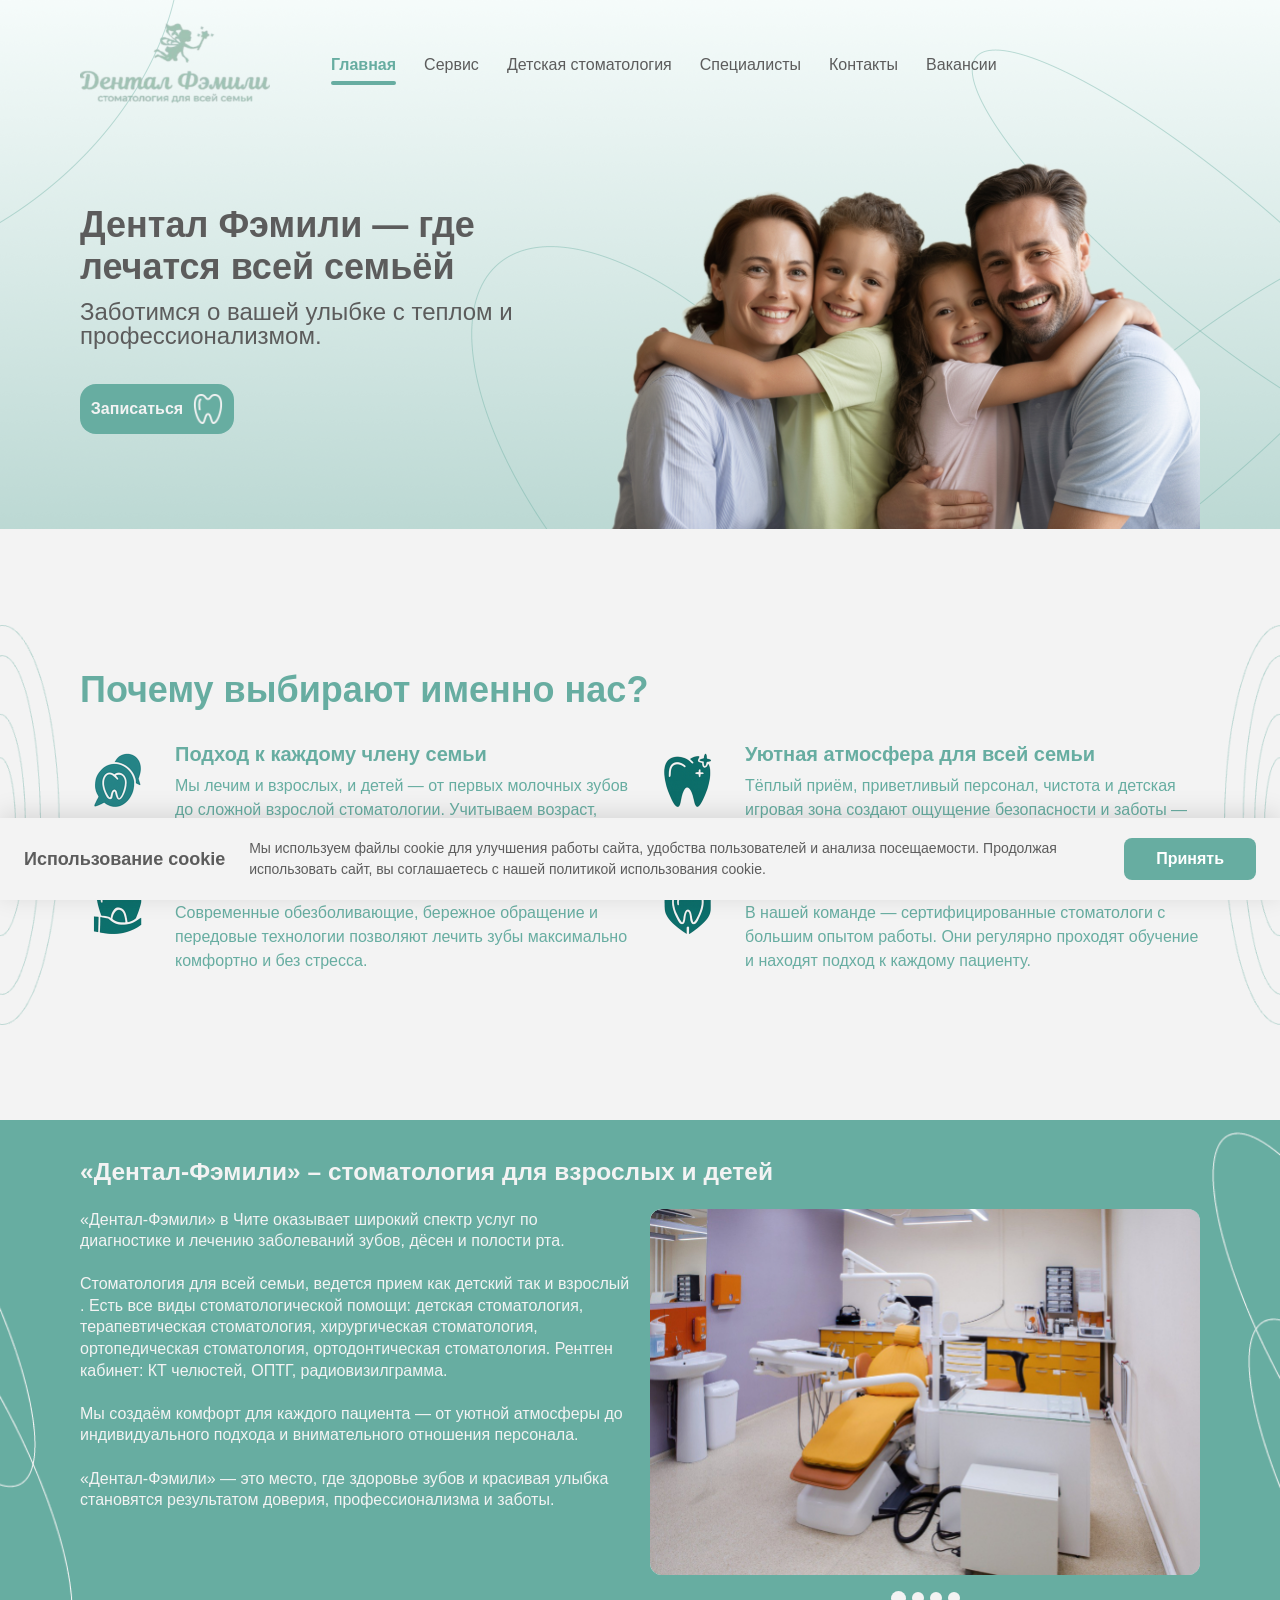
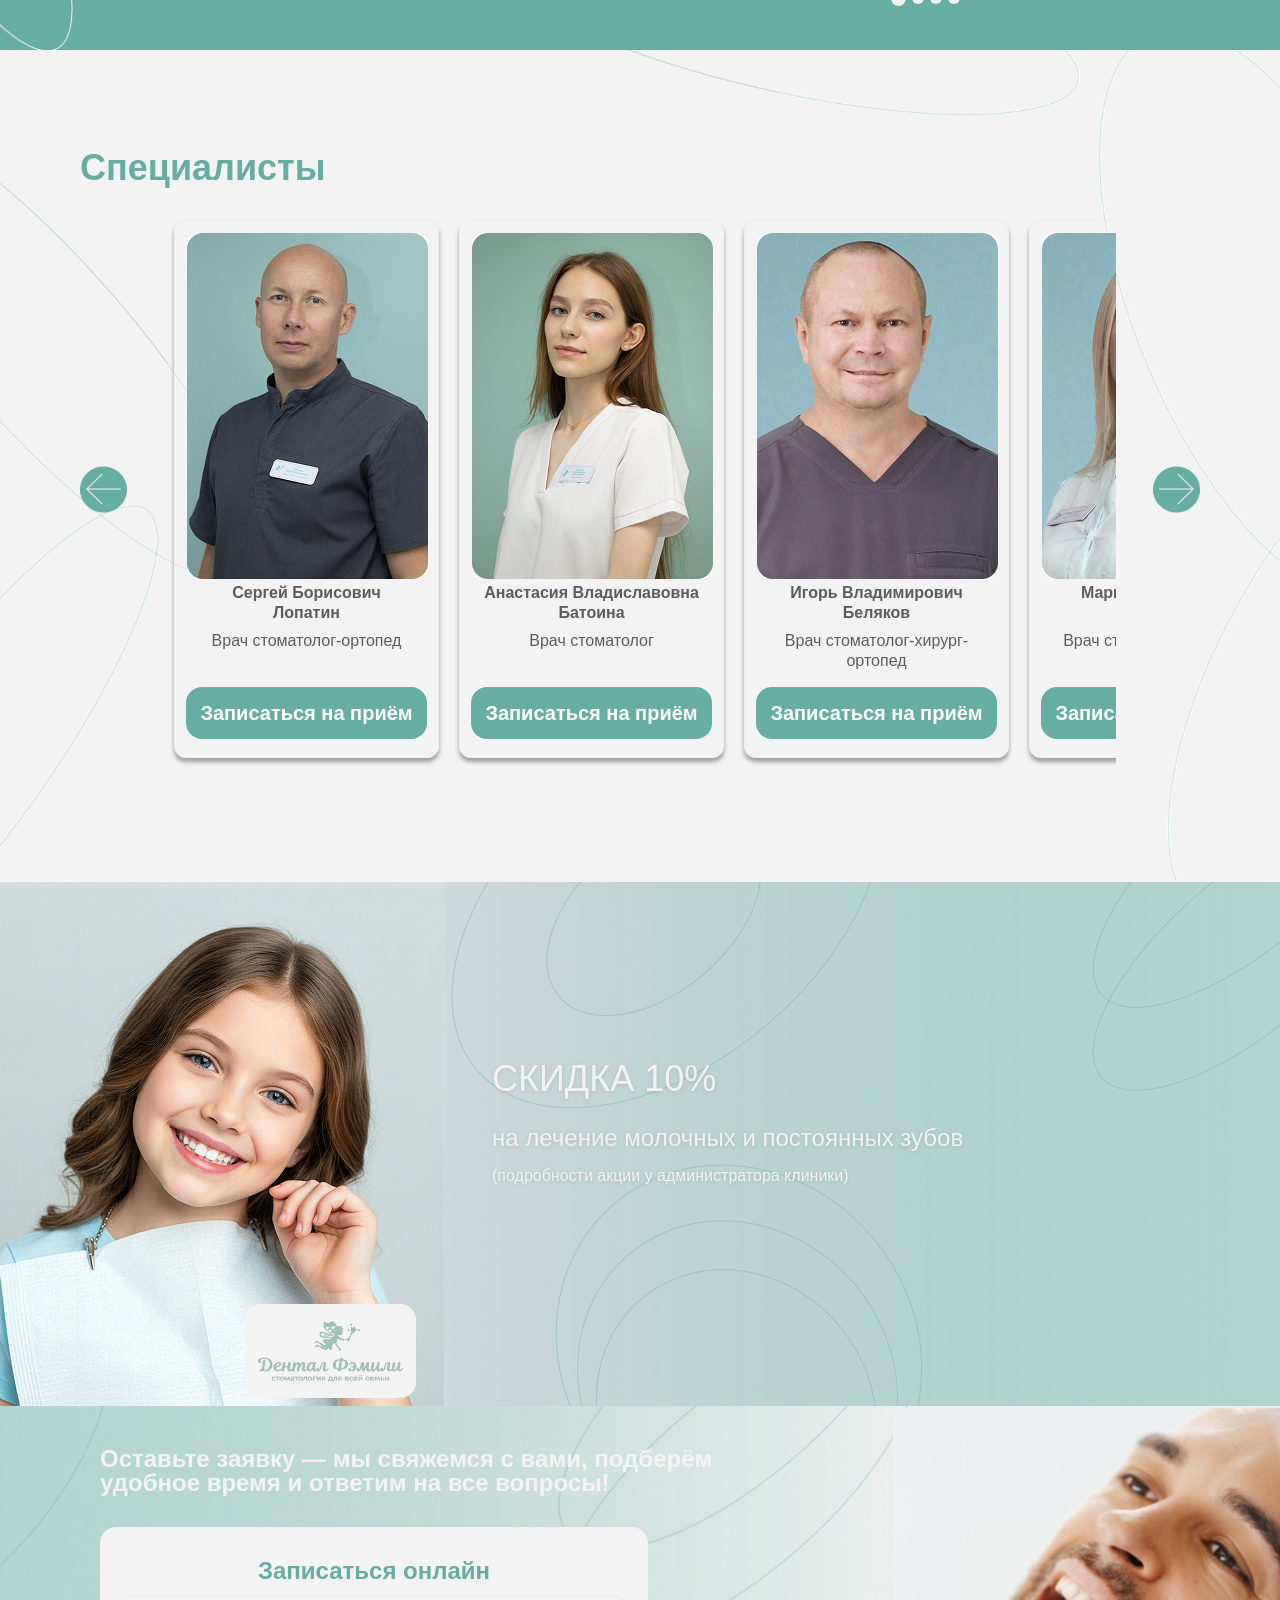
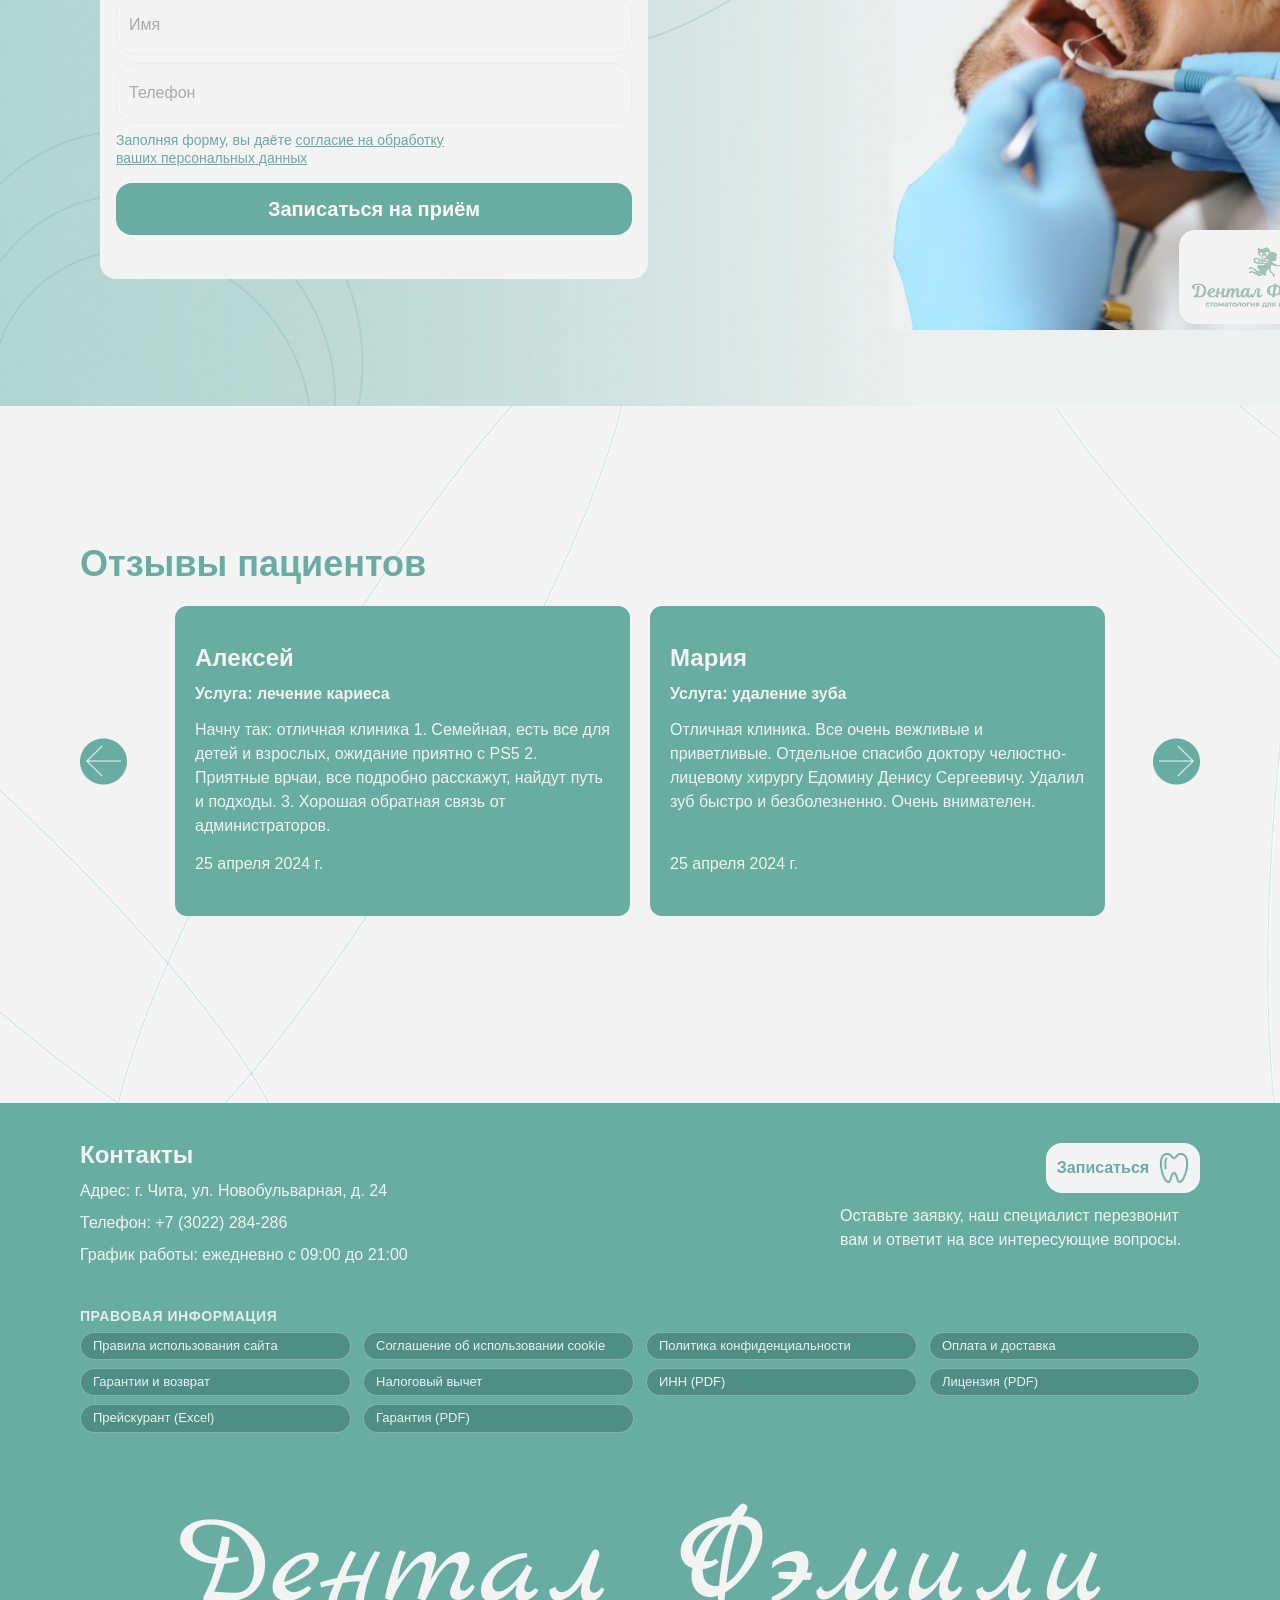
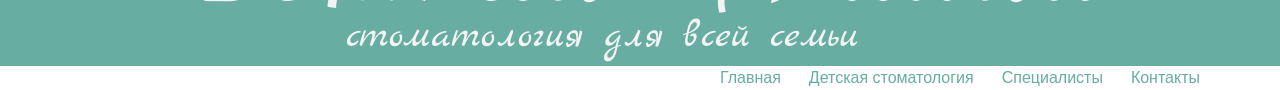
==== public_html/index.html @ aae2d372 "Перенес изначальный проект Dental Family в git - создал мастер ветку" ====
<!DOCTYPE html>
<html lang="en">

<head>
    <meta charset="UTF-8">
    <meta name="viewport" content="width=device-width, initial-scale=1.0">
    <title>Дентал Фэмили — стоматология для всей семьи</title>
    <meta name="description" content="Описание страницы">
    <link rel="preconnect" href="https://fonts.googleapis.com">
    <link rel="preconnect" href="https://fonts.gstatic.com" crossorigin>
    <link
        href="https://fonts.googleapis.com/css2?family=Marck+Script&family=Montserrat+Alternates:ital,wght@0,100;0,200;0,300;0,400;0,500;0,600;0,700;0,800;0,900;1,100;1,200;1,300;1,400;1,500;1,600;1,700;1,800;1,900&family=Montserrat:ital,wght@0,100..900;1,100..900&display=swap"
        rel="stylesheet">
    <link rel="stylesheet" href="style.css">
</head>

<body>
    <div class="top center">
        <header class="header header_main">
            <a class="logo" href="index.html"><img class="logo__img" src="img/logo.svg" alt="Логотип"></a>
            <nav class="menu">
                <a class="menu-link menu-link_now" href="index.html">Главная</a>
                <a class="menu-link" href="service.html">Сервис</a>
                <a class="menu-link" href="pediatric_dentistry.html">Детская стоматология</a>
                <a class="menu-link" href="doctors.html">Специалисты</a>
                <a class="menu-link" href="contacts.html">Контакты</a>
                <a class="menu-link" href="#">Вакансии</a>
            </nav>
        </header>
        <header class="header header_mob header_mob-main">
            <a class="logo" href="index.html"><img class="logo__img" src="img/logo.svg" alt="Логотип"></a>
            <img class="header__menu-mob" src="img/mobil/menu_mob.svg" alt="меню" onclick="menu()">
            <nav class="menu menu_mob">
                <a class="menu-link menu-link_now" href="index.html">Главная</a>
                <a class="menu-link" href="service.html">Сервис</a>
                <a class="menu-link" href="pediatric_dentistry.html">Детская стоматология</a>
                <a class="menu-link" href="doctors.html">Специалисты</a>
                <a class="menu-link" href="contacts.html">Контакты</a>
                <a class="menu-link" href="#">Вакансии</a>
            </nav>
        </header>
        <section class="top__content">
            <div class="top__content-box">
                <div class="top__left">
                    <h1 class="top__title">Дентал Фэмили — где лечатся всей семьёй</h1>
                    <p class="top__description">Заботимся о вашей улыбке с теплом и профессионализмом.</p>
                    <button class="top__button" onclick="document.location='#sign_up'">Записаться<img
                            class="top__button-img" src="img/button-top.svg" alt="Кнопка записаться"></button>
                </div>
                <div class="top__right">
                    <img class="top__img" src="img/top_img.svg" alt="счастливая семья">
                </div>
            </div>
        </section>
    </div>
    <div class="tags center">
        <h2 class="tags__title">Почему выбирают именно нас?</h2>
        <div class="tags__content-box">
            <div class="tags__content">
                <img class="tags__img" src="img/tags1.svg" alt="картинка зуба">
                <div class="tags__description">
                    <h3 class="tags__h3">Подход к каждому члену семьи</h3>
                    <p class="tags__text">Мы лечим и взрослых, и детей — от первых молочных зубов до сложной взрослой
                        стоматологии. Учитываем возраст, страхи и индивидуальные особенности каждого пациента.</p>
                </div>
            </div>
            <div class="tags__content">
                <img class="tags__img" src="img/tags2.svg" alt="картинка зуба">
                <div class="tags__description">
                    <h3 class="tags__h3">Уютная атмосфера для всей семьи</h3>
                    <p class="tags__text">Тёплый приём, приветливый персонал, чистота и детская игровая зона создают
                        ощущение безопасности и заботы — даже у самых маленьких.</p>
                </div>
            </div>
        </div>
        <div class="tags__content-box">
            <div class="tags__content">
                <img class="tags__img" src="img/tags3.svg" alt="картинка зуба">
                <div class="tags__description">
                    <h3 class="tags__h3">Безболезненное и щадящее лечение</h3>
                    <p class="tags__text">Современные обезболивающие, бережное обращение и передовые технологии
                        позволяют лечить зубы максимально комфортно и без стресса.</p>
                </div>
            </div>
            <div class="tags__content">
                <img class="tags__img" src="img/tags4.svg" alt="картинка зуба">
                <div class="tags__description">
                    <h3 class="tags__h3">Опытные и внимательные врачи</h3>
                    <p class="tags__text">В нашей команде — сертифицированные стоматологи с большим опытом работы. Они
                        регулярно проходят обучение и находят подход к каждому пациенту.</p>
                </div>
            </div>
        </div>
    </div>
    <div class="about-us center">
        <div class="about-us__img-mob about-us__carousel">
            <div class="about-us__carousel-img">
                <img class="about-us__img" src="img/about-us_img.jpg" alt="стоматологический кабинет">
                <img class="about-us__img" src="" alt="стоматологический кабинет">
                <img class="about-us__img" src="" alt="стоматологический кабинет">
                <img class="about-us__img" src="" alt="стоматологический кабинет">
            </div>
            <div class="about-us__carousel-dots">
                <span class="about-us__dot"></span>
                <span class="about-us__dot"></span>
                <span class="about-us__dot"></span>
                <span class="about-us__dot"></span>
            </div>
        </div>
        <h2 class="about-us__title">«Дентал-Фэмили» – стоматология для взрослых и детей</h2>
        <div class="about-us__content">
            <p class="about-us__text">«Дентал-Фэмили» в Чите оказывает широкий спектр услуг по диагностике и лечению
                заболеваний зубов, дёсен и полости рта. <br><br>Стоматология для всей семьи, ведется прием как детский
                так и взрослый . Есть все виды стоматологической помощи: детская стоматология, терапевтическая
                стоматология, хирургическая стоматология, ортопедическая стоматология, ортодонтическая стоматология.
                Рентген кабинет: КТ челюстей, ОПТГ, радиовизилграмма.<br><br>Мы создаём комфорт для каждого пациента —
                от уютной атмосферы до индивидуального подхода и внимательного отношения персонала. <br><br>
                «Дентал-Фэмили» — это место, где здоровье зубов и красивая улыбка становятся результатом доверия,
                профессионализма и заботы.</p>
            <p class="about-us__text about-us__text_mob">«Дентал-Фэмили» в Чите оказывает широкий спектр услуг по
                диагностике и лечению заболеваний зубов, дёсен и полости рта. <br><br> У нас вы можете получить
                консультацию специалистов по самым востребованным и редким направлениям, пройти лечение в один визит. Мы
                заботимся о квалификации врачей, предоставляя им возможность обучения у ведущих экспертов в России и за
                рубежом. <br><br> Мы создаём комфорт для каждого пациента — от уютной атмосферы до индивидуального
                подхода и внимательного отношения персонала. <br><br> «Дентал-Фэмили» — это место, где здоровье зубов и
                красивая улыбка становятся результатом доверия, профессионализма и заботы.</p>
            <div class="about-us__img-box about-us__carousel">
                <div class="about-us__carousel-img">
                    <img class="about-us__img" src="img/about-us_img.jpg" alt="стоматологический кабинет">
                    <img class="about-us__img" src="" alt="стоматологический кабинет">
                    <img class="about-us__img" src="" alt="стоматологический кабинет">
                    <img class="about-us__img" src="" alt="стоматологический кабинет">
                </div>
                <div class="about-us__carousel-dots">
                    <span class="about-us__dot"></span>
                    <span class="about-us__dot"></span>
                    <span class="about-us__dot"></span>
                    <span class="about-us__dot"></span>
                </div>
            </div>
        </div>
    </div>
    <div class="doctors center">
        <h2 class="doctors__title">Специалисты</h2>
        <div class="doctors__content">
            <img class="doctors__slider" src="img/doc_slider-back.png" alt="кнопка назад" id="doc-prev">
            <div class="doctors__people">
                <div class="doctors__case">
                    <img class="doctors__photo" src="img/doctors/lopatin.jpg" alt="Лопатин С.Б.">
                    <div class="doctors__case-down">
                        <div class="doctors__name-box">
                            <p class="doctors__name">Сергей Борисович <br> Лопатин </p>
                            <p class="doctors__speciality">Врач стоматолог-ортопед
                            <p>
                        </div>
                        <button class="doctors__button" onclick="document.location='#sign_up'">Записаться на
                            приём</button>
                    </div>
                </div>
                <div class="doctors__case">
                    <img class="doctors__photo" src="img/doctors/batoina.jpg" alt="Батоина А. В.">
                    <div class="doctors__case-down">
                        <div class="doctors__name-box">
                            <p class="doctors__name doctors__name_long">Анастасия Владиславовна Батоина</p>
                            <p class="doctors__speciality">Врач стоматолог
                            <p>
                        </div>
                        <button class="doctors__button" onclick="document.location='#sign_up'">Записаться на
                            приём</button>
                    </div>
                </div>
                <div class="doctors__case">
                    <img class="doctors__photo" src="img/doctors/belyakov.jpg" alt="Беляков И. В.">
                    <div class="doctors__case-down">
                        <div class="doctors__name-box">
                            <p class="doctors__name">Игорь Владимирович Беляков</p>
                            <p class="doctors__speciality">Врач стоматолог-хирург-ортопед
                            <p>
                        </div>
                        <button class="doctors__button" onclick="document.location='#sign_up'">Записаться на
                            приём</button>
                    </div>
                </div>
                <div class="doctors__case">
                    <img class="doctors__photo" src="img/doctors/osnickaya.jpg" alt="Лопатин С.Б.">
                    <div class="doctors__case-down">
                        <div class="doctors__name-box">
                            <p class="doctors__name">Марина Валерьевна Осницкая </p>
                            <p class="doctors__speciality">Врач стоматолог-терапевт
                            <p>
                        </div>
                        <button class="doctors__button" onclick="document.location='#sign_up'">Записаться на
                            приём</button>
                    </div>
                </div>
                <div class="doctors__case">
                    <img class="doctors__photo" src="img/doctors/asatryan.jpg" alt="Лопатин С.Б.">
                    <div class="doctors__case-down">
                        <div class="doctors__name-box">
                            <p class="doctors__name">Артем Арамович <br> Асатрян</p>
                            <p class="doctors__speciality">Врач стоматолог
                            <p>
                        </div>
                        <button class="doctors__button" onclick="document.location='#sign_up'">Записаться на
                            приём</button>
                    </div>
                </div>
                <div class="doctors__case">
                    <img class="doctors__photo" src="img/doctors/batoin.jpg" alt="Лопатин С.Б.">
                    <div class="doctors__case-down">
                        <div class="doctors__name-box">
                            <p class="doctors__name">Чингс Зоритгуевич <br> Батоин</p>
                            <p class="doctors__speciality">Врач детский стоматолог
                            <p>
                        </div>
                        <button class="doctors__button" onclick="document.location='#sign_up'">Записаться на
                            приём</button>
                    </div>
                </div>
                <div class="doctors__case">
                    <img class="doctors__photo" src="img/doctors/vaulin.jpg" alt="Лопатин С.Б.">
                    <div class="doctors__case-down">
                        <div class="doctors__name-box">
                            <p class="doctors__name">Вадим Владимирович <br> Ваулин </p>
                            <p class="doctors__speciality">Врач стоматолог-хирург
                            <p>
                        </div>
                        <button class="doctors__button" onclick="document.location='#sign_up'">Записаться на
                            приём</button>
                    </div>
                </div>
                <div class="doctors__case">
                    <img class="doctors__photo" src="img/doctors/krylova.jpg" alt="Крылова А.В.">
                    <div class="doctors__case-down">
                        <div class="doctors__name-box">
                            <p class="doctors__name">Анна Владимировна <br> Крылова</p>
                            <p class="doctors__speciality">Врач стоматолог
                            <p>
                        </div>
                        <button class="doctors__button" onclick="document.location='#sign_up'">Записаться на
                            приём</button>
                    </div>
                </div>
                <div class="doctors__case">
                    <img class="doctors__photo" src="img/doctors/mungalov.jpg" alt="Мунгалов Д.А.">
                    <div class="doctors__case-down">
                        <div class="doctors__name-box">
                            <p class="doctors__name">Даниил Александрович <br> Мунгалов</p>
                            <p class="doctors__speciality">Врач стоматолог-хирург
                            <p>
                        </div>
                        <button class="doctors__button" onclick="document.location='#sign_up'">Записаться на
                            приём</button>
                    </div>
                </div>
                <div class="doctors__case">
                    <img class="doctors__photo" src="img/doctors/kuznecova.jpg" alt="Кузнецова А.А.">
                    <div class="doctors__case-down">
                        <div class="doctors__name-box">
                            <p class="doctors__name doctors__name_long"> Александра Алексеевна <br> Кузнецова</p>
                            <p class="doctors__speciality">Врач стоматолог
                            <p>
                        </div>
                        <button class="doctors__button" onclick="document.location='#sign_up'">Записаться на
                            приём</button>
                    </div>
                </div>
                <div class="doctors__case">
                    <img class="doctors__photo" src="img/doctors/melnikov.jpg" alt="Мельников Е.О.">
                    <div class="doctors__case-down">
                        <div class="doctors__name-box">
                            <p class="doctors__name"> Егор Олегович <br> Мельников</p>
                            <p class="doctors__speciality">Врач стоматолог
                            <p>
                        </div>
                        <button class="doctors__button" onclick="document.location='#sign_up'">Записаться на
                            приём</button>
                    </div>
                </div>
            </div>
            <img class="doctors__slider doctors__slider_mob-main" src="img/doc_slider-forward.png" alt="кнопка вперед"
                id="doc-next">
        </div>
    </div>
    <div class="sale">
        <div class="sale__box">
            <div class="sale__img-box">
                <img class="sale__img" src="img/sale-img.png" alt="лечение молочных зубов">
            </div>
            <svg class="sale__svg" xmlns="http://www.w3.org/2000/svg" width="40" height="40" viewBox="0 0 40 40"
                fill="none">
                <g clip-path="url(#clip0_381_3129)">
                    <path opacity="0.996" fill-rule="evenodd" clip-rule="evenodd"
                        d="M39.9609 19.6484C39.9609 19.8567 39.9609 20.065 39.9609 20.2734C34.5621 25.7113 29.1455 31.141 23.7109 36.5624C22.7666 36.7899 22.4411 36.4383 22.7344 35.5078C27.6693 30.5728 32.6041 25.638 37.5391 20.7031C25.1432 20.6771 12.7474 20.651 0.351562 20.6249C0.180707 20.5449 0.0504985 20.4277 -0.0390625 20.2734C-0.0390625 20.065 -0.0390625 19.8567 -0.0390625 19.6484C0.0504985 19.4941 0.180707 19.3769 0.351562 19.2968C12.7474 19.2708 25.1432 19.2447 37.5391 19.2187C32.6041 14.2838 27.6693 9.34893 22.7344 4.41401C22.4673 3.50924 22.7929 3.15768 23.7109 3.35932C29.1455 8.78081 34.5621 14.2105 39.9609 19.6484Z"
                        fill="#F3F3F3" />
                </g>
                <defs>
                    <clipPath id="clip0_381_3129">
                        <rect width="40" height="40" fill="white" />
                    </clipPath>
                </defs>
            </svg>
            <div class="sale__content-box">
                <div class="sale__content">
                    <p class="sale__title">СКИДКА 10%</p>
                    <p class="sale__description">на лечение молочных и постоянных зубов </p>
                    <p class="sale__condition">(подробности акции у администратора клиники) </p>
                </div>
                <div class="sale__content">Новая акция</div>
            </div>
            <div class="sale__dots">
                <span class="sale__dot"></span>
                <span class="sale__dot"></span>
            </div>
        </div>
    </div>
    <div class="feedback">
        <div class="feedback__content">
            <div class="feedback__content-left">
                <h2 class="feedback__title">Оставьте заявку — мы свяжемся с вами, подберём удобное время и ответим на
                    все вопросы!</h2>
                <form class="feedback__form" action="send-feedback.php" id="sign_up" method="post">
                    <p class="feedback__text-top">Записаться онлайн</p>
                    <input class="feedback__input" type="text" name="name" id="name" placeholder="Имя" required>
                    <input class="feedback__input" type="tel" name="tel" id="phone" placeholder="Телефон" required>
                    <p class="feedback__text-down">Заполняя форму, вы даёте <a href="agreement.html" class="feedback__text-down-link">согласие на обработку ваших персональных данных</a></p>
                    <button type="submit" class="feedback__button">Записаться на приём</button>
                </form>
            </div>
            <div class="feedback__content-right">
                <img class="feedback__img" src="img/form_img.png" alt="стоматология">
            </div>
        </div>
    </div>
    <div class="reviews center">
        <h2 class="reviews__title">Отзывы пациентов</h2>
        <div class="reviews__content">
            <img class="reviews__slider" src="img/doc_slider-back.png" alt="кнопка назад" id="rev-prev">
            <div class="reviews__clients">
                <div class="reviews__case">
                    <p class="reviews__name">Алексей</p>
                    <p class="reviews__service">Услуга: лечение кариеса </p>
                    <p class="reviews__text">Начну так: отличная клиника 1. Семейная, есть все для детей и взрослых,
                        ожидание приятно с PS5 2. Приятные врчаи, все подробно расскажут, найдут путь и подходы. 3.
                        Хорошая обратная связь от администраторов.</p>
                    <p class="reviews__date">25 апреля 2024 г.</p>
                </div>
                <div class="reviews__case">
                    <p class="reviews__name">Мария</p>
                    <p class="reviews__service">Услуга: удаление зуба</p>
                    <p class="reviews__text">Отличная клиника. Все очень вежливые и приветливые. Отдельное спасибо
                        доктору челюстно-лицевому хирургу Едомину Денису Сергеевичу. Удалил зуб быстро и безболезненно.
                        Очень внимателен.</p>
                    <p class="reviews__date">25 апреля 2024 г.</p>
                </div>
                <div class="reviews__case">
                    <p class="reviews__name">Иван</p>
                    <p class="reviews__service">Услуга: профессиональная чистка</p>
                    <p class="reviews__text">Всё супер, отличный сервис по доступным ценам.</p>
                    <p class="reviews__date">05 июня 2024 г.</p>
                </div>
            </div>
            <img class="reviews__slider" src="img/doc_slider-forward.png" alt="кнопка вперед" id="rev-next">
        </div>
    </div>
    <footer class="footer">
        <div class="footer__content center">
            <div class="footer__contacts-box">
                <div class="footer__contacts">
                    <h2 class="footer__title">Контакты</h2>
                    <div class="footer__address">
                        <p class="footer__text">Адрес: г. Чита, ул. Новобульварная, д. 24</p>
                        <p class="footer__text">Телефон: +7 (3022) 284-286</p>
                        <p class="footer__text">График работы: ежедневно с 09:00 до 21:00</p>
                    </div>
                </div>
                <div class="footer__sign-up">
                    <button class="footer__button" onclick="document.location='#sign_up'">Записаться<img
                            src="img/button-footer.svg" alt="Кнопка записаться"></button>
                    <p class="footer__text">Оставьте заявку, наш специалист перезвонит вам и ответит на все интересующие
                        вопросы.</p>
                </div>
               
            </div>
            <div class="footer__rules-box">
                <p class="footer__rules-title">Правовая информация</p>
                <div class="footer__rules-list">
                    <div class="footer__rules-column">
                        <a class="footer__rules" href="rules.html">Правила использования сайта</a>
                        <a class="footer__rules" href="agreement.html">Соглашение об использовании cookie</a>
                        <a class="footer__rules" href="politic.html">Политика конфиденциальности</a>
                        <a class="footer__rules" href="payment.html">Оплата и доставка</a>
                        <a class="footer__rules" href="garancy.html">Гарантии и возврат</a>
                    </div>
                    <div class="footer__rules-column">
                        <a class="footer__rules" href="tax_deduction.html">Налоговый вычет</a>
                        <a class="footer__rules" href="ИНН.pdf" download>ИНН (PDF)</a>
                        <a class="footer__rules" href="Л041-01124-75_00362555.pdf" download>Лицензия (PDF)</a>
                        <a class="footer__rules" href="Прейскурант.xlsx" download>Прейскурант (Excel)</a>
                        <a class="footer__rules" href="гарантия.pdf" download>Гарантия (PDF)</a>
                    </div>
                </div>
            </div>
             <div class="footer__name-clinic">
                <p class="footer__name-big">Дентал Фэмили</p>
                <p class="footer__name-small">стоматология для всей семьи</p>
            </div>
        </div>
        <nav class="footer__nav center">
            <a class="footer__link" href="index.html">Главная</a>
            <a class="footer__link" href="pediatric_dentistry.html">Детская стоматология</a>
            <a class="footer__link" href="doctors.html">Специалисты</a>
            <a class="footer__link" href="contacts.html">Контакты</a>
        </nav>
    </footer>

















    
    <!-- Соглашение об использовании cookie -->
    <div class="cookie-popup" id="cookiePopup">
        <div class="cookie-popup__overlay"></div>
        <div class="cookie-popup__box">
            <h3 class="cookie-popup__title">Использование cookie</h3>
            <p class="cookie-popup__text">Мы используем файлы cookie для улучшения работы сайта, удобства пользователей и анализа посещаемости. Продолжая использовать сайт, вы соглашаетесь с нашей политикой использования cookie.</p>
            <button type="button" class="cookie-popup__btn" id="cookieAcceptBtn">Принять</button>
        </div>
    </div>
    <!-- Success/Error Popup Overlay -->
    <div class="form-popup" id="formPopup" style="display: none;">
        <div class="form-popup__overlay"></div>
        <div class="form-popup__box">
            <button type="button" class="form-popup__close" id="formPopupClose">×</button>
            <div class="form-popup__content" id="formPopupContent"></div>
        </div>
    </div>
    <script src="script.js"></script>
</body>

</html>
---- public_html/style.css ----
* {
  margin: 0;
  padding: 0;
}

a {
  text-decoration: none;
}

html {
  scroll-behavior: smooth;
}

body {
  font-family: "Helvetica", sans-serif;
}

.center {
  padding-left: calc(50% - 560px);
  padding-right: calc(50% - 560px);
}

.top {
  height: 529px;
  background-image: url(img/top-background.png);
  background-position: center;
  background-repeat: no-repeat;
  background-size: cover;
}
.top__content-box {
  width: 1120px;
  height: 400px;
  display: flex;
  justify-content: space-between;
}
.top__left {
  margin-top: 75px;
}
.top__title {
  width: 433px;
  color: rgb(92, 92, 92);
  font-size: 36px;
  font-weight: 700;
  text-align: left;
  margin-bottom: 12px;
}
.top__description {
  width: 433px;
  color: rgb(92, 92, 92);
  font-size: 24px;
  font-weight: 400;
  line-height: 24px;
  text-align: left;
  margin-bottom: 36px;
}

.header {
  height: 129px;
  display: flex;
  align-items: center;
  background: rgb(243, 243, 243);
}
.header_main {
  background: none;
}
.header_mob {
  display: none;
}
.header__menu-mob {
  display: none;
}

.menu {
  display: flex;
  gap: 28px;
  align-items: flex-start;
  padding-left: 61px;
}
.menu-link {
  color: rgb(92, 92, 92);
  font-size: 16px;
  font-weight: 400;
  line-height: 150%;
  text-align: left;
}
.menu-link:hover, .menu-link_now {
  color: rgb(103, 173, 161);
  font-weight: 700;
}
.menu-link_now {
  position: relative;
}
.menu-link_now::after {
  content: "";
  position: absolute;
  bottom: -8px;
  left: 0;
  width: 100%;
  height: 4px;
  background-color: rgb(103, 173, 161);
  border-radius: 16px;
}

.top__button, .service__button,
.footer__button,
.contacts__button {
  display: flex;
  align-items: center;
  justify-content: center;
  gap: 10px;
  width: 154px;
  height: 50px;
  border-radius: 16px;
  background: rgb(103, 173, 161);
  color: rgb(243, 243, 243);
  font-family: Arial;
  font-size: 16px;
  font-weight: 700;
  text-align: left;
  border: none;
  cursor: pointer;
}

.tags {
  height: 591px;
  display: flex;
  flex-direction: column;
  gap: 24px;
  background: rgb(243, 243, 243);
  background-image: url(img/tags-background.png);
  background-position: center;
  background-repeat: no-repeat;
  background-size: 100vw;
}
.tags__title {
  height: 50px;
  margin-top: 140px;
  color: rgb(103, 173, 161);
  font-size: 36px;
  font-weight: 700;
  text-align: left;
}
.tags__content {
  display: flex;
  flex-direction: row;
  gap: 20px;
}
.tags__content-box {
  display: flex;
  gap: 20px;
}
.tags__img {
  height: 75px;
  width: 75px;
}
.tags__description {
  display: flex;
  flex-direction: column;
  gap: 8px;
}
.tags__h3 {
  color: rgb(103, 173, 161);
  font-family: Arial;
  font-size: 20px;
  font-weight: 700;
  text-align: left;
}
.tags__text {
  color: rgb(103, 173, 161);
  font-size: 16px;
  font-weight: 400;
  text-align: left;
  width: 455px;
  line-height: 24px;
}

.about-us {
  height: 530px;
  background: var(--Brand, rgb(103, 173, 161));
  background-image: url(img/about-us-background.png);
  background-position: center;
  background-repeat: no-repeat;
  background-size: cover;
}
.about-us__title {
  color: rgb(243, 243, 243);
  font-family: Arial;
  font-size: 24.5px;
  font-weight: 700;
  line-height: 100%;
  text-align: left;
  padding-top: 40px;
  padding-bottom: 24px;
}
.about-us__content {
  display: flex;
  gap: 20px;
  width: 1120px;
}
.about-us__text {
  width: 550px;
  color: rgb(243, 243, 243);
  font-size: 16px;
  font-weight: 400;
  line-height: 135%;
  text-align: left;
}
.about-us__text_mob {
  display: none;
}
.about-us__img-box {
  width: 550px;
  height: 397px;
  display: flex;
  flex-direction: column;
  align-items: center;
  gap: 16px;
}
.about-us__img-mob {
  display: none;
}
.about-us__img {
  border-radius: 12px;
  width: 100%;
}
.about-us__carousel {
  position: relative;
  overflow: hidden;
}
.about-us__carousel-img {
  display: flex;
}
.about-us__carousel-dots {
  text-align: center;
  position: absolute;
  bottom: 0;
  display: flex;
  gap: 6px;
  height: 15px;
  align-items: center;
}
.about-us__dot {
  display: inline-block;
  height: 12px;
  width: 12px;
  background-color: #F3F3F3;
  border-radius: 50%;
  cursor: pointer;
}

.doctors {
  height: 832px;
  background: rgb(243, 243, 243);
  background-image: url(img/doctors-background.png);
  background-position: center;
  background-repeat: no-repeat;
  background-size: cover;
}
.doctors_kids-page {
  background-image: none;
  background: none;
}
.doctors_doc-page {
  height: auto;
  background-image: url(img/doctors-background-doc-page.png);
  background-size: cover;
}
.doctors__title {
  color: rgb(103, 173, 161);
  font-size: 36px;
  font-weight: 700;
  line-height: 100%;
  text-align: left;
  padding-bottom: 24px;
  padding-top: 100px;
}
.doctors__title_doc-page {
  padding-top: 0;
}
.doctors__content {
  display: flex;
  width: 1120px;
  justify-content: space-between;
  align-items: center;
  gap: 37px;
  padding-bottom: 164px;
}
.doctors__slider {
  height: 47px;
  width: 47px;
}
.doctors__slider_doc-page {
  display: none;
}
.doctors__people {
  width: 932px;
  overflow: hidden;
  display: flex;
  gap: 20px;
  padding: 10px;
}
.doctors__people_doc-page {
  width: 1118px;
  overflow: inherit;
  display: grid;
  grid-template-columns: repeat(4, 1fr);
  grid-template-rows: repeat(2, 1fr);
  -moz-column-gap: 20px;
       column-gap: 20px;
  row-gap: 44px;
}
.doctors__case {
  width: 265px;
  height: 538px;
  box-sizing: border-box;
  border: 1px solid #EEE;
  border-radius: 12px;
  box-shadow: 0px 4px 4px 0px rgba(56, 56, 56, 0.45);
  display: flex;
  flex-direction: column;
  gap: 12px;
  align-items: center;
  justify-content: center;
  padding: 12px;
}
.doctors__case-down {
  height: 156px;
  display: flex;
  flex-direction: column;
  justify-content: space-between;
  align-items: center;
}
.doctors__photo {
  border-radius: 12px;
  width: 241px;
  height: 346px;
}
.doctors__name-box {
  display: flex;
  flex-direction: column;
  gap: 4px;
  align-items: center;
}
.doctors__name {
  color: rgb(92, 92, 92);
  font-size: 16px;
  font-weight: 700;
  line-height: 125%;
  text-align: center;
  height: 44px;
}
.doctors__speciality {
  color: rgb(92, 92, 92);
  font-size: 16px;
  font-weight: 400;
  line-height: 125%;
  text-align: center;
}
.doctors__button {
  color: rgb(255, 255, 255);
  font-size: 20px;
  font-weight: 700;
  line-height: 100%;
  text-align: center;
  border-radius: 16px;
  background: rgb(103, 173, 161);
  display: flex;
  width: 241px;
  height: 52px;
  justify-content: center;
  align-items: center;
  font-family: inherit;
  border: none;
  cursor: pointer;
}

.sale {
  background-image: url(img/sale-background.png);
  background-position: center;
  background-repeat: no-repeat;
  background-size: cover;
  display: flex;
  justify-content: center;
  overflow: hidden;
}
.sale__box {
  height: 524px;
  width: 1440px;
  display: flex;
  position: relative;
}
.sale__img-box {
  height: 524px;
  width: 524px;
}
.sale__img {
  height: 524px;
}
.sale__content {
  flex-shrink: 0;
  width: 100%;
}
.sale__content-box {
  width: 916px;
  padding: 0px 24px 0px 48px;
  display: flex;
  overflow-x: hidden;
  gap: 100px;
}
.sale__title, .sale__description, .sale__condition {
  color: #F3F3F3;
  text-shadow: 0 1px 4px rgba(0, 0, 0, 0.1);
  font-size: 36px;
  font-weight: 400;
  line-height: normal;
  margin-top: 175.5px;
}
.sale__description {
  font-size: 24px;
  margin-top: 24px;
}
.sale__condition {
  font-size: 16px;
  margin-top: 12px;
  line-height: 150%;
}
.sale__svg {
  position: absolute;
  right: 24px;
  top: 50%;
}
.sale__dots {
  display: none;
}

.feedback {
  height: 600px;
  background-image: url(img/form-background2.png);
  background-position: center;
  background-repeat: no-repeat;
  background-size: cover;
  overflow: hidden;
  display: flex;
  justify-content: center;
}
.feedback__content {
  display: flex;
  width: 1440px;
}
.feedback__content-left {
  width: 973px;
  height: 524px;
  padding-left: calc(50% - 540px);
}
.feedback__content-right {
  height: 524px;
}
.feedback__img {
  height: 524px;
}
.feedback__title {
  color: #f3f3f3;
  font-size: 24px;
  font-weight: 700;
  line-height: 100%;
  text-align: left;
  padding-top: 41px;
  padding-bottom: 32px;
  width: 633px;
}
.feedback__form {
  width: 548px;
  min-height: 344px;
  border-radius: 16px;
  background: rgb(243, 243, 243);
  padding-bottom: 8px;
}
.feedback__text-top {
  color: rgb(103, 173, 161);
  font-size: 24px;
  font-weight: 700;
  line-height: 100%;
  text-align: center;
  padding-top: 32px;
  margin-bottom: 12px;
}
.feedback__input {
  width: 516px;
  height: 60px;
  box-sizing: border-box;
  border: 1px solid rgb(235, 235, 235);
  border-radius: 20px;
  background: none;
  color: rgb(170, 170, 170);
  font-size: 16px;
  font-weight: 400;
  line-height: 16px;
  text-align: left;
  padding-left: 12px;
  font-family: inherit;
  margin-bottom: 8px;
  outline: none;
  margin-left: 16px;
}
.feedback__input::-moz-placeholder {
  color: rgb(170, 170, 170);
}
.feedback__input::placeholder {
  color: rgb(170, 170, 170);
}
.feedback__text-down {
  color: rgb(103, 173, 161);
  font-size: 14px;
  font-weight: 400;
  line-height: 18px;
  text-align: left;
  width: 358px;
  height: 36px;
  margin-bottom: 16px;
  margin-left: 16px;
}
.feedback__text-down-link {
  color: rgb(103, 173, 161);
  text-decoration: underline;
  cursor: pointer;
}
.feedback__text-down-link:hover {
  color: rgb(84, 140, 131);
}
.feedback__button {
  width: 516px;
  height: 52px;
  border-radius: 16px;
  border: none;
  background: rgb(103, 173, 161);
  color: rgb(255, 255, 255);
  font-family: inherit;
  font-size: 20px;
  font-weight: 700;
  line-height: 100%;
  text-align: center;
  margin-left: 16px;
  cursor: pointer;
}
.feedback__button:hover {
  background: rgb(104, 108, 107);
}
.feedback__button:disabled {
  background: rgb(170, 170, 170);
  cursor: not-allowed;
  opacity: 0.7;
}
/* Form Popup Overlay */
.form-popup {
  position: fixed;
  top: 0;
  left: 0;
  width: 100%;
  height: 100%;
  z-index: 10000;
  display: flex;
  align-items: center;
  justify-content: center;
  animation: fadeIn 0.3s ease-in;
}
.form-popup__overlay {
  position: absolute;
  top: 0;
  left: 0;
  width: 100%;
  height: 100%;
  background: rgba(0, 0, 0, 0.5);
  backdrop-filter: blur(4px);
}
.form-popup__box {
  position: relative;
  background: rgb(255, 255, 255);
  border-radius: 20px;
  padding: 40px 50px;
  max-width: 500px;
  width: 90%;
  box-shadow: 0 10px 40px rgba(0, 0, 0, 0.2);
  z-index: 10001;
  animation: popupSlideIn 0.4s cubic-bezier(0.16, 1, 0.3, 1);
}
@keyframes popupSlideIn {
  from {
    opacity: 0;
    transform: translateY(-30px) scale(0.9);
  }
  to {
    opacity: 1;
    transform: translateY(0) scale(1);
  }
}
.form-popup__close {
  position: absolute;
  top: 15px;
  right: 20px;
  background: none;
  border: none;
  font-size: 32px;
  color: rgb(150, 150, 150);
  cursor: pointer;
  width: 32px;
  height: 32px;
  display: flex;
  align-items: center;
  justify-content: center;
  line-height: 1;
  padding: 0;
  transition: color 0.2s ease, transform 0.2s ease;
}
.form-popup__close:hover {
  color: rgb(103, 173, 161);
  transform: rotate(90deg);
}
.form-popup__content {
  display: flex;
  align-items: center;
  justify-content: center;
  gap: 15px;
  font-size: 18px;
  font-weight: 600;
  line-height: 1.6;
  text-align: center;
  color: rgb(67, 67, 67);
}
.form-popup__content_success {
  color: rgb(103, 173, 161);
}
.form-popup__content_success::before {
  content: "✓";
  width: 40px;
  height: 40px;
  background: rgb(103, 173, 161);
  color: rgb(255, 255, 255);
  border-radius: 50%;
  display: inline-flex;
  align-items: center;
  justify-content: center;
  flex-shrink: 0;
  font-weight: 700;
  font-size: 24px;
}
.form-popup__content_error {
  color: rgb(255, 87, 87);
}
.form-popup__content_error::before {
  content: "✗";
  width: 40px;
  height: 40px;
  background: rgb(255, 87, 87);
  color: rgb(255, 255, 255);
  border-radius: 50%;
  display: inline-flex;
  align-items: center;
  justify-content: center;
  flex-shrink: 0;
  font-weight: 700;
  font-size: 24px;
}

.reviews {
  height: 697px;
  background-image: url(img/reviews-background.png);
  background-position: center;
  background-repeat: no-repeat;
  background-size: cover;
}
.reviews__title {
  color: rgb(103, 173, 161);
  font-size: 36px;
  font-weight: 700;
  line-height: 100%;
  text-align: left;
  padding-bottom: 24px;
  padding-top: 140px;
}
.reviews__content {
  display: flex;
  height: 310px;
  width: 1120px;
  justify-content: space-between;
  align-items: center;
  gap: 48px;
}
.reviews__slider {
  height: 47px;
  width: 47px;
}
.reviews__clients {
  display: flex;
  gap: 20px;
  width: 930px;
  height: 310px;
}
.reviews__case {
  width: 455px;
  height: 310px;
  background: #67ADA1;
  border-radius: 12px;
  padding-left: 20px;
  padding-right: 20px;
  position: relative;
}
.reviews__name {
  font-weight: 700;
  font-size: 24px;
  line-height: 100%;
  color: #F3F3F3;
  margin-top: 40px;
}
.reviews__service, .reviews__text, .reviews__date {
  color: #F3F3F3;
  font-weight: bold;
  font-size: 16px;
  line-height: 150%;
}
.reviews__text, .reviews__date {
  font-weight: 400;
}
.reviews__name, .reviews__service {
  margin-bottom: 12px;
}
.reviews__date {
  position: absolute;
  bottom: 40px;
}

.footer {
  min-height: 425px;
}
.footer__content {
  min-height: 401px;
  background-image: url(img/footer-background2.png);
  background-position: top;
  background-repeat: no-repeat;
  background-size: cover;
  display: flex;
  flex-direction: column;
  gap: 41px;
}
.footer__contacts-box {
  display: flex;
  padding-top: 40px;
  justify-content: space-between;
  flex-wrap: wrap;
  gap: 24px;
}
.footer__contacts {
  display: flex;
  flex-direction: column;
  gap: 12px;
  flex: 1 1 260px;
}
.footer__title {
  font-weight: 700;
  font-size: 24px;
  line-height: 100%;
  color: #F3F3F3;
}
.footer__address {
  display: flex;
  flex-direction: column;
  gap: 8px;
}
.footer__text {
  font-weight: 400;
  font-size: 16px;
  line-height: 150%;
  color: #F3F3F3;
  width: 360px;
}
.footer__sign-up {
  width: 100%;
  max-width: 360px;
  display: flex;
  flex-direction: column;
  align-items: flex-end;
  gap: 11px;
}
.footer__button, .contacts__button {
  color: #67ADA1;
  background-color: #F3F3F3;
}
.footer__name-clinic {
  height: 192px;
  display: flex;
  flex-direction: column;
  align-items: center;
  position: relative;
}
.footer__name-big {
  color: #F3F3F3;
  font-family: "Marck Script";
  font-size: 128px;
  font-weight: 400;
  line-height: 150%;
  display: block;
}
.footer__name-small {
  color: #F3F3F3;
  font-family: "Marck Script";
  display: block;
  font-size: 40px;
  font-weight: 400;
  line-height: 150%;
  position: absolute;
  bottom: 0;
  left: 266px;
}
.footer__nav {
  height: 24px;
  display: flex;
  gap: 28px;
  justify-content: flex-end;
}
.footer__link {
  color: #67ADA1;
  font-size: 16px;
  font-weight: 400;
  line-height: 150%;
}

.footer__rules-box {
  display: flex;
  flex-direction: column;
  gap: 8px;
  flex: 0 0 100%;
  max-width: 100%;
}
.footer__rules-title {
  color: #F3F3F3;
  font-size: 14px;
  font-weight: 600;
  letter-spacing: 0.04em;
  text-transform: uppercase;
  opacity: 0.9;
}
.footer__rules-list {
  display: grid;
  grid-template-columns: repeat(4, minmax(0, 1fr));
  gap: 8px 12px;
}
.footer__rules-column {
  display: contents;
}
.footer__rules {
  display: inline-flex;
  align-items: center;
  padding: 4px 12px;
  border-radius: 999px;
  border: 1px solid rgba(243, 243, 243, 0.35);
  background: rgba(7, 53, 48, 0.25);
  backdrop-filter: blur(4px);
  color: #E9F4F2;
  font-size: 13px;
  font-weight: 400;
  line-height: 140%;
  transition: background 0.2s ease, color 0.2s ease, border-color 0.2s ease;
  white-space: nowrap;
}
.footer__rules:hover {
  background: #F3F3F3;
  color: #67ADA1;
  border-color: transparent;
}

.padding {
  height: 100px;
  background: #F3F3F3;
}
.padding_back-none {
  background: none;
}
.padding-only-mob {
  display: none;
}

.contacts {
  height: 550px;
  background: url("img/contacts-background.png") no-repeat center/cover, linear-gradient(262deg, #7BC2B6 0%, #67ADA1 99.4%);
}
.contacts__header-box {
  display: none;
}
.contacts__title {
  width: 710px;
  color: #F3F3F3;
  font-size: 36px;
  font-weight: bold;
  line-height: normal;
}
.contacts__title-box {
  display: flex;
  justify-content: space-between;
  align-items: center;
  padding-top: 16px;
}
.contacts__button_mob {
  display: none;
}
.contacts__content {
  width: 1120px;
  margin-top: 40px;
  display: flex;
  gap: 20px;
}
.contacts__map {
  border-radius: 16px;
  height: 378.283px;
}
.contacts__info {
  width: 536px;
  height: 374px;
  display: flex;
  flex-direction: column;
  gap: 16px;
}
.contacts__info-case {
  display: flex;
  gap: 20px;
  height: 179px;
}
.contacts__address {
  width: 249px;
  display: flex;
  padding: 8px;
  flex-direction: column;
  justify-content: center;
  gap: 12px;
  border-radius: 16px;
  background: #F3F3F3;
}
.contacts__address_big {
  width: 266px;
}
.contacts__block-name {
  display: flex;
  align-items: center;
  gap: 4px;
}
.contacts__name-title {
  color: #67ADA1;
  font-size: 24px;
  font-weight: 700;
  line-height: normal;
}
.contacts__name-text {
  color: #67ADA1;
  font-size: 16px;
  font-weight: 400;
  line-height: 150%;
}
.contacts__svg {
  height: 40px;
  width: 40px;
}
.contacts__svg-box {
  display: flex;
  gap: 4px;
}

.service {
  height: 3519px;
  background-color: #F3F3F3;
  background-image: url(img/service-background.png);
  background-position: top;
  background-repeat: no-repeat;
  background-size: 100vw;
}
.service__title {
  color: #67ADA1;
  font-size: 36px;
  font-weight: bold;
  line-height: normal;
  padding-bottom: 24px;
}
.service__content {
  width: 1122px;
  height: 307px;
  border-top: #67ADA1 1px solid;
  padding-top: 24px;
  display: flex;
  gap: 23px;
}
.service__content-box {
  display: flex;
  flex-direction: column;
  gap: 20px;
}
.service__content-left {
  width: 380px;
  display: flex;
  flex-direction: column;
  justify-content: space-between;
}
.service__content-center {
  width: 340px;
}
.service__name {
  color: #67ADA1;
  font-size: 16px;
  font-weight: 700;
  line-height: normal;
}
.service__button_mob {
  display: none;
}
.service__list {
  color: #67ADA1;
  font-size: 16px;
  font-weight: 400;
  line-height: 150%;
}
.service__img {
  border-radius: 16px;
}

.kids-top {
  height: 542px;
  background-color: #F3F3F3;
  display: flex;
  gap: 25px;
}
.kids-top__left {
  width: 738px;
}
.kids-top__right {
  width: 360px;
  position: relative;
}
.kids-top__title, .advantages__title, .stages__title, .kids-service__title, .question__title {
  height: 50px;
  color: var(--Brand, #67ADA1);
  font-size: 36px;
  font-weight: bold;
  line-height: normal;
  padding-bottom: 24px;
}
.kids-top__description {
  width: 359px;
  height: 230px;
  display: flex;
  align-items: center;
  flex-direction: column;
  gap: 12px;
  border-radius: 16px;
  background: #F3F3F3;
  box-shadow: 0 4px 4px 0 rgba(56, 56, 56, 0.25);
}
.kids-top__description_green {
  background: linear-gradient(262deg, #7BC2B6 0%, #67ADA1 99.4%);
}
.kids-top__description-up {
  width: 343px;
  height: 74px;
  display: flex;
  gap: 20px;
  align-items: center;
  margin-top: 12px;
}
.kids-top__description-title {
  color: #67ADA1;
  font-size: 24px;
  font-weight: 700;
  line-height: normal;
}
.kids-top__description-title_green {
  color: #F3F3F3;
}
.kids-top__description-text {
  width: 343px;
  color: #67ADA1;
  font-size: 16px;
  font-weight: 400;
  line-height: 150%;
}
.kids-top__description-text_green {
  color: #F3F3F3;
}
.kids-top__description-box {
  display: grid;
  grid-template-columns: repeat(2, 1fr);
  grid-template-rows: repeat(2, 1fr);
  -moz-column-gap: 20px;
       column-gap: 20px;
  row-gap: 8px;
}
.kids-top__img {
  border-radius: 16px;
  z-index: 2;
  position: absolute;
}
.kids-top__img_mob {
  display: none;
}
.kids-top__img-shadow {
  width: 340px;
  height: 517px;
  border-radius: 16px;
  background: linear-gradient(262deg, #7BC2B6 0%, #67ADA1 99.4%);
  position: absolute;
  bottom: 0;
  right: 0;
  z-index: 1;
}
.kids-service {
  height: 872px;
  display: flex;
  flex-direction: column;
  gap: 36px;
}
.kids-service__title, .question__title {
  padding-bottom: 0;
}
.kids-service__content {
  height: 262px;
  display: flex;
  flex-direction: column;
  justify-content: space-between;
}
.kids-service__content_green {
  background: linear-gradient(259deg, rgba(200, 227, 223, 0.5) 0.07%, rgba(189, 206, 203, 0.5) 100.63%);
}
.kids-service__content-box {
  overflow: clip;
  width: 1122px;
  height: 786px;
  display: grid;
  grid-template-columns: repeat(3, 1fr);
  grid-template-rows: repeat(3, 1fr);
  border-radius: 16px;
  border: 1px solid #A8BAB7;
}
.kids-service__content-title {
  color: #67ADA1;
  font-size: 24px;
  font-weight: 700;
  line-height: normal;
  padding-top: 22px;
  padding-left: 16px;
  padding-right: 16px;
}
.kids-service__content-down {
  display: flex;
  align-items: center;
  justify-content: space-between;
  padding-left: 16px;
  padding-bottom: 16px;
  padding-right: 16px;
}
.kids-service__content-text {
  color: #67ADA1;
  font-size: 16px;
  font-weight: 400;
  line-height: 150%;
}
.kids-service__img_mob {
  display: none;
}

.for-whom {
  height: 540px;
  background: url("img/fw-background.png") no-repeat bottom center/cover, linear-gradient(262deg, #7BC2B6 0%, #67ADA1 99.4%);
}
.for-whom__title, .differences__title {
  color: var(--Background, #F3F3F3);
  font-size: 36px;
  font-weight: bold;
  line-height: normal;
  padding-top: 40px;
  padding-bottom: 27px;
}
.for-whom__content {
  width: 360px;
  height: 178px;
  border-radius: 16px;
  background: #F3F3F3;
  position: relative;
}
.for-whom__content_big {
  width: 550px;
}
.for-whom__content-box {
  height: 383px;
  display: flex;
  flex-direction: column;
  gap: 27px;
}
.for-whom__content-up, .for-whom__content-down {
  display: flex;
  gap: 20px;
}
.for-whom__content-title {
  width: 259px;
  color: #67ADA1;
  font-size: 24px;
  font-weight: 700;
  line-height: normal;
  padding-top: 20px;
  padding-left: 8px;
}
.for-whom__content-title_big {
  width: 448px;
}
.for-whom__content-text {
  width: 259px;
  color: #5C5C5C;
  font-size: 16px;
  font-weight: 400;
  line-height: 150%;
  padding-top: 8px;
  padding-left: 8px;
  position: absolute;
  z-index: 1;
}
.for-whom__content-text_big {
  width: 448px;
}
.for-whom__content__dots {
  display: none;
}
.for-whom__img {
  position: absolute;
  bottom: 8px;
  right: 0px;
}

.advantages {
  height: 1084px;
  display: flex;
  flex-direction: column;
  gap: 13px;
  background: url("img/adv-background.png") no-repeat top center/cover, #F3F3F3;
}
.advantages__title, .stages__title {
  padding-top: 100px;
  padding-bottom: 0;
}
.advantages__content-box {
  height: 821px;
  display: flex;
  flex-direction: column;
  gap: 41px;
}
.advantages__content-up {
  height: 474px;
  display: flex;
  gap: 21px;
}
.advantages__content-down {
  height: 306px;
  display: flex;
  gap: 21px;
}
.advantages__content-left {
  display: flex;
  flex-direction: column;
  gap: 21px;
}
.advantages__content-right {
  width: 454px;
  height: 455px;
  display: flex;
  gap: 8px;
  align-items: flex-end;
}
.advantages__peculiarities {
  display: flex;
  gap: 12px;
}
.advantages__peculiarities-text {
  width: 579px;
  display: flex;
  flex-direction: column;
  gap: 12px;
  justify-content: center;
}
.advantages__number {
  color: #67ADA1;
  font-size: 96px;
  font-weight: bold;
  line-height: normal;
}
.advantages__number-box {
  width: 54px;
  height: 144px;
  display: flex;
  align-items: center;
}
.advantages__tags {
  color: #67ADA1;
  font-size: 24px;
  font-weight: 700;
  line-height: normal;
}
.advantages__tags_mob {
  display: none;
}
.advantages__tags-desc {
  color: #67ADA1;
  font-size: 16px;
  font-weight: 400;
  line-height: 150%;
}
.advantages__tags-desc-pc {
  display: block;
}
.advantages__tags-desc-mob {
  display: none;
}
.advantages__img {
  border-radius: 16px;
}
.advantages__img-mob {
  display: none;
}
.advantages__img_small {
  width: 230px;
  height: 154px;
}

.differences {
  height: 962px;
  background: url("img/dif-background.png") no-repeat top center/cover, linear-gradient(262deg, #7BC2B6 0%, #67ADA1 99.4%);
  display: flex;
  flex-direction: column;
  gap: 32px;
  align-items: center;
}
.differences__title {
  padding-bottom: 0;
  text-align: center;
}
.differences__title-mobbox {
  display: none;
}
.differences__content {
  display: flex;
  width: 360px;
  flex-direction: column;
  align-items: center;
  gap: 7px;
}
.differences__content-box {
  width: 930px;
  height: 800px;
  display: flex;
  flex-direction: column;
  gap: 28px;
}
.differences__content-up, .differences__content-down {
  height: 570px;
  display: flex;
  gap: 210px;
}
.differences__content-down {
  height: 202px;
}
.differences__content-text {
  color: #F3F3F3;
  text-align: center;
  font-size: 16px;
  font-weight: 400;
  line-height: 150%;
}
.differences__img {
  border-radius: 16px;
}

.stages {
  height: 1062px;
  display: flex;
  flex-direction: column;
  gap: 28px;
}
.stages__content {
  display: flex;
  gap: 115px;
  height: 240px;
}
.stages__content-box {
  height: 784px;
  display: flex;
  flex-direction: column;
  gap: 32px;
}
.stages__content-text {
  width: 645px;
  display: flex;
  flex-direction: column;
  gap: 12px;
  justify-content: center;
}
.stages__tags {
  color: #67ADA1;
  font-size: 24px;
  font-weight: 700;
  line-height: normal;
}
.stages__tags-desc {
  color: #67ADA1;
  font-size: 16px;
  font-weight: 400;
  line-height: 150%;
}
.stages__tags-desc_mob {
  display: none;
}
.stages__img {
  border-radius: 16px;
}

.question {
  display: flex;
  flex-direction: column;
  gap: 32px;
}
.question__content {
  width: 920px;
  height: 28px;
  display: flex;
  gap: 28px;
  align-items: center;
  margin-bottom: 11px;
}
.question__content-box {
  display: flex;
  flex-direction: column;
  gap: 28px;
}
.question__content-case {
  border-bottom: 1px solid #67ADA1;
  padding-bottom: 16px;
  position: relative;
}
.question__number {
  color: #67ADA1;
  font-size: 24px;
  font-weight: 700;
  line-height: normal;
}
.question__faq, .question__text {
  color: #67ADA1;
  font-size: 16px;
  font-weight: bold;
  line-height: normal;
}
.question__text {
  min-height: 38px;
  width: 920px;
  line-height: 150%;
  font-weight: 400;
}
.question__img {
  position: absolute;
  right: 0;
  top: 0;
}

.background-group {
  background: url("img/stage-background.png") no-repeat top center/cover, #F3F3F3;
}

.activedot {
  height: 15px;
  width: 15px;
}

.cookie-popup {
  position: fixed;
  left: 0;
  right: 0;
  bottom: 0;
  z-index: 9999;
  pointer-events: none;
  opacity: 0;
  visibility: hidden;
  transform: translateY(100%);
  transition: opacity 0.3s ease, visibility 0.3s ease, transform 0.3s ease;
}
.cookie-popup.cookie-popup_visible {
  opacity: 1;
  visibility: visible;
  pointer-events: auto;
  transform: translateY(0);
}
.cookie-popup__overlay {
  display: none;
}
.cookie-popup__box {
  display: flex;
  align-items: center;
  justify-content: space-between;
  gap: 24px;
  width: 100%;
  padding: 20px 24px;
  background: #F3F3F3;
  box-shadow: 0 -4px 24px rgba(0, 0, 0, 0.12);
  box-sizing: border-box;
}
.cookie-popup__title {
  color: rgba(92, 92, 92, 1);
  font-size: 18px;
  font-weight: 700;
  margin: 0;
  flex-shrink: 0;
}
.cookie-popup__text {
  color: rgba(92, 92, 92, 1);
  font-size: 14px;
  line-height: 1.5;
  margin: 0;
  flex: 1;
}
.cookie-popup__btn {
  display: inline-flex;
  align-items: center;
  justify-content: center;
  padding: 12px 32px;
  background: #67ADA1;
  color: #fff;
  font-size: 16px;
  font-weight: 600;
  border: none;
  border-radius: 8px;
  cursor: pointer;
  flex-shrink: 0;
  transition: background 0.2s ease;
}
.cookie-popup__btn:hover {
  background: #5a9a8f;
}

.tax-deduction {
  padding-top: 40px;
  padding-bottom: 100px;
  background: #F3F3F3;
  min-height: calc(100vh - 129px);
}
.tax-deduction__title {
  color: #67ADA1;
  font-size: 36px;
  font-weight: 700;
  line-height: normal;
  margin-bottom: 40px;
  text-align: left;
}
.tax-deduction__section {
  background: #FFFFFF;
  border-radius: 16px;
  padding: 32px;
  margin-bottom: 24px;
  box-shadow: 0px 4px 4px 0px rgba(56, 56, 56, 0.1);
}
.tax-deduction__section-title {
  color: #67ADA1;
  font-size: 24px;
  font-weight: 700;
  line-height: normal;
  margin-bottom: 20px;
}
.tax-deduction__text {
  color: #5C5C5C;
  font-size: 16px;
  font-weight: 400;
  line-height: 150%;
  margin-bottom: 16px;
}
.tax-deduction__list {
  list-style: none;
  padding-left: 0;
  margin-bottom: 20px;
}
.tax-deduction__list-item {
  color: #5C5C5C;
  font-size: 16px;
  font-weight: 400;
  line-height: 150%;
  margin-bottom: 12px;
  padding-left: 24px;
  position: relative;
}
.tax-deduction__list-item::before {
  content: "•";
  color: #67ADA1;
  font-weight: bold;
  position: absolute;
  left: 8px;
}
.tax-deduction__documents {
  display: flex;
  flex-direction: column;
  gap: 24px;
  margin-top: 24px;
}
.tax-deduction__documents-box {
  background: rgba(103, 173, 161, 0.1);
  border-radius: 12px;
  padding: 20px;
  border-left: 4px solid #67ADA1;
}
.tax-deduction__documents-title {
  color: #67ADA1;
  font-size: 18px;
  font-weight: 700;
  line-height: 150%;
  margin-bottom: 12px;
}
.tax-deduction__notice {
  background: rgba(103, 173, 161, 0.1);
  border-radius: 12px;
  padding: 20px;
  margin-top: 20px;
  border-left: 4px solid #67ADA1;
}
.tax-deduction__notice-text {
  color: #5C5C5C;
  font-size: 16px;
  font-weight: 400;
  line-height: 150%;
  margin-bottom: 12px;
}
.tax-deduction__link {
  color: #67ADA1;
  text-decoration: underline;
  transition: color 0.2s ease;
}
.tax-deduction__link:hover {
  color: #5a9a8f;
}
.tax-deduction__form-section {
  background: #FFFFFF;
  border-radius: 16px;
  padding: 32px;
  margin-bottom: 24px;
  box-shadow: 0px 4px 4px 0px rgba(56, 56, 56, 0.1);
}
.tax-deduction__form {
  display: flex;
  flex-direction: column;
  gap: 20px;
  margin-top: 24px;
}
.tax-deduction__form-group {
  display: flex;
  flex-direction: column;
  gap: 8px;
}
.tax-deduction__label {
  color: #67ADA1;
  font-size: 16px;
  font-weight: 700;
  line-height: normal;
}
.tax-deduction__input {
  width: 100%;
  height: 60px;
  box-sizing: border-box;
  border: 1px solid rgba(235, 235, 235, 1);
  border-radius: 20px;
  background: #F3F3F3;
  color: #5C5C5C;
  font-size: 16px;
  font-weight: 400;
  line-height: 16px;
  text-align: left;
  padding-left: 16px;
  padding-right: 16px;
  font-family: inherit;
  outline: none;
  transition: border-color 0.2s ease;
}
.tax-deduction__input:focus {
  border-color: #67ADA1;
}
.tax-deduction__input::placeholder {
  color: rgba(170, 170, 170, 1);
}
.tax-deduction__select {
  appearance: none;
  background-image: url("data:image/svg+xml,%3Csvg width='12' height='8' viewBox='0 0 12 8' fill='none' xmlns='http://www.w3.org/2000/svg'%3E%3Cpath d='M1 1L6 6L11 1' stroke='%2367ADA1' stroke-width='2' stroke-linecap='round' stroke-linejoin='round'/%3E%3C/svg%3E");
  background-repeat: no-repeat;
  background-position: right 16px center;
  padding-right: 40px;
  cursor: pointer;
}
.tax-deduction__textarea {
  height: auto;
  min-height: 120px;
  padding-top: 16px;
  padding-bottom: 16px;
  resize: vertical;
}
.tax-deduction__form-text {
  color: #67ADA1;
  font-size: 14px;
  font-weight: 400;
  line-height: 18px;
  margin-top: 8px;
}
.tax-deduction__button {
  width: 100%;
  height: 52px;
  border-radius: 16px;
  border: none;
  background: rgba(103, 173, 161, 1);
  color: rgba(255, 255, 255, 1);
  font-family: inherit;
  font-size: 20px;
  font-weight: 700;
  line-height: 100%;
  text-align: center;
  cursor: pointer;
  transition: background 0.2s ease;
  margin-top: 8px;
}
.tax-deduction__button:hover {
  background: rgba(104, 108, 107, 1);
}

.payment-application {
  padding-top: 40px;
  padding-bottom: 100px;
  background: #F3F3F3;
  min-height: calc(100vh - 129px);
}
.payment-application__document {
  background: #FFFFFF;
  border-radius: 16px;
  padding: 48px;
  box-shadow: 0px 4px 4px 0px rgba(56, 56, 56, 0.1);
  max-width: 900px;
  margin: 0 auto;
}
.payment-application__personal-info {
  font-size: 13px;
  margin-bottom: 24px;
  text-align: right;
  float: right;
  width: 100%;
  max-width: 480px;
  line-height: 1.1;
  margin-top: 0;
}
.payment-application__personal-info .payment-application__field-group {
  margin-bottom: 1px;
}
.payment-application__personal-info .payment-application__label {
  font-size: 13px;
  display: inline-block;
  text-align: left;
  min-width: 180px;
  margin-right: 8px;
  vertical-align: baseline;
}
.payment-application__personal-info .payment-application__field {
  margin-bottom: 0;
  display: flex;
  align-items: baseline;
  justify-content: flex-end;
  text-align: right;
  line-height: 1.1;
}
.payment-application__personal-info .payment-application__note {
  font-size: 11px;
  margin-top: -1px;
  margin-bottom: 3px;
  text-align: left;
  padding-left: 0;
  line-height: 1.1;
  color: #666666;
}
.payment-application__personal-info .payment-application__underline {
  min-width: 220px;
  font-size: 11px;
  display: inline-block;
  border-bottom: 1px solid #5C5C5C;
  height: 14px;
  letter-spacing: 1px;
}
.payment-application__personal-info p.payment-application__label {
  text-align: left;
  margin-bottom: 1px;
  margin-top: 3px;
  font-size: 13px;
}
.payment-application__title {
  color: #67ADA1;
  font-size: 24px;
  font-weight: 700;
  line-height: 150%;
  margin-top: 32px;
  margin-bottom: 24px;
  text-align: center;
}
.payment-application__field {
  display: flex;
  align-items: baseline;
  gap: 12px;
  margin-bottom: 8px;
  flex-wrap: wrap;
}
.payment-application__label {
  color: #5C5C5C;
  font-size: 16px;
  font-weight: 400;
  line-height: 150%;
  white-space: nowrap;
}
.payment-application__underline {
  color: #5C5C5C;
  border-bottom: 1px solid #5C5C5C;
  min-width: 200px;
  display: inline-block;
  height: 20px;
  flex: 1;
}
.payment-application__note {
  color: #999999;
  font-size: 14px;
  font-weight: 400;
  line-height: 150%;
  margin-top: -4px;
  margin-bottom: 16px;
  font-style: italic;
}
.payment-application__note-right {
  text-align: right;
  margin-top: -8px;
  margin-bottom: 16px;
}
.payment-application__text {
  color: #5C5C5C;
  font-size: 16px;
  font-weight: 400;
  line-height: 150%;
  margin-bottom: 16px;
}
.payment-application__options {
  margin: 20px 0;
  padding-left: 0;
}
.payment-application__option {
  margin-bottom: 20px;
  display: flex;
  flex-direction: column;
  gap: 4px;
}
.payment-application__checkbox {
  color: #67ADA1;
  font-size: 18px;
  margin-right: 8px;
  display: inline-block;
}
.payment-application__option-text {
  color: #5C5C5C;
  font-size: 16px;
  font-weight: 400;
  line-height: 150%;
  display: inline-block;
}
.payment-application__signature {
  margin-top: 48px;
  text-align: right;
}
.payment-application__date {
  color: #5C5C5C;
  font-size: 16px;
  font-weight: 400;
  line-height: 150%;
  margin-bottom: 8px;
}
.payment-application__signature-line {
  color: #5C5C5C;
  font-size: 16px;
  font-weight: 400;
  line-height: 150%;
  margin-bottom: 4px;
}

@media (max-width: 700px) {
  html, body {
    overflow-x: hidden;
  }
  .center {
    padding-right: 16px;
    padding-left: 16px;
  }
  .top {
    height: 482px;
    background-image: none;
    background: url("img/mobil/top-background-mob.png") no-repeat top center/cover, linear-gradient(180deg, rgba(236, 248, 246, 0.5) 0%, rgba(122, 179, 169, 0.5) 100%);
    position: relative;
  }
  .top__content-box {
    width: 100%;
    height: 425px;
    flex-direction: column;
  }
  .top__left {
    margin-top: 17px;
  }
  .top__right {
    position: relative;
  }
  .top__title {
    font-size: 28px;
    width: 100%;
    height: 78px;
    line-height: 150%;
  }
  .top__description {
    width: 100%;
    font-size: 17px;
    line-height: 130%;
    margin-bottom: 20px;
  }
  .top__button, .service__button {
    width: 150px;
    height: 41px;
    font-size: 17px;
  }
  .top__button-img {
    height: 25px;
  }
  .top__img {
    height: 250px;
    position: absolute;
    bottom: -17px;
    right: -16px;
  }
  .header {
    display: none;
  }
  .header_main {
    background: none;
  }
  .header_mob {
    display: flex;
    height: 40px;
    justify-content: space-between;
    background: #FFF;
  }
  .header_mob-back {
    background: none;
  }
  .header_mob-back-contacts {
    padding-left: 16px;
    padding-right: 16px;
  }
  .header_mob-main {
    background: none;
  }
  .header__menu-mob {
    display: block;
    z-index: 2;
  }
  .logo__img {
    height: 33px;
    width: 71px;
  }
  .menu {
    display: none;
    flex-direction: column;
    position: absolute;
    top: 0;
    left: 0;
    background: #fff;
    padding-left: 0;
    width: 100%;
    z-index: 1;
    gap: 10px;
    align-items: center;
  }
  .tags {
    height: 1034px;
    background: #FFF;
    background-image: url(img/mobil/tags-background-mob.png);
    background-repeat: no-repeat;
    background-position: center;
    background-size: 100vw;
  }
  .tags__title {
    margin-top: 40px;
    height: 78px;
    font-size: 28px;
    line-height: normal;
  }
  .tags__content-box {
    flex-direction: column;
  }
  .tags__img {
    height: 71px;
  }
  .tags__h3 {
    width: 243px;
    height: 46px;
  }
  .tags__text {
    width: 252px;
    font-size: 17px;
    line-height: 130%;
  }
  .about-us {
    height: 889px;
    background: url("img/mobil/about-us-background-mob.png") no-repeat top center/cover, linear-gradient(262deg, #7BC2B6 0%, #67ADA1 99.4%);
  }
  .about-us__img-mob {
    display: flex;
    flex-direction: column;
    gap: 4px;
    padding-top: 40px;
    padding-bottom: 19px;
  }
  .about-us__img-box {
    display: none;
  }
  .about-us__points {
    height: 15px;
  }
  .about-us__title {
    padding-top: 24px;
    padding-bottom: 20px;
    font-size: 20px;
    width: 338px;
    height: 69px;
    line-height: 110%;
  }
  .about-us__content {
    width: 100%;
    display: block;
  }
  .about-us__text {
    display: none;
  }
  .about-us__text_mob {
    display: block;
    font-size: 17px;
    line-height: 120%;
    width: 343px;
    height: 448px;
  }
  .about-us__carousel-dots {
    left: 40%;
  }
  .doctors {
    height: 627px;
    background: url("img/mobil/doc-background-mob2.png") no-repeat top center/cover, #FFF;
  }
  .doctors_doc-page {
    height: 607px;
  }
  .doctors_kids-page {
    background-image: none;
    background: none;
  }
  .doctors__title {
    padding-top: 40px;
    padding-bottom: 40px;
    font-size: 28px;
  }
  .doctors__title_doc-page {
    padding-top: 20px;
  }
  .doctors__content {
    height: 467px;
    gap: 2px;
    justify-content: flex-start;
    width: -moz-max-content;
    width: max-content;
  }
  .doctors__slider {
    height: 40px;
    width: 40px;
  }
  .doctors__slider_mob {
    display: block;
  }
  .doctors__slider_mob-main {
    display: none;
  }
  .doctors__people {
    height: 467px;
    width: calc(100vw - 78px);
    gap: 12px;
    padding: 10px;
  }
  .doctors__people_doc-page {
    display: flex;
    align-items: center;
    overflow: hidden;
    padding-bottom: 10px;
  }
  .doctors__case {
    height: 467px;
    width: 219px;
    padding: 8px 6px;
  }
  .doctors__case-down {
    height: 151px;
  }
  .doctors__photo {
    width: 200px;
    height: 288px;
  }
  .doctors__name {
    font-size: 17px;
  }
  .doctors__name_long {
    font-size: 15px;
  }
  .doctors__name-box {
    gap: 2px;
  }
  .doctors__speciality {
    font-size: 17px;
    line-height: 130%;
    width: 207px;
  }
  .doctors__button {
    width: 207px;
    height: 47px;
    font-size: 17px;
  }
  .sale {
    background: url("img/mobil/sale-background-mob.png") no-repeat top center/cover, linear-gradient(0deg, rgba(103, 173, 161, 0.5) 0.36%, #CFDADC 99.64%);
  }
  .sale__box {
    width: 99%;
    position: relative;
  }
  .sale__img-box {
    display: none;
  }
  .sale__svg {
    display: none;
  }
  .sale__content-box {
    padding: 0px 16px 0px 16px;
    width: 100vw;
  }
  .sale__title {
    margin-top: 172px;
    font-size: 28px;
    font-weight: 700;
  }
  .sale__description {
    font-size: 20px;
    font-weight: 700;
  }
  .sale__condition {
    font-size: 17px;
    line-height: 130%;
  }
  .sale__dots {
    text-align: center;
    position: absolute;
    bottom: 58px;
    left: 48%;
    display: flex;
    gap: 6px;
    height: 15px;
    align-items: center;
  }
  .sale__dot {
    display: inline-block;
    height: 12px;
    width: 12px;
    background-color: #F3F3F3;
    border-radius: 50%;
    cursor: pointer;
  }
  .sale__dot.activedot {
    height: 15px;
    width: 15px;
  }
  .feedback {
    height: 1050px;
    padding-left: 16px;
    padding-right: 16px;
    position: relative;
    background: url("img/mobil/feedback-background-mob.png") no-repeat top/contain, linear-gradient(180deg, rgba(103, 173, 161, 0.5) 0.95%, #EFF1F0 98.85%);
  }
  .feedback__content {
    width: 100%;
    flex-direction: column;
    gap: 28px;
  }
  .feedback__content-left {
    width: 100%;
  }
  .feedback__content-right {
    height: 417px;
    position: absolute;
    left: 0;
    bottom: 0;
  }
  .feedback__title {
    width: 100%;
    height: 84px;
    font-size: 20px;
    font-weight: bold;
    text-shadow: 0 1px 4px rgba(0, 0, 0, 0.1);
    padding-top: 28px;
    padding-bottom: 24px;
  }
  .feedback__form {
    width: 100%;
    min-height: 331px;
    padding-bottom: 8px;
  }
  .feedback__text-top {
    font-size: 20px;
    line-height: normal;
  }
  .feedback__text-down {
    margin-right: 16px;
    width: auto;
    line-height: 130%;
    height: auto;
  }
  .feedback__input {
    width: -webkit-fill-available;
    margin-right: 16px;
  }
  .feedback__button {
    margin-right: 16px;
    width: -webkit-fill-available;
    height: 44px;
    font-size: 17px;
  }
  .form-popup__box {
    padding: 30px 25px;
    max-width: 90%;
    width: calc(100% - 32px);
  }
  .form-popup__close {
    top: 10px;
    right: 15px;
    font-size: 28px;
    width: 28px;
    height: 28px;
  }
  .form-popup__content {
    font-size: 16px;
    gap: 12px;
  }
  .form-popup__content_success::before,
  .form-popup__content_error::before {
    width: 32px;
    height: 32px;
    font-size: 20px;
  }
  .feedback__img {
    width: 100vw;
    height: 100%;
    border-radius: 16px;
  }
  .reviews {
    height: 445px;
    background: #FFF;
  }
  .reviews__title {
    padding-top: 40px;
    font-size: 28px;
  }
  .reviews__content {
    width: calc(100vw - 16px);
    overflow: hidden;
    gap: 12px;
  }
  .reviews__slider {
    height: 40px;
    width: 40px;
  }
  .reviews__clients {
    gap: 80px;
  }
  .reviews__case {
    width: 274px;
    height: 302px;
    padding-left: 8px;
    padding-right: 8px;
  }
  .reviews__name {
    margin-top: 12px;
    margin-bottom: 6px;
    font-size: 20px;
  }
  .reviews__service {
    font-size: 17px;
    line-height: normal;
  }
  .reviews__text {
    font-size: 17px;
    line-height: 130%;
  }
  .reviews__date {
    bottom: 12px;
  }
  .footer {
    height: 100%;
  }
  .footer__content {
    height: 100%;
    position: relative;
    gap: 96px;
    background: url("img/mobil/footer-background-mob.png") no-repeat center/cover, #67ADA1;
    align-items: center;
  }
  .footer__contacts-box {
    flex-direction: column;
  }
  .footer__contacts {
    border-bottom: 2px solid #FFF;
    padding-bottom: 12px;
  }
  .footer__sign-up {
    height: 138px;
    width: 343px;
    flex-direction: column-reverse;
    padding-top: 12px;
    gap: 16px;
  }
  .footer__button, .contacts__button {
    width: 153px;
  }
  .footer__text {
    width: 343px;
  }
  .footer__rules-box {
  
 
    gap: 12px;
  }
  .footer__rules-list {
    display: flex;
    flex-direction: column;
    flex-wrap: nowrap;
    gap: 6px;
  }
  .footer__rules-column {
    width: 100%;
  }
  .footer__rules-title {
    font-size: 12px;
    text-transform: uppercase;
  }
  .footer__rules-list {
    flex-direction: column;
    gap: 6px;
  }
  .footer__rules {
    width: 100%;
    justify-content: center;
    text-align: center;
    white-space: normal;
  }
  .footer__name-clinic {
    position: unset;
  }
  .footer__name-big {
    font-size: 40px;
  }
  .footer__name-small {
    font-size: 24px;
    left: unset;
    bottom: 33px;
  }
  .footer__nav {
    display: none;
  }
  .contacts {
    height: 1036px;
    background: url("img/mobil/contacts-background-mob.png") no-repeat top center/cover, linear-gradient(262deg, #7BC2B6 0%, #67ADA1 99.4%);
    background: #67ADA1;
    background-image: url(img/mobil/contacts-background-mob.png);
    position: relative;
  }
  .contacts__header-box {
    display: block;
    position: absolute;
    left: 0;
    width: 100vw;
    background: #FFF;
    background-image: url(img/mobil/contacts-background-mob.png);
  }
  .contacts__title {
    width: 99%;
    font-size: 28px;
  }
  .contacts__title-box {
    display: flex;
    flex-direction: column;
    padding-top: 60px;
  }
  .contacts__content {
    flex-direction: column;
    margin-top: 20px;
    width: auto;
    height: auto;
  }
  .contacts__map {
    width: 343px;
    height: 236px;
  }
  .contacts__info {
    width: auto;
  }
  .contacts__info-case {
    flex-direction: column;
    height: auto;
    width: 343px;
  }
  .contacts__address {
    width: auto;
  }
  .contacts__img {
    width: 30px;
    height: 30px;
  }
  .contacts__name-title {
    font-size: 20px;
  }
  .contacts__name-text {
    font-size: 17px;
    line-height: 130%;
  }
  .contacts__svg-box {
    gap: 12px;
  }
  .contacts__button {
    display: none;
  }
  .contacts__button_mob {
    display: flex;
    position: absolute;
    bottom: 16px;
  }
  .padding, .padding-only-mob {
    height: 40px;
    background: #FFF;
    display: block;
  }
  .padding_back-none, .padding-only-mob_back-none {
    background: none;
  }
  .service {
    background: #FFF;
    background-image: url(img/mobil/service-background-mob.png);
    background-repeat: no-repeat;
    height: auto;
    padding-bottom: 20px;
  }
  .service__title {
    padding-top: 20px;
    padding-bottom: 12px;
    font-size: 28px;
  }
  .service__content {
    width: auto;
    height: auto;
    flex-direction: column;
    gap: 0;
  }
  .service__content-left {
    width: auto;
    padding-bottom: 12px;
  }
  .service__content-center {
    width: auto;
    padding-left: 26px;
    padding-bottom: 20px;
  }
  .service__content-right {
    display: flex;
    flex-direction: column;
    gap: 16px;
  }
  .service__name {
    font-size: 17px;
  }
  .service__button {
    display: none;
  }
  .service__button_mob {
    display: flex;
    width: 155px;
    height: 50px;
  }
  .service__list {
    font-size: 17px;
    line-height: 130%;
  }
  .service__img {
    width: -webkit-fill-available;
  }
  .kids-top {
    gap: 20px;
    flex-direction: column;
    height: 1489px;
    align-items: center;
    background: #FFF;
  }
  .kids-top__left {
    height: auto;
    width: auto;
  }
  .kids-top__right {
    width: 343px;
    height: 435px;
    display: flex;
  }
  .kids-top__title, .kids-service__title, .advantages__title, .stages__title, .question__title {
    font-size: 28px;
    padding-bottom: 20px;
    padding-top: 20px;
    height: 78px;
  }
  .kids-top__description {
    width: auto;
    height: 223px;
  }
  .kids-top__description-box {
    display: flex;
    flex-direction: column;
    gap: 8px;
  }
  .kids-top__description-up {
    width: 327px;
    height: 55px;
  }
  .kids-top__description-down {
    width: 327px;
  }
  .kids-top__description-title {
    font-size: 20px;
    width: auto;
  }
  .kids-top__description-title_green {
    width: 212px;
  }
  .kids-top__description-text {
    font-size: 17px;
    line-height: 130%;
    width: auto;
  }
  .kids-top__description-img {
    width: 55px;
    height: 55px;
  }
  .kids-top__img, .kids-top__img-shadow {
    width: 320px;
    height: 411px;
  }
  .kids-top__img {
    display: none;
  }
  .kids-top__img_mob {
    display: block;
  }
  .kids-top__img-shadow {
    position: absolute;
  }
  .for-whom {
    height: 257px;
    position: relative;
    background: url("img/mobil/fw-background-mob.png") no-repeat center/cover, linear-gradient(262deg, #7BC2B6 0%, #67ADA1 99.4%);
  }
  .for-whom__title, .differences__title {
    display: none;
  }
  .for-whom__content {
    width: 91vw;
    height: 178px;
  }
  .for-whom__content-box {
    flex-direction: row;
    overflow: hidden;
    padding-top: 20px;
    height: 178px;
    gap: 0;
  }
  .for-whom__content-up {
    gap: 60px;
  }
  .for-whom__content-title {
    font-size: 20px;
  }
  .for-whom__content-text {
    font-size: 17px;
    line-height: 130%;
  }
  .for-whom__content-text_big {
    width: 250px;
  }
  .for-whom__img {
    width: 111px;
    height: 107px;
    bottom: 14px;
  }
  .for-whom__dots {
    text-align: center;
    position: absolute;
    bottom: 20px;
    left: calc(50vw - 43px);
    display: flex;
    gap: 6px;
    height: 15px;
    align-items: center;
  }
  .for-whom__dot {
    display: inline-block;
    height: 12px;
    width: 12px;
    background-color: #F3F3F3;
    border-radius: 50%;
    cursor: pointer;
  }
  .for-whom__dot.activedot {
    height: 15px;
    width: 15px;
  }
  .advantages {
    background: #FFF;
    height: 1732px;
    position: relative;
    background-image: url(img/mobil/adv-background-mob.png);
    background-repeat: no-repeat;
    background-position: center;
    background-size: cover;
  }
  .advantages__title, .stages__title {
    padding-top: 40px;
    height: 64px;
  }
  .advantages__content-up {
    height: auto;
  }
  .advantages__content-box {
    gap: 24px;
  }
  .advantages__content-left {
    gap: 28px;
  }
  .advantages__content-down {
    width: auto;
    height: auto;
    padding: 16px;
    position: absolute;
    left: 0;
    bottom: 59px;
    background: url("img/mobil/adv-back2.png") no-repeat center/cover, linear-gradient(262deg, #7BC2B6 0%, #67ADA1 99.4%);
  }
  .advantages__number {
    font-size: 64px;
  }
  .advantages__number-box {
    height: 74px;
    width: 343px;
    gap: 4px;
  }
  .advantages__peculiarities {
    gap: 8px;
    flex-direction: column;
    height: auto;
  }
  .advantages__peculiarities-text {
    width: auto;
    gap: 20px;
  }
  .advantages__tags {
    display: none;
  }
  .advantages__tags-desc {
    font-size: 17px;
    line-height: 130%;
  }
  .advantages__tags-desc-pc {
    display: none;
  }
  .advantages__tags-desc-mob {
    display: block;
    color: #F3F3F3;
    font-size: 16px;
    font-weight: 400;
    line-height: 150%;
  }
  .advantages__tags_mob {
    display: block;
    font-size: 20px;
  }
  .advantages__img {
    display: none;
  }
  .advantages__img-mob {
    display: block;
  }
  .differences {
    gap: 20px;
    height: 633px;
  }
  .differences__title {
    display: none;
  }
  .differences__title-mobbox {
    display: flex;
    width: 343px;
    border: 1px solid #F3F3F3;
    height: 52px;
    margin-top: 16px;
    border-radius: 16px;
  }
  .differences__azot-off, .differences__azot-on, .differences__son-off, .differences__son-on {
    width: 172px;
    display: flex;
    justify-content: center;
    padding-top: 4px;
    text-align: center;
    font-size: 16px;
    line-height: 130%;
  }
  .differences__azot-off, .differences__son-off {
    background: none;
    color: #F3F3F3;
    font-weight: 400;
  }
  .differences__azot-on, .differences__son-on {
    background: #F3F3F3;
    color: #67ADA1;
    font-weight: 700;
  }
  .differences__azot-off, .differences__azot-on {
    border-radius: 16px 0 0 16px;
  }
  .differences__son-on, .differences__son-off {
    border-left: 1px solid #F3F3F3;
    border-radius: 0 16px 16px 0;
  }
  .differences__azot-off, .differences__son-on {
    display: flex;
  }
  .differences__azot-on, .differences__son-off {
    display: none;
  }
  .differences__content {
    width: auto;
    gap: 4px;
  }
  .differences__content-box {
    width: auto;
  }
  .differences__content-text {
    font-size: 17px;
    line-height: 130%;
  }
  .differences__content_left {
    display: none;
  }
  .differences__content-down {
    display: none;
  }
  .differences__img {
    display: none;
  }
  .stages {
    height: auto;
    gap: 0;
    background: none;
  }
  .stages__title {
    height: 39px;
  }
  .stages__content {
    gap: 20px;
    flex-direction: column;
    height: auto;
  }
  .stages__content_mob {
    flex-direction: column-reverse;
  }
  .stages__content-box {
    gap: 28px;
    height: auto;
  }
  .stages__content-text {
    width: auto;
  }
  .stages__tags {
    font-size: 20px;
  }
  .stages__tags-desc {
    display: none;
  }
  .stages__tags-desc_mob {
    display: block;
    font-size: 17px;
    line-height: 130%;
  }
  .kids-service {
    height: auto;
    gap: 0;
    background: none;
    padding-bottom: 84px;
  }
  .kids-service__title, .question__title {
    height: 39px;
    padding-top: 40px;
  }
  .kids-service__content {
    height: 177px;
  }
  .kids-service__content-box {
    display: flex;
    flex-direction: column;
    height: auto;
    width: auto;
  }
  .kids-service__content-title {
    padding-top: 8px;
    padding-left: 8px;
    padding-right: 8px;
    font-size: 20px;
  }
  .kids-service__content-down {
    padding-left: 8px;
    padding-right: 8px;
    padding-bottom: 8px;
  }
  .kids-service__img {
    display: none;
  }
  .kids-service__img_mob {
    display: block;
  }
  .question {
    gap: 0;
    background: none;
  }
  .question__title {
    display: none;
  }
  .question__content {
    width: auto;
    height: auto;
    gap: 8px;
    margin-bottom: 0;
  }
  .question__content-box {
    gap: 20px;
  }
  .question__number {
    font-size: 20px;
  }
  .question__faq, .question__text {
    font-size: 17px;
  }
  .question__text {
    width: auto;
    line-height: 130%;
    min-height: 0;
  }
  .question__text_have {
    margin-top: 12px;
  }
  .question__img {
    display: none;
  }
  .background-group {
    background: url("img/mobil/stage-background-mob.png") no-repeat center/cover, #FFF;
  }
}
@media (max-width: 341px) {
  .top__title {
    line-height: 100%;
  }
  .top__img {
    height: 218px;
  }
  .tags {
    height: 1110px;
  }
  .tags__content {
    gap: 10px;
  }
  .tags__img {
    height: 68px;
  }
  .tags__h3 {
    width: 220px;
  }
  .tags__text {
    width: 220px;
  }
  .about-us {
    height: 930px;
  }
  .about-us__title {
    width: 290px;
  }
  .about-us__text_mob {
    width: 290px;
  }
  .reviews__case {
    height: auto;
    width: 220px;
  }
  .footer__text {
    width: 284px;
    line-height: 130%;
  }
  .footer__contacts {
    width: 280px;
    height: 160px;
  }
  .footer__sign-up {
    width: 284px;
  }
  .footer__content {
    gap: 64px;
  }
  .contacts {
    height: 980px;
  }
  .contacts__title {
    width: 100%;
    font-size: 27px;
  }
  .contacts__map {
    width: auto;
    height: auto;
  }
  .contacts__info-case {
    width: auto;
  }
  .kids-top {
    height: 1398px;
  }
  .kids-top__left, .kids-top__right {
    width: -webkit-fill-available;
  }
  .kids-top__right {
    height: 394px;
  }
  .kids-top__title, .kids-service__title, .advantages__title, .stages__title, .question__title {
    font-size: 27px;
  }
  .kids-top__description {
    height: auto;
    padding-bottom: 10px;
  }
  .kids-top__description-up, .kids-top__description-down {
    width: 262px;
  }
  .kids-top__img_mob, .kids-top__img-shadow {
    width: 270px;
    height: 374px;
  }
  .for-whom__content-text {
    width: 197px;
  }
  .advantages {
    height: 1756px;
  }
  .advantages__peculiarities-text {
    width: 291px;
  }
  .advantages__number-box {
    width: 316px;
  }
  .advantages__content-down {
    bottom: 40px;
  }
  .differences {
    height: 665px;
  }
  .differences__title-mobbox {
    width: -webkit-fill-available;
  }
  .activedot {
    height: 15px;
    width: 15px;
  }
}
@media (min-width: 700px) and (max-width: 1170px) {
  .center {
    padding-left: calc(50% - 360px);
    padding-right: calc(50% - 360px);
  }
  .header {
    height: 90px;
  }
  .logo__img {
    width: 140px;
    height: auto;
  }
  .menu {
    padding-left: 34px;
    gap: 14px;
  }
  .menu-link {
    font-size: 13.5px;
  }
  .top__content-box {
    width: auto;
    height: 439px;
    position: relative;
  }
  .top__left {
    margin-top: 15px;
  }
  .top__title {
    font-size: 32px;
  }
  .top__description {
    font-size: 21px;
    margin-bottom: 20px;
  }
  .top__img {
    position: absolute;
    bottom: 0;
    right: 0;
    height: 370px;
  }
  .tags__title {
    margin-top: 50px;
    font-size: 32px;
  }
  .tags__content-box {
    flex-direction: column;
  }
  .tags__text {
    width: auto;
  }
  .about-us {
    height: auto;
    padding-bottom: 50px;
  }
  .about-us__content {
    flex-direction: column;
    width: auto;
    align-items: center;
  }
  .about-us__text {
    width: auto;
  }
  .doctors {
    height: 780px;
  }
  .doctors__title {
    padding-top: 70px;
  }
  .doctors__content {
    justify-content: flex-start;
    width: auto;
    gap: 30px;
  }
  .doctors__slider_doc-page {
    display: block;
  }
  .doctors__people_doc-page {
    overflow: hidden;
    height: 558px;
  }
  .sale__img-box {
    display: none;
  }
  .sale__content {
    width: inherit;
    padding: 0px 100px 0px 100px;
  }
  .sale__svg {
    top: 44%;
    right: 120px;
  }
  .feedback {
    height: auto;
  }
  .feedback__content {
    width: auto;
    flex-direction: column;
    align-items: center;
  }
  .feedback__content-left {
    display: flex;
    flex-direction: column;
    align-items: center;
    width: 100%;
    padding-left: 16px;
    padding-right: 16px;
    box-sizing: border-box;
  }
  .feedback__title {
    width: 100%;
    max-width: 548px;
    padding-left: 16px;
    padding-right: 16px;
    box-sizing: border-box;
  }
  .feedback__form {
    width: 100%;
    max-width: 548px;
    box-sizing: border-box;
  }
  .feedback__input {
    width: calc(100% - 32px);
    max-width: 516px;
    margin-left: 16px;
    margin-right: 16px;
    box-sizing: border-box;
  }
  .feedback__button {
    width: calc(100% - 32px);
    max-width: 516px;
    margin-left: 16px;
    margin-right: 16px;
    box-sizing: border-box;
  }
  .feedback__text-down {
    width: calc(100% - 32px);
    max-width: 358px;
    margin-left: 16px;
    margin-right: 16px;
    box-sizing: border-box;
  }
  .reviews {
    height: auto;
    padding-bottom: 100px;
  }
}

/* Specific styles for 768px tablets */
@media (min-width: 701px) and (max-width: 1024px) {
  .feedback__content {
    padding-left: 20px;
    padding-right: 20px;
  }
  .feedback__content-left {
    width: 100%;
    padding-left: 0;
    padding-right: 0;
  }
  .feedback__form {
    width: 100%;
    max-width: 548px;
  }
  .feedback__input,
  .feedback__button {
    width: calc(100% - 32px);
    max-width: 516px;
  }
  .form-popup__box {
    padding: 35px 30px;
    max-width: 85%;
  }
  .form-popup__content {
    font-size: 17px;
  }
  .feedback__text-down {
    width: calc(100% - 32px);
    max-width: 358px;
  }
  .reviews__title {
    padding-top: 100px;
  }
  .reviews__content {
    overflow: hidden;
    width: auto;
  }
  .reviews__clients {
    gap: 150px;
    width: auto;
  }
  .reviews__case {
    width: 516px;
  }
  .footer__name-big {
    font-size: 100px;
  }
  .footer__name-small {
    left: 15%;
    bottom: 25px;
  }
  .footer__rules-list {
    grid-template-columns: repeat(2, minmax(0, 1fr));
  }
  .feedback__content-right {
    width: 100%;
    max-width: 548px;
  }
  .feedback__img {
    width: 100%;
    height: auto;
  }
  .footer__rules {
    white-space: normal;
    text-align: center;
  }
  .contacts {
    height: auto;
  }
  .contacts__title {
    font-size: 34px;
  }
  .contacts__button {
    gap: 5px;
    padding: 5px;
  }
  .contacts__map {
    width: -moz-fit-content;
    width: fit-content;
  }
  .contacts__content {
    width: auto;
    flex-direction: column;
    padding-bottom: 20px;
    align-items: center;
  }
  .padding {
    height: 50px;
  }
  .service {
    height: 5200px;
  }
  .service__content {
    display: grid;
    grid-template-columns: repeat(2, 1fr);
    grid-template-rows: repeat(2, 1fr);
    width: auto;
    height: 527px;
  }
  .service__button {
    display: none;
  }
  .service__button_mob {
    display: flex;
    margin-top: 20px;
    margin-bottom: 20px;
  }
  .kids-top {
    height: 1100px;
    flex-direction: column;
    gap: 35px;
  }
  .kids-top__description-box {
    -moz-column-gap: 0;
         column-gap: 0;
  }
  .kids-top__right {
    display: flex;
    justify-content: center;
    width: auto;
  }
  .kids-top__img {
    position: inherit;
  }
  .kids-top__img-shadow {
    height: 510px;
    bottom: -24px;
    right: 163px;
  }
  .kids-service {
    height: auto;
  }
  .kids-service__content-box {
    width: auto;
    height: auto;
    grid-template-columns: repeat(3, 240px);
  }
  .kids-service__content {
    width: 240px;
    height: 168px;
  }
  .kids-service__content-title {
    font-size: 21px;
  }
  .kids-service__img {
    width: 240px;
  }
  .for-whom {
    height: auto;
    display: flex;
    flex-direction: column;
    align-items: center;
  }
  .for-whom__title, .differences__title {
    text-align: center;
  }
  .for-whom__content {
    width: 550px;
  }
  .for-whom__content-box {
    height: auto;
  }
  .for-whom__content-up, .for-whom__content-down {
    flex-direction: column;
    gap: 27px;
  }
  .for-whom__content-text, .for-whom__content-title {
    width: 448px;
  }
  .advantages {
    height: auto;
  }
  .advantages__title, .stages__title {
    padding-top: 50px;
  }
  .advantages__img_small {
    display: none;
  }
  .advantages__peculiarities-text {
    width: 422px;
  }
  .advantages__content-down img {
    width: 70%;
    height: 70%;
  }
  .differences {
    padding-bottom: 40px;
  }
  .differences__content-box {
    width: auto;
  }
  .differences__content-up, .differences__content-down {
    gap: 28px;
    justify-content: center;
  }
  .stages {
    height: auto;
    padding-bottom: 40px;
  }
  .stages__content {
    height: auto;
    gap: 20px;
    align-items: center;
  }
  .stages__content-box {
    height: auto;
  }
  .stages__img {
    height: -moz-fit-content;
    height: fit-content;
  }
  .question__content, .question__text {
    width: 650px;
  }
}
@media (min-width: 1023px) and (max-width: 1170px) {
  .center {
    padding-left: calc(50% - 450px);
    padding-right: calc(50% - 450px);
  }
  .menu {
    gap: 24px;
    padding-left: 47px;
  }
  .top__img {
    right: -46px;
  }
  .top__left {
    margin-top: 75px;
  }
  .tags__title {
    margin-top: 70px;
  }
  .doctors__content {
    gap: 37px;
  }
  .sale {
    justify-content: flex-start;
  }
  .sale__img-box {
    display: block;
  }
  .sale__content {
    padding: 0px 85px 0px 10px;
  }
  .sale__content-box {
    padding: 0;
  }
  .sale__title {
    margin-top: 110px;
  }
  .sale__description {
    width: 410px;
  }
  .sale__condition {
    width: 410px;
  }
  .sale__svg {
    right: 432px;
  }
  .feedback {
    height: 524px;
    padding-left: 20px;
    padding-right: 20px;
    box-sizing: border-box;
  }
  .feedback__content {
    position: relative;
    width: 100%;
    max-width: 1024px;
    flex-direction: row;
    align-items: normal;
    margin: 0 auto;
    box-sizing: border-box;
  }
  .feedback__content-left {
    width: auto;
    min-width: 0;
    flex: 1;
    max-width: 560px;
    display: block;
    padding-left: 0;
    box-sizing: border-box;
  }
  .feedback__title {
    width: 100%;
    max-width: 600px;
    padding-left: 0;
    box-sizing: border-box;
  }
  .feedback__form {
    width: 100%;
    max-width: 530px;
    margin-left: 0;
    box-sizing: border-box;
  }
  .feedback__input,
  .feedback__button {
    width: 100%;
    max-width: 500px;
    padding-right: 12px;
    box-sizing: border-box;
  }
  .feedback__text-down {
    max-width: 500px;
    box-sizing: border-box;
  }
  .feedback__img {
    position: absolute;
    bottom: 0;
    right: 0;
    width: auto;
    max-width: 45%;
    height: 524px;
    object-fit: cover;
  }
  .feedback__content-right {
    flex-shrink: 0;
    width: auto;
    min-width: 0;
  }
  .reviews__content {
    overflow: inherit;
    gap: 25px;
  }
  .reviews__clients {
    gap: 30px;
  }
  .reviews__case {
    width: 340px;
  }
  .reviews__date {
    bottom: 20px;
  }
  .footer__name-small {
    left: 21%;
  }
  .service {
    height: 3246px;
  }
  .service__content {
    display: flex;
    height: 307px;
  }
  .service__button {
    display: flex;
  }
  .service__button_mob {
    display: none;
  }
  .kids-top {
    align-items: center;
  }
  .kids-top__description-box {
    -moz-column-gap: 20px;
         column-gap: 20px;
  }
  .kids-top__img-shadow {
    right: -30px;
  }
  .for-whom__title, .differences__title {
    text-align: left;
  }
  .for-whom__content {
    width: 315px;
    height: 190px;
  }
  .for-whom__content-up, .for-whom__content-down {
    flex-direction: row;
    gap: 20px;
  }
  .for-whom__content-text, .for-whom__content-title {
    width: 250px;
  }
  .for-whom__content_big {
    width: 482px;
  }
  .for-whom__content-text_big, .for-whom__content-title_big {
    width: 350px;
  }
  .advantages {
    padding-bottom: 50px;
  }
  .advantages__title, .stages__title {
    padding-top: 50px;
  }
  .advantages__img_small {
    display: none;
  }
  .advantages__peculiarities-text {
    width: 579px;
  }
  .advantages__content-down img {
    width: 100%;
    height: 100%;
  }
  .differences__title {
    text-align: center;
  }
  .differences__content-up, .differences__content-down {
    gap: 60px;
  }
  .kids-service__content-box {
    grid-template-columns: repeat(3, 300px);
  }
  .kids-service__content {
    width: 300px;
    height: 210px;
  }
  .kids-service__content-title {
    font-size: 22px;
  }
  .kids-service__img {
    width: 300px;
  }
  .question__content, .question__text {
    width: 830px;
  }

  .tax-deduction {
    padding-top: 30px;
    padding-bottom: 60px;
  }
  .tax-deduction__title {
    font-size: 32px;
    margin-bottom: 32px;
  }
  .tax-deduction__section {
    padding: 24px;
  }
  .tax-deduction__section-title {
    font-size: 22px;
  }
  .tax-deduction__documents-title {
    font-size: 17px;
  }

  .payment-application {
    padding-top: 30px;
    padding-bottom: 60px;
  }
  .payment-application__document {
    padding: 36px 32px;
  }
  .payment-application__personal-info {
    font-size: 12px;
    margin-bottom: 22px;
    max-width: 420px;
  }
  .payment-application__personal-info .payment-application__field-group {
    margin-bottom: 1px;
  }
  .payment-application__personal-info .payment-application__label {
    font-size: 12px;
    min-width: 160px;
  }
  .payment-application__personal-info .payment-application__note {
    font-size: 10px;
    margin-top: -1px;
    margin-bottom: 2px;
  }
  .payment-application__personal-info .payment-application__underline {
    min-width: 180px;
    font-size: 10px;
    height: 13px;
  }
  .payment-application__personal-info p.payment-application__label {
    font-size: 12px;
  }
  .payment-application__title {
    font-size: 22px;
    margin-top: 28px;
    margin-bottom: 22px;
  }
  .payment-application__field {
    gap: 10px;
  }
  .payment-application__label {
    font-size: 15px;
  }
  .payment-application__underline {
    min-width: 160px;
  }
  .payment-application__note {
    font-size: 13px;
  }
  .payment-application__note-right {
    margin-top: -6px;
  }
  .payment-application__text {
    font-size: 15px;
  }
  .payment-application__signature {
    margin-top: 40px;
  }

  .privacy-policy {
    padding-top: 30px;
    padding-bottom: 60px;
  }
  .privacy-policy__title {
    font-size: 32px;
    margin-bottom: 32px;
  }
  .privacy-policy__section {
    padding: 24px;
  }
  .privacy-policy__section-title {
    font-size: 22px;
  }
  .privacy-policy__text {
    font-size: 15px;
  }
  .privacy-policy__list-item {
    font-size: 15px;
  }

  .warranty-policy {
    padding-top: 30px;
    padding-bottom: 60px;
  }
  .warranty-policy__title {
    font-size: 32px;
    margin-bottom: 32px;
  }
  .warranty-policy__section {
    padding: 24px;
  }
  .warranty-policy__section-title {
    font-size: 22px;
  }
  .warranty-policy__subsection-title {
    font-size: 19px;
  }
  .warranty-policy__text {
    font-size: 15px;
  }
  .warranty-policy__table {
    font-size: 13px;
  }
  .warranty-policy__table th {
    font-size: 15px;
    padding: 10px;
  }
  .warranty-policy__table td {
    font-size: 13px;
    padding: 10px;
  }

  .rules-policy {
    padding-top: 30px;
    padding-bottom: 60px;
  }
  .rules-policy__title {
    font-size: 32px;
    margin-bottom: 32px;
  }
  .rules-policy__section {
    padding: 24px;
  }
  .rules-policy__greeting {
    font-size: 19px;
  }
  .rules-policy__text {
    font-size: 15px;
  }
  .rules-policy__list-item {
    font-size: 15px;
  }

  .agreement-policy {
    padding-top: 30px;
    padding-bottom: 60px;
  }
  .agreement-policy__title {
    font-size: 32px;
    margin-bottom: 32px;
  }
  .agreement-policy__section {
    padding: 24px;
  }
  .agreement-policy__section-title {
    font-size: 22px;
  }
  .agreement-policy__subsection-title {
    font-size: 19px;
  }
  .agreement-policy__text {
    font-size: 15px;
  }
  .agreement-policy__list-item {
    font-size: 15px;
  }
}

@media (max-width: 700px) {
  .tax-deduction {
    padding-top: 20px;
    padding-bottom: 40px;
  }
  .tax-deduction__title {
    font-size: 28px;
    margin-bottom: 24px;
  }
  .tax-deduction__section {
    padding: 20px;
    margin-bottom: 16px;
  }
  .tax-deduction__section-title {
    font-size: 20px;
    margin-bottom: 16px;
  }
  .tax-deduction__text {
    font-size: 14px;
    margin-bottom: 12px;
  }
  .tax-deduction__list-item {
    font-size: 14px;
    margin-bottom: 8px;
    padding-left: 20px;
  }
  .tax-deduction__documents {
    gap: 16px;
    margin-top: 16px;
  }
  .tax-deduction__documents-box {
    padding: 16px;
  }
  .tax-deduction__documents-title {
    font-size: 16px;
    margin-bottom: 8px;
  }
  .tax-deduction__notice {
    padding: 16px;
    margin-top: 16px;
  }
  .tax-deduction__notice-text {
    font-size: 14px;
    margin-bottom: 8px;
  }
  .tax-deduction__form-section {
    padding: 20px;
    margin-bottom: 16px;
  }
  .tax-deduction__form {
    gap: 16px;
    margin-top: 16px;
  }
  .tax-deduction__form-group {
    gap: 6px;
  }
  .tax-deduction__label {
    font-size: 14px;
  }
  .tax-deduction__input {
    height: 50px;
    font-size: 14px;
    padding-left: 12px;
    padding-right: 12px;
  }
  .tax-deduction__select {
    padding-right: 36px;
    background-position: right 12px center;
  }
  .tax-deduction__textarea {
    min-height: 100px;
    padding-top: 12px;
    padding-bottom: 12px;
  }
  .tax-deduction__form-text {
    font-size: 12px;
  }
  .tax-deduction__button {
    height: 48px;
    font-size: 18px;
  }
  .header_mob-back-tax {
    padding-left: 16px;
    padding-right: 16px;
  }

  .payment-application {
    padding-top: 20px;
    padding-bottom: 40px;
  }
  .payment-application__document {
    padding: 24px 16px;
  }
  .payment-application__personal-info {
    font-size: 11px;
    margin-bottom: 20px;
    max-width: 100%;
    float: none;
    text-align: left;
  }
  .payment-application__personal-info .payment-application__field-group {
    margin-bottom: 1px;
  }
  .payment-application__personal-info .payment-application__label {
    font-size: 11px;
    min-width: 140px;
  }
  .payment-application__personal-info .payment-application__note {
    font-size: 9px;
    margin-top: -1px;
    margin-bottom: 2px;
  }
  .payment-application__personal-info .payment-application__underline {
    min-width: 150px;
    font-size: 9px;
    height: 12px;
  }
  .payment-application__personal-info p.payment-application__label {
    font-size: 11px;
  }
  .payment-application__title {
    font-size: 18px;
    margin-top: 24px;
    margin-bottom: 20px;
  }
  .payment-application__field {
    gap: 8px;
    margin-bottom: 6px;
  }
  .payment-application__label {
    font-size: 14px;
  }
  .payment-application__underline {
    min-width: 120px;
    font-size: 12px;
  }
  .payment-application__note {
    font-size: 12px;
    margin-bottom: 12px;
  }
  .payment-application__note-right {
    margin-top: -6px;
    margin-bottom: 12px;
  }
  .payment-application__text {
    font-size: 14px;
    margin-bottom: 12px;
  }
  .payment-application__options {
    margin: 16px 0;
  }
  .payment-application__option {
    margin-bottom: 16px;
  }
  .payment-application__checkbox {
    font-size: 16px;
  }
  .payment-application__option-text {
    font-size: 14px;
  }
  .payment-application__signature {
    margin-top: 32px;
  }
  .payment-application__date {
    font-size: 14px;
  }
  .payment-application__signature-line {
    font-size: 14px;
  }

  .cookie-popup__title {
    margin-bottom: 8px;
  }
  .cookie-popup__text {
    font-size: 13px;
    margin-bottom: 16px;
  }

  .privacy-policy {
    padding-top: 20px;
    padding-bottom: 40px;
  }
  .privacy-policy__title {
    font-size: 28px;
    margin-bottom: 24px;
  }
  .privacy-policy__section {
    padding: 20px;
    margin-bottom: 16px;
  }
  .privacy-policy__section-title {
    font-size: 20px;
    margin-bottom: 16px;
  }
  .privacy-policy__text {
    font-size: 14px;
    margin-bottom: 12px;
  }
  .privacy-policy__list {
    padding-left: 20px;
    margin-bottom: 16px;
  }
  .privacy-policy__list-item {
    font-size: 14px;
    margin-bottom: 8px;
    padding-left: 6px;
  }

  .warranty-policy {
    padding-top: 20px;
    padding-bottom: 40px;
  }
  .warranty-policy__title {
    font-size: 28px;
    margin-bottom: 24px;
  }
  .warranty-policy__section {
    padding: 20px;
    margin-bottom: 16px;
  }
  .warranty-policy__section-title {
    font-size: 20px;
    margin-bottom: 16px;
  }
  .warranty-policy__subsection-title {
    font-size: 18px;
    margin-top: 20px;
    margin-bottom: 12px;
  }
  .warranty-policy__text {
    font-size: 14px;
    margin-bottom: 12px;
  }
  .warranty-policy__list-item {
    font-size: 14px;
    margin-bottom: 8px;
    padding-left: 20px;
  }
  .warranty-policy__table-wrapper {
    margin: 16px -20px;
    border-radius: 0;
  }
  .warranty-policy__table {
    font-size: 12px;
    min-width: 500px;
  }
  .warranty-policy__table th {
    font-size: 13px;
    padding: 8px;
  }
  .warranty-policy__table td {
    font-size: 12px;
    padding: 8px;
  }

  .rules-policy {
    padding-top: 20px;
    padding-bottom: 40px;
  }
  .rules-policy__title {
    font-size: 28px;
    margin-bottom: 24px;
  }
  .rules-policy__section {
    padding: 20px;
    margin-bottom: 16px;
  }
  .rules-policy__greeting {
    font-size: 18px;
    margin-bottom: 12px;
  }
  .rules-policy__text {
    font-size: 14px;
    margin-bottom: 20px;
  }
  .rules-policy__list {
    margin-bottom: 24px;
  }
  .rules-policy__list-item {
    font-size: 14px;
    margin-bottom: 12px;
    padding-left: 20px;
  }
  .rules-policy__signature {
    margin-top: 32px;
    padding-top: 20px;
  }
  .rules-policy__signature-text {
    font-size: 14px;
  }
  .rules-policy__signature-name {
    font-size: 14px;
    margin-bottom: 24px;
  }
  .rules-policy__signature-line {
    font-size: 14px;
  }
  .rules-policy__signature-stamp {
    font-size: 14px;
  }

  .agreement-policy {
    padding-top: 20px;
    padding-bottom: 40px;
  }
  .agreement-policy__title {
    font-size: 28px;
    margin-bottom: 24px;
  }
  .agreement-policy__section {
    padding: 20px;
    margin-bottom: 16px;
  }
  .agreement-policy__section-title {
    font-size: 20px;
    margin-bottom: 16px;
  }
  .agreement-policy__subsection-title {
    font-size: 18px;
    margin-top: 20px;
    margin-bottom: 12px;
  }
  .agreement-policy__text {
    font-size: 14px;
    margin-bottom: 12px;
  }
  .agreement-policy__list {
    margin-bottom: 16px;
  }
  .agreement-policy__list-item {
    font-size: 14px;
    margin-bottom: 10px;
    padding-left: 20px;
  }
}

.privacy-policy {
  padding-top: 40px;
  padding-bottom: 100px;
  background: #F3F3F3;
  min-height: calc(100vh - 129px);
}
.privacy-policy__title {
  color: #67ADA1;
  font-size: 36px;
  font-weight: 700;
  line-height: normal;
  margin-bottom: 40px;
  text-align: left;
}
.privacy-policy__section {
  background: #FFFFFF;
  border-radius: 16px;
  padding: 32px;
  margin-bottom: 24px;
  box-shadow: 0px 4px 4px 0px rgba(56, 56, 56, 0.1);
}
.privacy-policy__section-title {
  color: #67ADA1;
  font-size: 24px;
  font-weight: 700;
  line-height: normal;
  margin-bottom: 20px;
}
.privacy-policy__text {
  color: #5C5C5C;
  font-size: 16px;
  font-weight: 400;
  line-height: 150%;
  margin-bottom: 16px;
}
.privacy-policy__text strong {
  font-weight: 700;
}
.privacy-policy__list {
  list-style: decimal;
  padding-left: 24px;
  margin-bottom: 20px;
  color: #5C5C5C;
}
.privacy-policy__list-item {
  color: #5C5C5C;
  font-size: 16px;
  font-weight: 400;
  line-height: 150%;
  margin-bottom: 12px;
  padding-left: 8px;
}
.privacy-policy__link {
  color: #67ADA1;
  text-decoration: underline;
  transition: color 0.2s ease;
}
.privacy-policy__link:hover {
  color: #5a9a8f;
}

.warranty-policy {
  padding-top: 40px;
  padding-bottom: 100px;
  background: #F3F3F3;
  min-height: calc(100vh - 129px);
}
.warranty-policy__title {
  color: #67ADA1;
  font-size: 36px;
  font-weight: 700;
  line-height: normal;
  margin-bottom: 40px;
  text-align: left;
}
.warranty-policy__section {
  background: #FFFFFF;
  border-radius: 16px;
  padding: 32px;
  margin-bottom: 24px;
  box-shadow: 0px 4px 4px 0px rgba(56, 56, 56, 0.1);
}
.warranty-policy__section-title {
  color: #67ADA1;
  font-size: 24px;
  font-weight: 700;
  line-height: normal;
  margin-bottom: 20px;
}
.warranty-policy__subsection-title {
  color: #67ADA1;
  font-size: 20px;
  font-weight: 700;
  line-height: normal;
  margin-top: 24px;
  margin-bottom: 16px;
}
.warranty-policy__text {
  color: #5C5C5C;
  font-size: 16px;
  font-weight: 400;
  line-height: 150%;
  margin-bottom: 16px;
}
.warranty-policy__text strong {
  font-weight: 700;
}
.warranty-policy__list {
  list-style: none;
  padding-left: 0;
  margin-bottom: 20px;
}
.warranty-policy__list-item {
  color: #5C5C5C;
  font-size: 16px;
  font-weight: 400;
  line-height: 150%;
  margin-bottom: 12px;
  padding-left: 24px;
  position: relative;
}
.warranty-policy__list-item::before {
  content: '•';
  color: #67ADA1;
  font-weight: bold;
  position: absolute;
  left: 8px;
}
.warranty-policy__table-wrapper {
  overflow-x: auto;
  margin: 24px 0;
  border-radius: 12px;
}
.warranty-policy__table {
  width: 100%;
  border-collapse: collapse;
  background: #FFFFFF;
  font-size: 14px;
  min-width: 600px;
}
.warranty-policy__table thead {
  background: rgba(103, 173, 161, 0.1);
}
.warranty-policy__table th {
  color: #67ADA1;
  font-size: 16px;
  font-weight: 700;
  padding: 12px;
  text-align: left;
  border: 1px solid rgba(103, 173, 161, 0.2);
}
.warranty-policy__table td {
  color: #5C5C5C;
  font-size: 14px;
  font-weight: 400;
  padding: 12px;
  border: 1px solid rgba(235, 235, 235, 1);
  vertical-align: top;
}
.warranty-policy__table tbody tr:nth-child(even) {
  background: rgba(243, 243, 243, 0.5);
}
.warranty-policy__table tbody tr:hover {
  background: rgba(103, 173, 161, 0.05);
}

.rules-policy {
  padding-top: 40px;
  padding-bottom: 100px;
  background: #F3F3F3;
  min-height: calc(100vh - 129px);
}
.rules-policy__title {
  color: #67ADA1;
  font-size: 36px;
  font-weight: 700;
  line-height: normal;
  margin-bottom: 40px;
  text-align: left;
}
.rules-policy__section {
  background: #FFFFFF;
  border-radius: 16px;
  padding: 32px;
  margin-bottom: 24px;
  box-shadow: 0px 4px 4px 0px rgba(56, 56, 56, 0.1);
}
.rules-policy__greeting {
  color: #67ADA1;
  font-size: 20px;
  font-weight: 700;
  line-height: 150%;
  margin-bottom: 16px;
}
.rules-policy__text {
  color: #5C5C5C;
  font-size: 16px;
  font-weight: 400;
  line-height: 150%;
  margin-bottom: 24px;
}
.rules-policy__list {
  list-style: none;
  padding-left: 0;
  margin-bottom: 32px;
}
.rules-policy__list-item {
  color: #5C5C5C;
  font-size: 16px;
  font-weight: 400;
  line-height: 150%;
  margin-bottom: 16px;
  padding-left: 24px;
  position: relative;
}
.rules-policy__list-item::before {
  content: '•';
  color: #67ADA1;
  font-weight: bold;
  position: absolute;
  left: 8px;
}
.rules-policy__signature {
  margin-top: 48px;
  text-align: right;
  padding-top: 24px;
  border-top: 1px solid rgba(235, 235, 235, 1);
}
.rules-policy__signature-text {
  color: #5C5C5C;
  font-size: 16px;
  font-weight: 400;
  line-height: 150%;
  margin-bottom: 8px;
}
.rules-policy__signature-name {
  color: #5C5C5C;
  font-size: 16px;
  font-weight: 400;
  line-height: 150%;
  margin-bottom: 32px;
}
.rules-policy__signature-line {
  color: #5C5C5C;
  font-size: 16px;
  font-weight: 400;
  line-height: 150%;
  margin-bottom: 8px;
  display: inline-block;
}
.rules-policy__signature-stamp {
  color: #5C5C5C;
  font-size: 16px;
  font-weight: 400;
  line-height: 150%;
  margin-top: 8px;
}

.agreement-policy {
  padding-top: 40px;
  padding-bottom: 100px;
  background: #F3F3F3;
  min-height: calc(100vh - 129px);
}
.agreement-policy__title {
  color: #67ADA1;
  font-size: 36px;
  font-weight: 700;
  line-height: normal;
  margin-bottom: 40px;
  text-align: left;
}
.agreement-policy__section {
  background: #FFFFFF;
  border-radius: 16px;
  padding: 32px;
  margin-bottom: 24px;
  box-shadow: 0px 4px 4px 0px rgba(56, 56, 56, 0.1);
}
.agreement-policy__section-title {
  color: #67ADA1;
  font-size: 24px;
  font-weight: 700;
  line-height: normal;
  margin-bottom: 20px;
  margin-top: 0;
}
.agreement-policy__subsection-title {
  color: #67ADA1;
  font-size: 20px;
  font-weight: 700;
  line-height: normal;
  margin-top: 24px;
  margin-bottom: 16px;
}
.agreement-policy__text {
  color: #5C5C5C;
  font-size: 16px;
  font-weight: 400;
  line-height: 150%;
  margin-bottom: 16px;
}
.agreement-policy__list {
  list-style: none;
  padding-left: 0;
  margin-bottom: 20px;
}
.agreement-policy__list-item {
  color: #5C5C5C;
  font-size: 16px;
  font-weight: 400;
  line-height: 150%;
  margin-bottom: 12px;
  padding-left: 24px;
  position: relative;
}
.agreement-policy__list-item::before {
  content: '•';
  color: #67ADA1;
  font-weight: bold;
  position: absolute;
  left: 8px;
}
.agreement-policy__list-item strong {
  font-weight: 700;
}
.agreement-policy__link {
  color: #67ADA1;
  text-decoration: underline;
  transition: color 0.2s ease;
}
.agreement-policy__link:hover {
  color: #5a9a8f;
}

/*# sourceMappingURL=style.css.map */

@media screen and (max-width: 426px) {
  .cookie-popup__box {
    display: flex;
    align-items: center;
    justify-content: space-between;
    gap: 24px;
    width: 100%;
    padding: 20px 24px;
    background: #F3F3F3;
    box-shadow: 0 -4px 24px rgba(0, 0, 0, 0.12);
    box-sizing: border-box;
    flex-direction: column;
}
}

/* ========== Admin panel (admin.html) ========== */
body.admin-page {
  font-family: 'Montserrat', sans-serif;
  background: linear-gradient(135deg, #67ada1 0%, #4a8a7d 100%);
  min-height: 100vh;
  display: flex;
  align-items: center;
  justify-content: center;
  padding: 20px;
}

body.admin-page * {
  box-sizing: border-box;
}

.admin-container {
  background: white;
  border-radius: 20px;
  box-shadow: 0 10px 40px rgba(0, 0, 0, 0.2);
  width: 100%;
  max-width: 1200px;
  overflow: hidden;
}

.admin-header {
  background: linear-gradient(135deg, #67ada1 0%, #4a8a7d 100%);
  color: white;
  padding: 30px;
  text-align: center;
}

.admin-header h1 {
  font-size: 32px;
  margin-bottom: 10px;
}

.admin-header p {
  opacity: 0.9;
  font-size: 16px;
}

.login-section {
  padding: 40px;
  text-align: center;
}

.login-form {
  max-width: 400px;
  margin: 0 auto;
}

.form-group {
  margin-bottom: 20px;
  text-align: left;
}

.form-group label {
  display: block;
  margin-bottom: 8px;
  color: #333;
  font-weight: 600;
}

.form-group input {
  width: 100%;
  padding: 12px 16px;
  border: 2px solid #e0e0e0;
  border-radius: 10px;
  font-size: 16px;
  transition: border-color 0.3s;
}

.form-group input:focus {
  outline: none;
  border-color: #67ada1;
}

.login-btn {
  width: 100%;
  padding: 14px;
  background: #67ada1;
  color: white;
  border: none;
  border-radius: 10px;
  font-size: 18px;
  font-weight: 700;
  cursor: pointer;
  transition: background 0.3s;
}

.login-btn:hover {
  background: #4a8a7d;
}

.error-message {
  background: #ffebee;
  color: #c62828;
  padding: 12px;
  border-radius: 8px;
  margin-bottom: 20px;
  display: none;
}

.error-message.show {
  display: block;
}

.admin-content {
  display: none;
  padding: 40px;
}

.admin-content.active {
  display: block;
}

.stats-section {
  display: grid;
  grid-template-columns: repeat(auto-fit, minmax(200px, 1fr));
  gap: 20px;
  margin-bottom: 30px;
}

.stat-card {
  background: linear-gradient(135deg, #67ada1 0%, #4a8a7d 100%);
  color: white;
  padding: 25px;
  border-radius: 15px;
  text-align: center;
}

.stat-card h3 {
  font-size: 36px;
  margin-bottom: 10px;
}

.stat-card p {
  font-size: 16px;
  opacity: 0.9;
}

.appointments-section {
  width: 100%;
  overflow-x: hidden;
}

.appointments-section h2 {
  margin-bottom: 20px;
  color: #333;
  font-size: 24px;
}

#appointmentsContainer {
  width: 100%;
  overflow-x: hidden;
}

.table-wrapper {
  width: 100%;
  overflow-x: auto;
  -webkit-overflow-scrolling: touch;
  border-radius: 10px;
  box-shadow: 0 2px 10px rgba(0, 0, 0, 0.1);
}

.appointments-table {
  width: 100%;
  min-width: 600px;
  border-collapse: collapse;
  background: white;
  border-radius: 10px;
}

.appointments-table thead {
  background: #67ada1;
  color: white;
}

.appointments-table th {
  padding: 15px;
  text-align: left;
  font-weight: 600;
}

.appointments-table td {
  padding: 15px;
  border-bottom: 1px solid #e0e0e0;
}

.appointments-table tbody tr:hover {
  background: #f5f5f5;
}

.appointments-table tbody tr:last-child td {
  border-bottom: none;
}

.appointments-cards {
  display: none;
}

.appointment-card {
  background: white;
  border-radius: 12px;
  padding: 20px;
  margin-bottom: 16px;
  box-shadow: 0 2px 10px rgba(0, 0, 0, 0.1);
  border-left: 4px solid #67ada1;
}

.appointment-card .card-row {
  display: flex;
  justify-content: space-between;
  align-items: flex-start;
  margin-bottom: 12px;
  gap: 10px;
}

.appointment-card .card-row:last-child {
  margin-bottom: 0;
}

.appointment-card .card-label {
  color: #666;
  font-size: 13px;
  flex-shrink: 0;
}

.appointment-card .card-value {
  text-align: right;
  font-weight: 500;
}

.appointment-card .card-actions {
  display: flex;
  gap: 10px;
  margin-top: 16px;
  padding-top: 16px;
  border-top: 1px solid #eee;
  flex-wrap: wrap;
}

.appointment-card .card-actions .status-select {
  flex: 1;
  min-width: 120px;
}

.appointment-card .card-actions .delete-btn {
  flex: 0 0 auto;
}

.pagination-wrap {
  display: flex;
  justify-content: center;
  align-items: center;
  gap: 8px;
  margin-top: 24px;
  flex-wrap: wrap;
}

.pagination-wrap .pagination-info {
  margin-right: 12px;
  color: #666;
  font-size: 14px;
}

.pagination-btn {
  min-width: 36px;
  height: 36px;
  padding: 0 12px;
  border: 2px solid #67ada1;
  background: white;
  color: #67ada1;
  border-radius: 8px;
  font-weight: 600;
  cursor: pointer;
  transition: background 0.3s, color 0.3s;
}

.pagination-btn:hover:not(:disabled) {
  background: #67ada1;
  color: white;
}

.pagination-btn:disabled {
  opacity: 0.5;
  cursor: not-allowed;
}

.pagination-btn.active {
  background: #67ada1;
  color: white;
  border-color: #67ada1;
}

.status-badge {
  display: inline-block;
  padding: 6px 12px;
  border-radius: 20px;
  font-size: 14px;
  font-weight: 600;
}

.status-приём {
  background: #e3f2fd;
  color: #1565c0;
}

.status-отмена {
  background: #ffebee;
  color: #c62828;
}

.status-pending {
  background: #e3f2fd;
  color: #1565c0;
}

.actions-cell {
  display: flex;
  gap: 10px;
  align-items: center;
  flex-wrap: wrap;
}

.status-select {
  padding: 6px 10px;
  border: 2px solid #67ada1;
  border-radius: 8px;
  font-size: 14px;
  cursor: pointer;
  background: white;
}

.delete-btn {
  padding: 6px 14px;
  background: #c62828;
  color: white;
  border: none;
  border-radius: 8px;
  font-size: 14px;
  cursor: pointer;
  transition: background 0.3s;
}

.delete-btn:hover {
  background: #b71c1c;
}

.logout-btn {
  position: absolute;
  top: 20px;
  right: 20px;
  padding: 10px 20px;
  background: rgba(255, 255, 255, 0.2);
  color: white;
  border: 2px solid white;
  border-radius: 8px;
  cursor: pointer;
  font-weight: 600;
  transition: background 0.3s;
}

.logout-btn:hover {
  background: rgba(255, 255, 255, 0.3);
}

.no-appointments {
  text-align: center;
  padding: 40px;
  color: #999;
  font-size: 18px;
}

.refresh-btn {
  margin-bottom: 20px;
  padding: 10px 20px;
  background: #67ada1;
  color: white;
  border: none;
  border-radius: 8px;
  cursor: pointer;
  font-weight: 600;
  transition: background 0.3s;
}

.refresh-btn:hover {
  background: #4a8a7d;
}

@media (max-width: 900px) {
  .table-wrapper {
    display: none !important;
  }

  .appointments-cards {
    display: block !important;
  }
}

@media (max-width: 768px) {
  .admin-container {
    border-radius: 0;
  }

  .admin-content {
    padding: 20px;
  }

  .stats-section {
    grid-template-columns: 1fr 1fr;
    gap: 12px;
  }

  .stat-card {
    padding: 18px;
  }

  .stat-card h3 {
    font-size: 28px;
  }

  .table-wrapper {
    display: none !important;
    visibility: hidden !important;
    height: 0 !important;
    overflow: hidden !important;
    margin: 0 !important;
    padding: 0 !important;
  }

  .appointments-table,
  .appointments-table thead,
  .appointments-table tbody,
  .appointments-table tr,
  .appointments-table th,
  .appointments-table td {
    display: none !important;
  }

  .appointments-cards {
    display: block !important;
    visibility: visible !important;
  }

  .appointment-card .card-row {
    flex-direction: column;
    gap: 4px;
  }

  .appointment-card .card-value {
    text-align: left;
  }
}

@media (max-width: 480px) {
  .stats-section {
    grid-template-columns: 1fr;
  }

  .appointment-card .card-actions {
    flex-direction: column;
  }

  .appointment-card .card-actions .status-select {
    width: 100%;
  }

  .pagination-wrap {
    margin-top: 20px;
    gap: 6px;
  }

  .pagination-btn {
    min-width: 32px;
    height: 32px;
    padding: 0 8px;
    font-size: 14px;
  }

  .pagination-info {
    width: 100%;
    text-align: center;
    margin-right: 0;
    margin-bottom: 8px;
  }
}
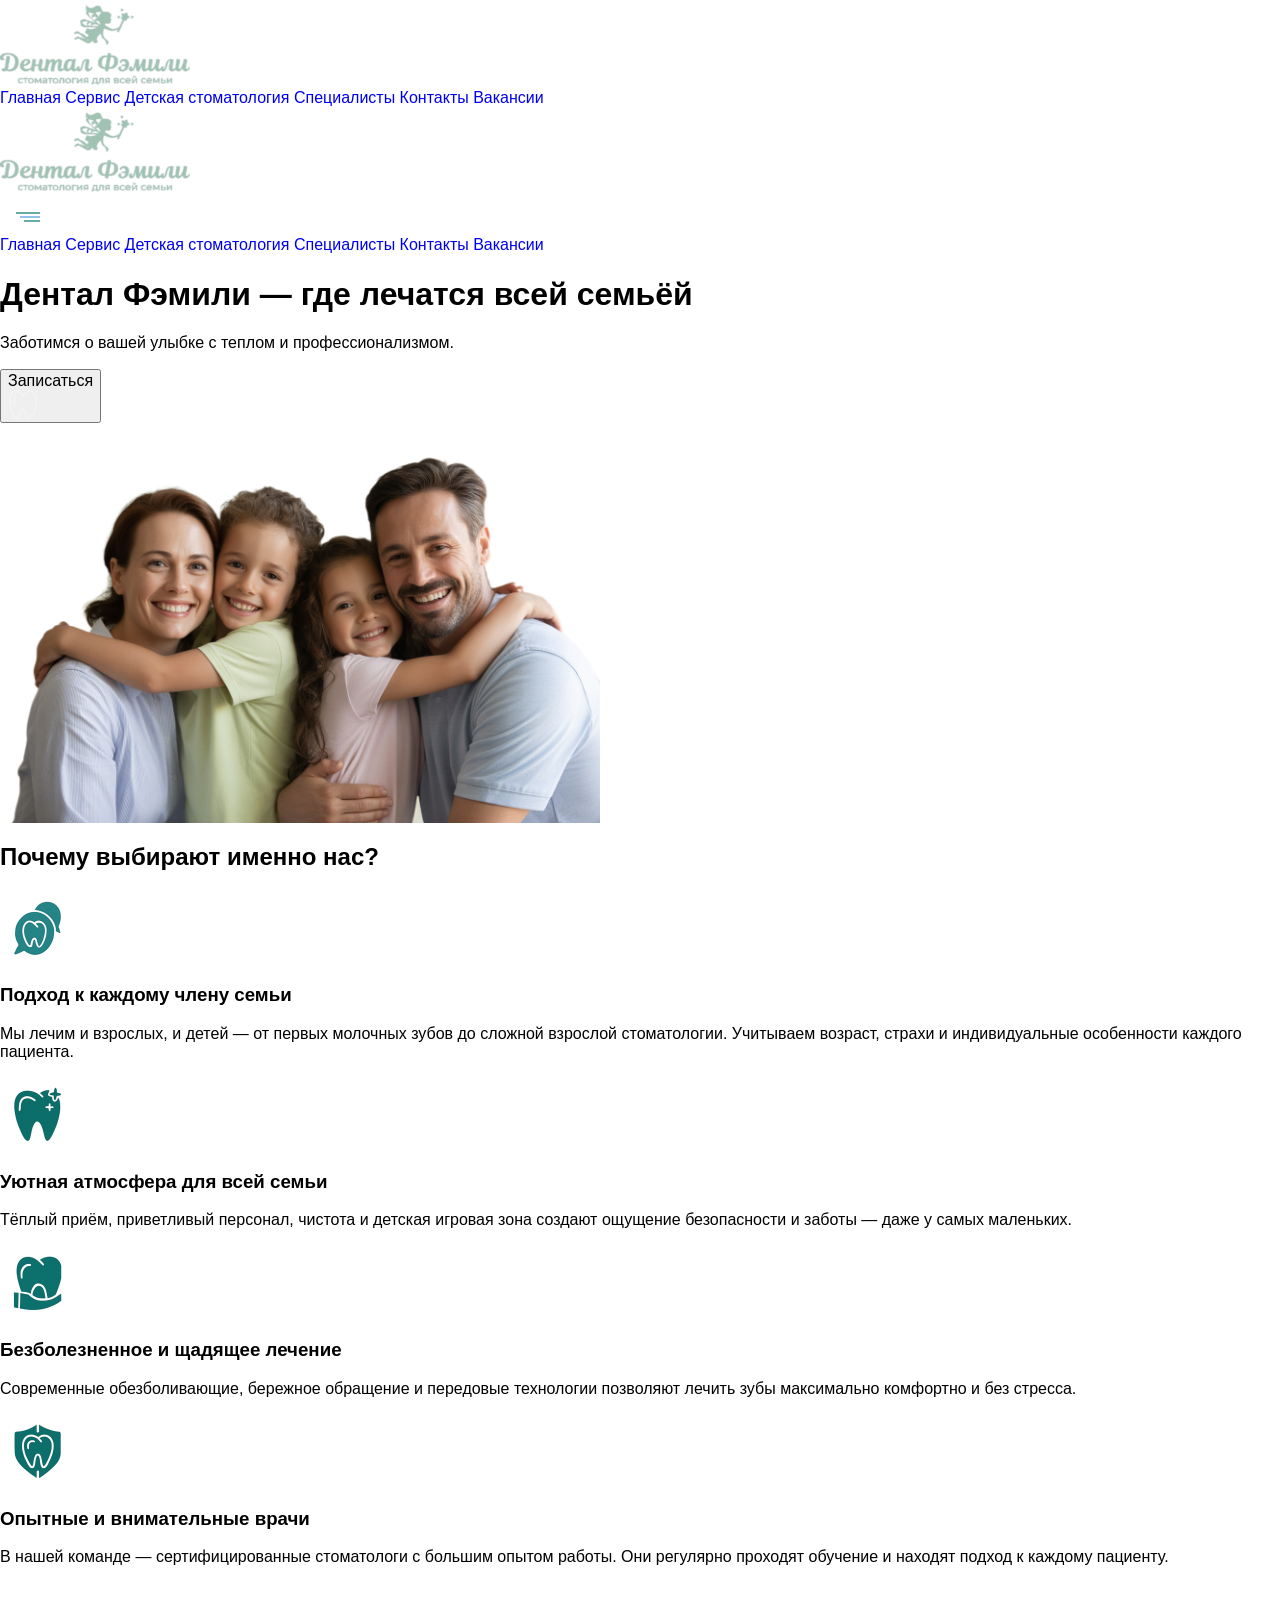
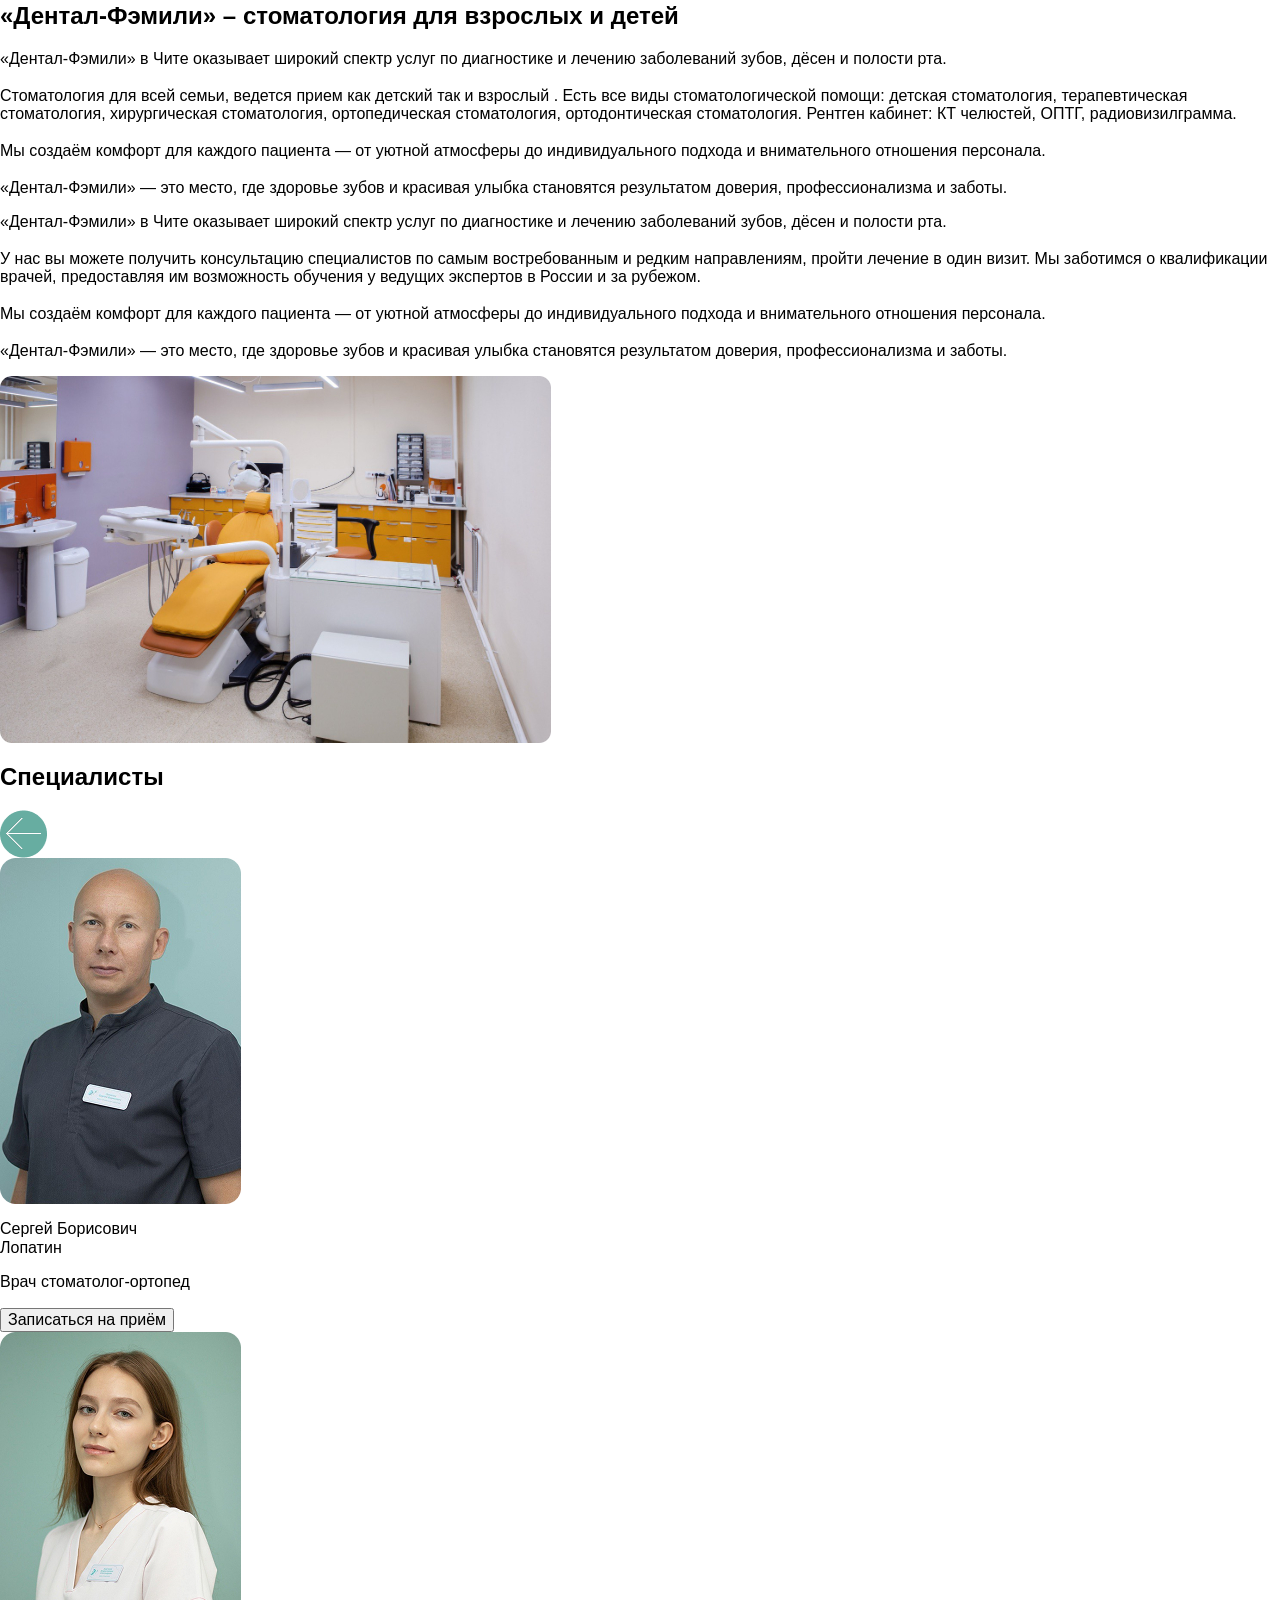
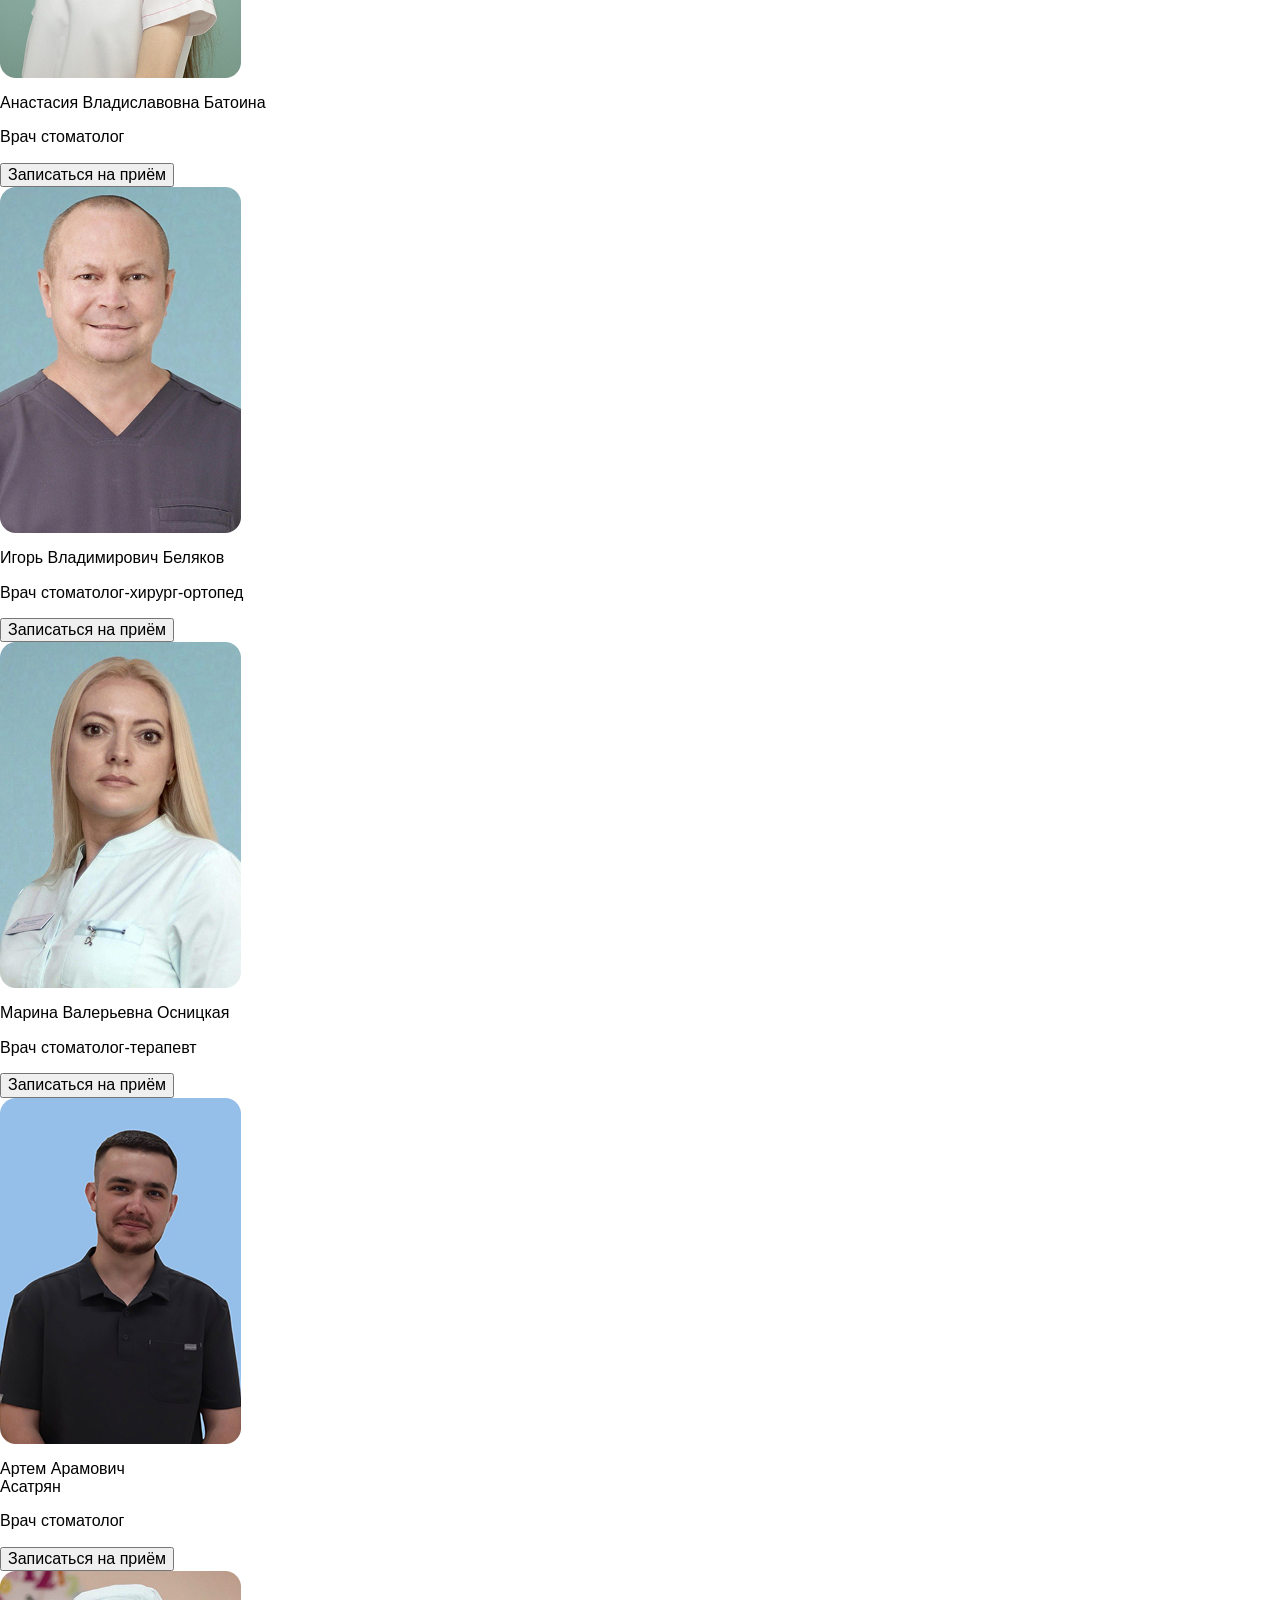
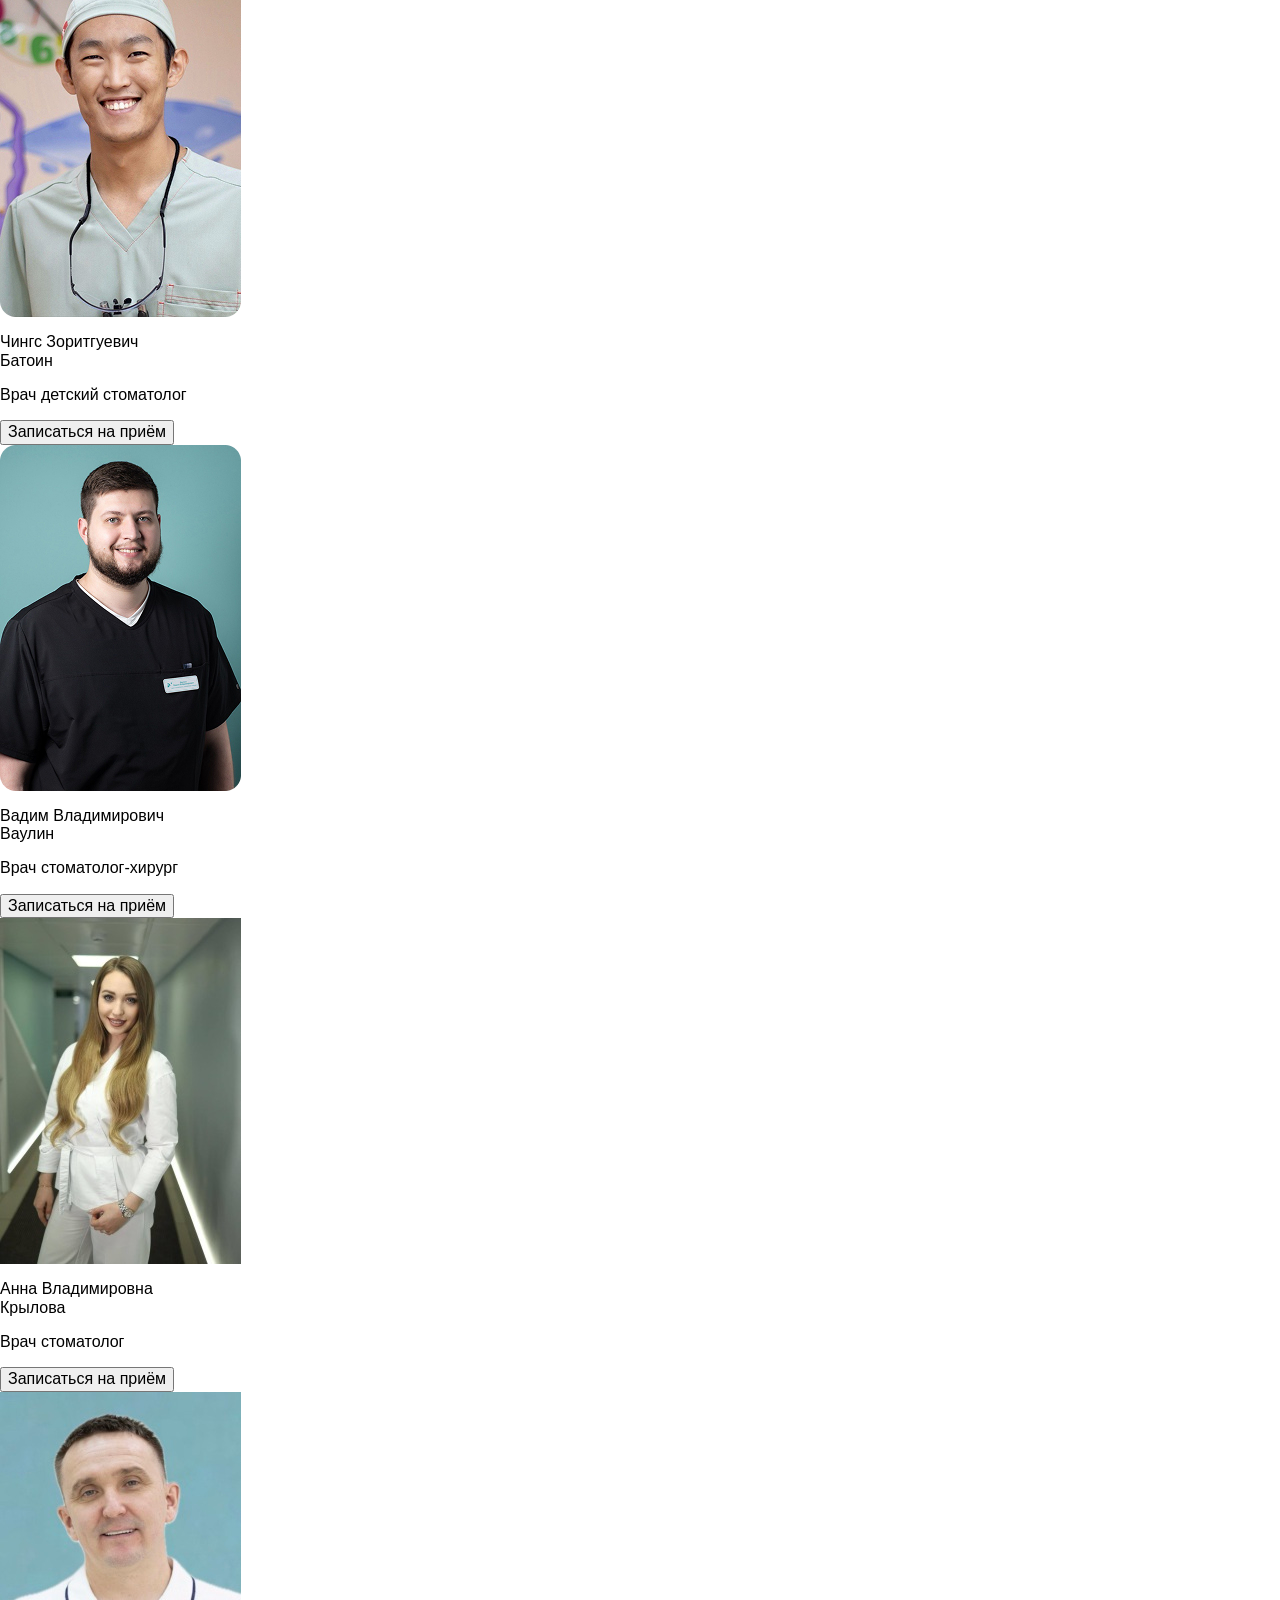
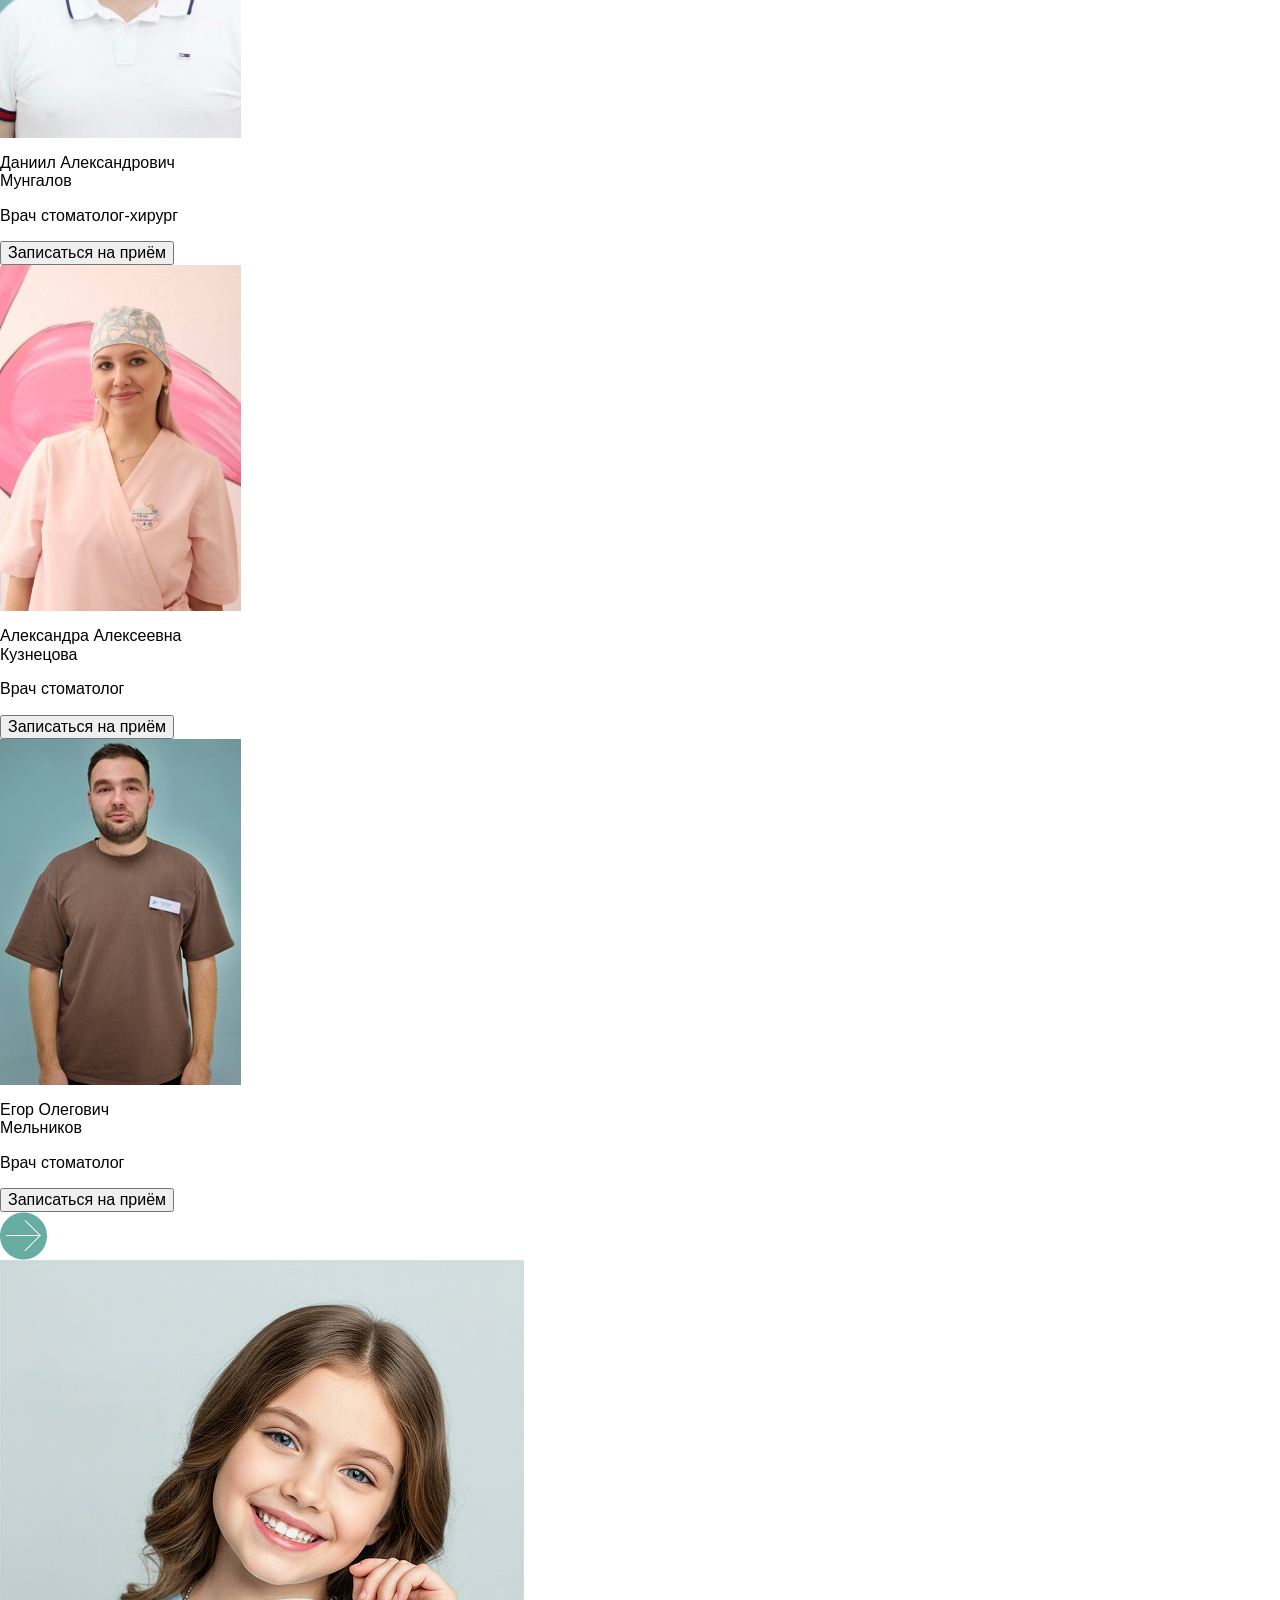
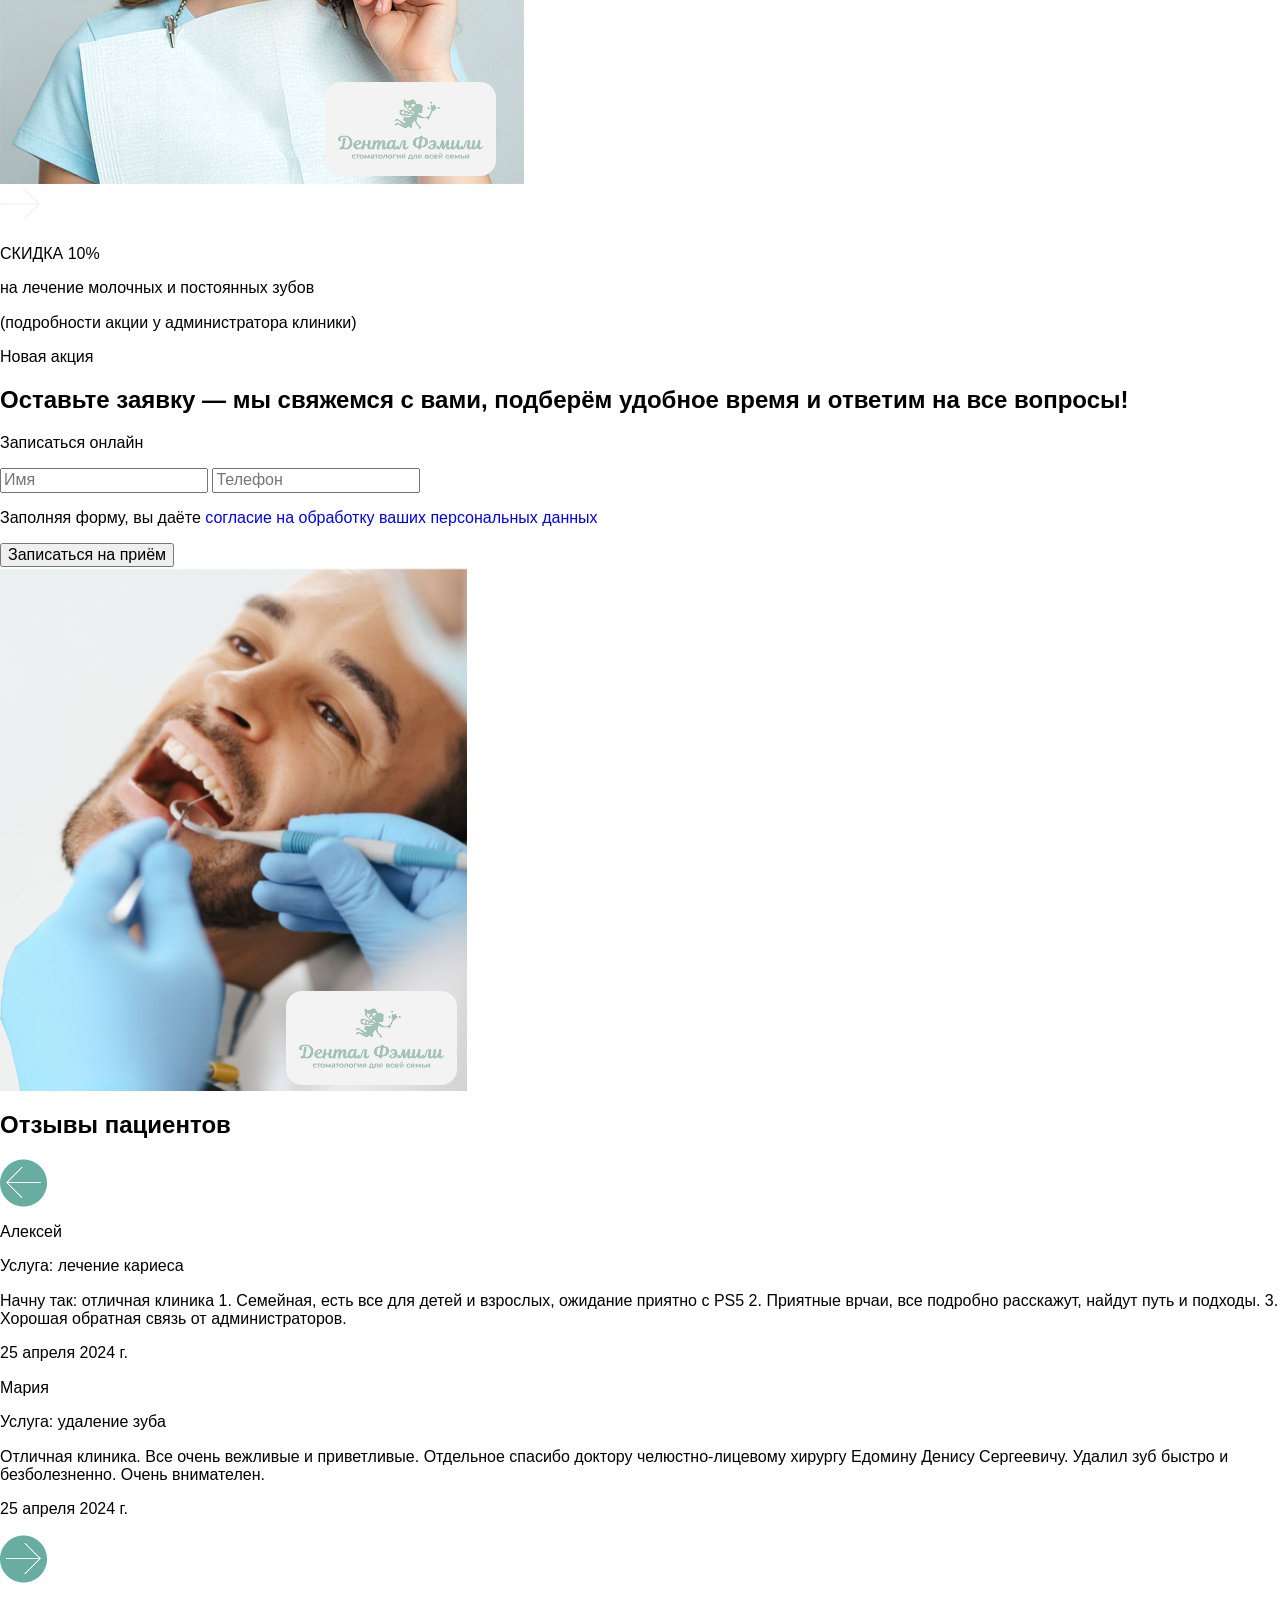
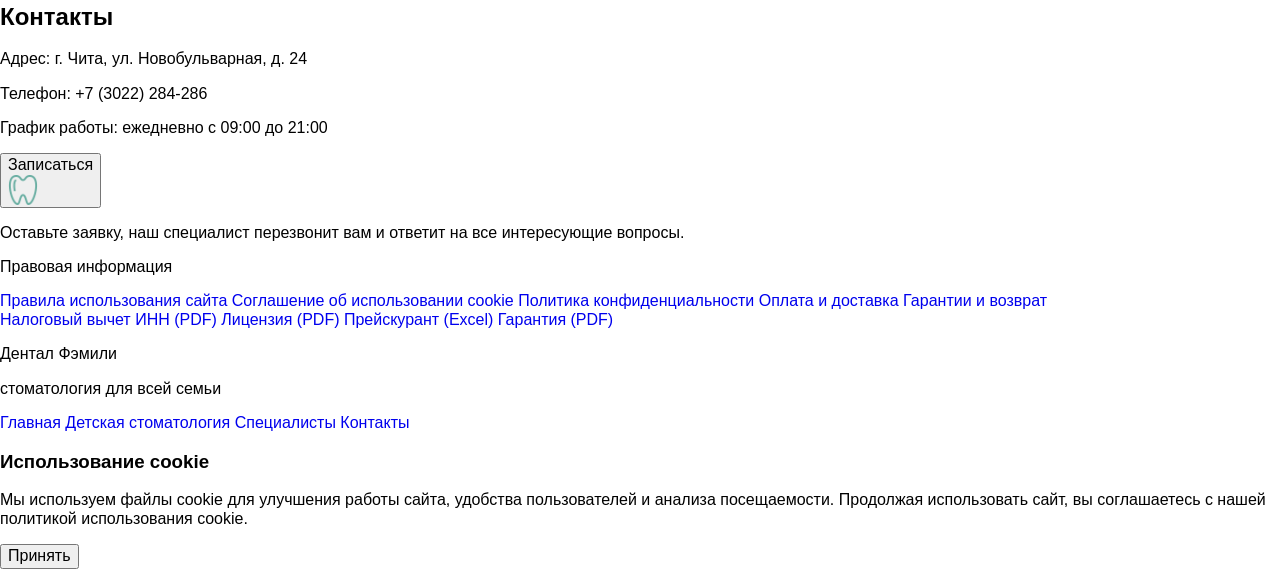
==== commit 96e4dc05: "Изменил и упорядочил структуру проекта, создала доп файлы в scss, убрал ошибки в index.html" ====
--- a/public_html/index.html
+++ b/public_html/index.html
@@ -4,14 +4,9 @@
 <head>
     <meta charset="UTF-8">
     <meta name="viewport" content="width=device-width, initial-scale=1.0">
+    <meta name="description" content="Описание страницы">
+    <link rel="stylesheet" href="css/style.css">
     <title>Дентал Фэмили — стоматология для всей семьи</title>
-    <meta name="description" content="Описание страницы">
-    <link rel="preconnect" href="https://fonts.googleapis.com">
-    <link rel="preconnect" href="https://fonts.gstatic.com" crossorigin>
-    <link
-        href="https://fonts.googleapis.com/css2?family=Marck+Script&family=Montserrat+Alternates:ital,wght@0,100;0,200;0,300;0,400;0,500;0,600;0,700;0,800;0,900;1,100;1,200;1,300;1,400;1,500;1,600;1,700;1,800;1,900&family=Montserrat:ital,wght@0,100..900;1,100..900&display=swap"
-        rel="stylesheet">
-    <link rel="stylesheet" href="style.css">
 </head>
 
 <body>
@@ -45,7 +40,7 @@
                     <h1 class="top__title">Дентал Фэмили — где лечатся всей семьёй</h1>
                     <p class="top__description">Заботимся о вашей улыбке с теплом и профессионализмом.</p>
                     <button class="top__button" onclick="document.location='#sign_up'">Записаться<img
-                            class="top__button-img" src="img/button-top.svg" alt="Кнопка записаться"></button>
+                        class="top__button-img" src="img/button-top.svg" alt="Кнопка записаться"></button>
                 </div>
                 <div class="top__right">
                     <img class="top__img" src="img/top_img.svg" alt="счастливая семья">
@@ -96,9 +91,6 @@
         <div class="about-us__img-mob about-us__carousel">
             <div class="about-us__carousel-img">
                 <img class="about-us__img" src="img/about-us_img.jpg" alt="стоматологический кабинет">
-                <img class="about-us__img" src="" alt="стоматологический кабинет">
-                <img class="about-us__img" src="" alt="стоматологический кабинет">
-                <img class="about-us__img" src="" alt="стоматологический кабинет">
             </div>
             <div class="about-us__carousel-dots">
                 <span class="about-us__dot"></span>
@@ -127,9 +119,6 @@
             <div class="about-us__img-box about-us__carousel">
                 <div class="about-us__carousel-img">
                     <img class="about-us__img" src="img/about-us_img.jpg" alt="стоматологический кабинет">
-                    <img class="about-us__img" src="" alt="стоматологический кабинет">
-                    <img class="about-us__img" src="" alt="стоматологический кабинет">
-                    <img class="about-us__img" src="" alt="стоматологический кабинет">
                 </div>
                 <div class="about-us__carousel-dots">
                     <span class="about-us__dot"></span>
@@ -150,8 +139,7 @@
                     <div class="doctors__case-down">
                         <div class="doctors__name-box">
                             <p class="doctors__name">Сергей Борисович <br> Лопатин </p>
-                            <p class="doctors__speciality">Врач стоматолог-ортопед
-                            <p>
+                            <p class="doctors__speciality">Врач стоматолог-ортопед </p>
                         </div>
                         <button class="doctors__button" onclick="document.location='#sign_up'">Записаться на
                             приём</button>
@@ -162,8 +150,7 @@
                     <div class="doctors__case-down">
                         <div class="doctors__name-box">
                             <p class="doctors__name doctors__name_long">Анастасия Владиславовна Батоина</p>
-                            <p class="doctors__speciality">Врач стоматолог
-                            <p>
+                            <p class="doctors__speciality">Врач стоматолог </p>
                         </div>
                         <button class="doctors__button" onclick="document.location='#sign_up'">Записаться на
                             приём</button>
@@ -174,8 +161,7 @@
                     <div class="doctors__case-down">
                         <div class="doctors__name-box">
                             <p class="doctors__name">Игорь Владимирович Беляков</p>
-                            <p class="doctors__speciality">Врач стоматолог-хирург-ортопед
-                            <p>
+                            <p class="doctors__speciality">Врач стоматолог-хирург-ортопед </p>
                         </div>
                         <button class="doctors__button" onclick="document.location='#sign_up'">Записаться на
                             приём</button>
@@ -186,8 +172,7 @@
                     <div class="doctors__case-down">
                         <div class="doctors__name-box">
                             <p class="doctors__name">Марина Валерьевна Осницкая </p>
-                            <p class="doctors__speciality">Врач стоматолог-терапевт
-                            <p>
+                            <p class="doctors__speciality">Врач стоматолог-терапевт </p>
                         </div>
                         <button class="doctors__button" onclick="document.location='#sign_up'">Записаться на
                             приём</button>
@@ -198,8 +183,7 @@
                     <div class="doctors__case-down">
                         <div class="doctors__name-box">
                             <p class="doctors__name">Артем Арамович <br> Асатрян</p>
-                            <p class="doctors__speciality">Врач стоматолог
-                            <p>
+                            <p class="doctors__speciality">Врач стоматолог </p>
                         </div>
                         <button class="doctors__button" onclick="document.location='#sign_up'">Записаться на
                             приём</button>
@@ -210,8 +194,7 @@
                     <div class="doctors__case-down">
                         <div class="doctors__name-box">
                             <p class="doctors__name">Чингс Зоритгуевич <br> Батоин</p>
-                            <p class="doctors__speciality">Врач детский стоматолог
-                            <p>
+                            <p class="doctors__speciality">Врач детский стоматолог </p>
                         </div>
                         <button class="doctors__button" onclick="document.location='#sign_up'">Записаться на
                             приём</button>
@@ -222,8 +205,7 @@
                     <div class="doctors__case-down">
                         <div class="doctors__name-box">
                             <p class="doctors__name">Вадим Владимирович <br> Ваулин </p>
-                            <p class="doctors__speciality">Врач стоматолог-хирург
-                            <p>
+                            <p class="doctors__speciality">Врач стоматолог-хирург </p>
                         </div>
                         <button class="doctors__button" onclick="document.location='#sign_up'">Записаться на
                             приём</button>
@@ -234,8 +216,7 @@
                     <div class="doctors__case-down">
                         <div class="doctors__name-box">
                             <p class="doctors__name">Анна Владимировна <br> Крылова</p>
-                            <p class="doctors__speciality">Врач стоматолог
-                            <p>
+                            <p class="doctors__speciality">Врач стоматолог </p>
                         </div>
                         <button class="doctors__button" onclick="document.location='#sign_up'">Записаться на
                             приём</button>
@@ -246,8 +227,7 @@
                     <div class="doctors__case-down">
                         <div class="doctors__name-box">
                             <p class="doctors__name">Даниил Александрович <br> Мунгалов</p>
-                            <p class="doctors__speciality">Врач стоматолог-хирург
-                            <p>
+                            <p class="doctors__speciality">Врач стоматолог-хирург </p>
                         </div>
                         <button class="doctors__button" onclick="document.location='#sign_up'">Записаться на
                             приём</button>
@@ -258,8 +238,7 @@
                     <div class="doctors__case-down">
                         <div class="doctors__name-box">
                             <p class="doctors__name doctors__name_long"> Александра Алексеевна <br> Кузнецова</p>
-                            <p class="doctors__speciality">Врач стоматолог
-                            <p>
+                            <p class="doctors__speciality">Врач стоматолог </p>
                         </div>
                         <button class="doctors__button" onclick="document.location='#sign_up'">Записаться на
                             приём</button>
@@ -270,8 +249,7 @@
                     <div class="doctors__case-down">
                         <div class="doctors__name-box">
                             <p class="doctors__name"> Егор Олегович <br> Мельников</p>
-                            <p class="doctors__speciality">Врач стоматолог
-                            <p>
+                            <p class="doctors__speciality">Врач стоматолог </p>
                         </div>
                         <button class="doctors__button" onclick="document.location='#sign_up'">Записаться на
                             приём</button>
@@ -279,7 +257,7 @@
                 </div>
             </div>
             <img class="doctors__slider doctors__slider_mob-main" src="img/doc_slider-forward.png" alt="кнопка вперед"
-                id="doc-next">
+            id="doc-next">
         </div>
     </div>
     <div class="sale">
@@ -288,11 +266,11 @@
                 <img class="sale__img" src="img/sale-img.png" alt="лечение молочных зубов">
             </div>
             <svg class="sale__svg" xmlns="http://www.w3.org/2000/svg" width="40" height="40" viewBox="0 0 40 40"
-                fill="none">
+            fill="none">
                 <g clip-path="url(#clip0_381_3129)">
                     <path opacity="0.996" fill-rule="evenodd" clip-rule="evenodd"
-                        d="M39.9609 19.6484C39.9609 19.8567 39.9609 20.065 39.9609 20.2734C34.5621 25.7113 29.1455 31.141 23.7109 36.5624C22.7666 36.7899 22.4411 36.4383 22.7344 35.5078C27.6693 30.5728 32.6041 25.638 37.5391 20.7031C25.1432 20.6771 12.7474 20.651 0.351562 20.6249C0.180707 20.5449 0.0504985 20.4277 -0.0390625 20.2734C-0.0390625 20.065 -0.0390625 19.8567 -0.0390625 19.6484C0.0504985 19.4941 0.180707 19.3769 0.351562 19.2968C12.7474 19.2708 25.1432 19.2447 37.5391 19.2187C32.6041 14.2838 27.6693 9.34893 22.7344 4.41401C22.4673 3.50924 22.7929 3.15768 23.7109 3.35932C29.1455 8.78081 34.5621 14.2105 39.9609 19.6484Z"
-                        fill="#F3F3F3" />
+                    d="M39.9609 19.6484C39.9609 19.8567 39.9609 20.065 39.9609 20.2734C34.5621 25.7113 29.1455 31.141 23.7109 36.5624C22.7666 36.7899 22.4411 36.4383 22.7344 35.5078C27.6693 30.5728 32.6041 25.638 37.5391 20.7031C25.1432 20.6771 12.7474 20.651 0.351562 20.6249C0.180707 20.5449 0.0504985 20.4277 -0.0390625 20.2734C-0.0390625 20.065 -0.0390625 19.8567 -0.0390625 19.6484C0.0504985 19.4941 0.180707 19.3769 0.351562 19.2968C12.7474 19.2708 25.1432 19.2447 37.5391 19.2187C32.6041 14.2838 27.6693 9.34893 22.7344 4.41401C22.4673 3.50924 22.7929 3.15768 23.7109 3.35932C29.1455 8.78081 34.5621 14.2105 39.9609 19.6484Z"
+                    fill="#F3F3F3" />
                 </g>
                 <defs>
                     <clipPath id="clip0_381_3129">
@@ -323,7 +301,8 @@
                     <p class="feedback__text-top">Записаться онлайн</p>
                     <input class="feedback__input" type="text" name="name" id="name" placeholder="Имя" required>
                     <input class="feedback__input" type="tel" name="tel" id="phone" placeholder="Телефон" required>
-                    <p class="feedback__text-down">Заполняя форму, вы даёте <a href="agreement.html" class="feedback__text-down-link">согласие на обработку ваших персональных данных</a></p>
+                    <p class="feedback__text-down">Заполняя форму, вы даёте <a href="agreement.html"
+                        class="feedback__text-down-link">согласие на обработку ваших персональных данных</a></p>
                     <button type="submit" class="feedback__button">Записаться на приём</button>
                 </form>
             </div>
@@ -376,11 +355,11 @@
                 </div>
                 <div class="footer__sign-up">
                     <button class="footer__button" onclick="document.location='#sign_up'">Записаться<img
-                            src="img/button-footer.svg" alt="Кнопка записаться"></button>
+                        src="img/button-footer.svg" alt="Кнопка записаться"></button>
                     <p class="footer__text">Оставьте заявку, наш специалист перезвонит вам и ответит на все интересующие
                         вопросы.</p>
                 </div>
-               
+
             </div>
             <div class="footer__rules-box">
                 <p class="footer__rules-title">Правовая информация</p>
@@ -401,7 +380,7 @@
                     </div>
                 </div>
             </div>
-             <div class="footer__name-clinic">
+            <div class="footer__name-clinic">
                 <p class="footer__name-big">Дентал Фэмили</p>
                 <p class="footer__name-small">стоматология для всей семьи</p>
             </div>
@@ -430,13 +409,15 @@
 
 
 
-    
+
     <!-- Соглашение об использовании cookie -->
     <div class="cookie-popup" id="cookiePopup">
         <div class="cookie-popup__overlay"></div>
         <div class="cookie-popup__box">
             <h3 class="cookie-popup__title">Использование cookie</h3>
-            <p class="cookie-popup__text">Мы используем файлы cookie для улучшения работы сайта, удобства пользователей и анализа посещаемости. Продолжая использовать сайт, вы соглашаетесь с нашей политикой использования cookie.</p>
+            <p class="cookie-popup__text">Мы используем файлы cookie для улучшения работы сайта, удобства пользователей
+                и анализа посещаемости. Продолжая использовать сайт, вы соглашаетесь с нашей политикой использования
+                cookie.</p>
             <button type="button" class="cookie-popup__btn" id="cookieAcceptBtn">Принять</button>
         </div>
     </div>
--- a/public_html/css/style.css
+++ b/public_html/css/style.css
@@ -0,0 +1,361 @@
+/*! normalize.css v8.0.1 | MIT License | github.com/necolas/normalize.css */
+/* Document
+  ========================================================================== */
+/**
+ * 1. Correct the line height in all browsers.
+ * 2. Prevent adjustments of font size after orientation changes in iOS.
+ */
+html {
+  line-height: 1.15; /* 1 */
+  -webkit-text-size-adjust: 100%; /* 2 */
+}
+
+/* Sections
+  ========================================================================== */
+/**
+* Remove the margin in all browsers.
+*/
+body {
+  margin: 0;
+}
+
+/**
+* Render the `main` element consistently in IE.
+*/
+main {
+  display: block;
+}
+
+/**
+* Correct the font size and margin on `h1` elements within `section` and
+* `article` contexts in Chrome, Firefox, and Safari.
+*/
+h1 {
+  margin: 0.67em 0;
+  font-size: 2em;
+}
+
+/* Grouping content
+  ========================================================================== */
+/**
+* 1. Add the correct box sizing in Firefox.
+* 2. Show the overflow in Edge and IE.
+*/
+hr {
+  box-sizing: content-box; /* 1 */
+  height: 0; /* 1 */
+  overflow: visible; /* 2 */
+}
+
+/**
+* 1. Correct the inheritance and scaling of font size in all browsers.
+* 2. Correct the odd `em` font sizing in all browsers.
+*/
+pre {
+  font-size: 1em; /* 2 */
+  font-family: monospace, monospace; /* 1 */
+}
+
+/* Text-level semantics
+  ========================================================================== */
+/**
+* Remove the gray background on active links in IE 10.
+*/
+a {
+  background-color: transparent;
+}
+
+/**
+* 1. Remove the bottom border in Chrome 57-
+* 2. Add the correct text decoration in Chrome, Edge, IE, Opera, and Safari.
+*/
+abbr[title] {
+  text-decoration: underline; /* 2 */
+  -webkit-text-decoration: underline dotted;
+          text-decoration: underline dotted; /* 2 */
+  border-bottom: none; /* 1 */
+}
+
+/**
+* Add the correct font weight in Chrome, Edge, and Safari.
+*/
+b,
+strong {
+  font-weight: bolder;
+}
+
+/**
+* 1. Correct the inheritance and scaling of font size in all browsers.
+* 2. Correct the odd `em` font sizing in all browsers.
+*/
+code,
+kbd,
+samp {
+  font-size: 1em; /* 2 */
+  font-family: monospace, monospace; /* 1 */
+}
+
+/**
+* Add the correct font size in all browsers.
+*/
+small {
+  font-size: 80%;
+}
+
+/**
+* Prevent `sub` and `sup` elements from affecting the line height in
+* all browsers.
+*/
+sub,
+sup {
+  position: relative;
+  font-size: 75%;
+  line-height: 0;
+  vertical-align: baseline;
+}
+
+sub {
+  bottom: -0.25em;
+}
+
+sup {
+  top: -0.5em;
+}
+
+/* Embedded content
+  ========================================================================== */
+/**
+* Remove the border on images inside links in IE 10.
+*/
+img {
+  border-style: none;
+}
+
+/* Forms
+  ========================================================================== */
+/**
+* 1. Change the font styles in all browsers.
+* 2. Remove the margin in Firefox and Safari.
+*/
+button,
+input,
+optgroup,
+select,
+textarea {
+  margin: 0; /* 2 */
+  font-size: 100%; /* 1 */
+  line-height: 1.15; /* 1 */
+  font-family: inherit; /* 1 */
+}
+
+/**
+* Show the overflow in IE.
+* 1. Show the overflow in Edge.
+*/
+button,
+input {
+  /* 1 */
+  overflow: visible;
+}
+
+/**
+* Remove the inheritance of text transform in Edge, Firefox, and IE.
+* 1. Remove the inheritance of text transform in Firefox.
+*/
+button,
+select {
+  /* 1 */
+  text-transform: none;
+}
+
+/**
+* Correct the inability to style clickable types in iOS and Safari.
+*/
+button,
+[type=button],
+[type=reset],
+[type=submit] {
+  -webkit-appearance: button;
+  -moz-appearance: button; /* Firefox */
+  appearance: button;
+}
+
+/**
+* Remove the inner border and padding in Firefox.
+*/
+button::-moz-focus-inner,
+[type=button]::-moz-focus-inner,
+[type=reset]::-moz-focus-inner,
+[type=submit]::-moz-focus-inner {
+  padding: 0;
+  border-style: none;
+}
+
+/**
+* Restore the focus styles unset by the previous rule.
+*/
+button:-moz-focusring,
+[type=button]:-moz-focusring,
+[type=reset]:-moz-focusring,
+[type=submit]:-moz-focusring {
+  outline: 1px dotted ButtonText;
+}
+
+/**
+* Correct the padding in Firefox.
+*/
+fieldset {
+  padding: 0.35em 0.75em 0.625em;
+}
+
+/**
+* 1. Correct the text wrapping in Edge and IE.
+* 2. Correct the color inheritance from `fieldset` elements in IE.
+* 3. Remove the padding so developers are not caught out when they zero out
+*    `fieldset` elements in all browsers.
+*/
+legend {
+  display: table; /* 1 */
+  box-sizing: border-box; /* 1 */
+  max-width: 100%; /* 1 */
+  padding: 0; /* 3 */
+  color: inherit; /* 2 */
+  white-space: normal; /* 1 */
+}
+
+/**
+* Add the correct vertical alignment in Chrome, Firefox, and Opera.
+*/
+progress {
+  vertical-align: baseline;
+}
+
+/**
+* Remove the default vertical scrollbar in IE 10+.
+*/
+textarea {
+  overflow: auto;
+}
+
+/**
+* 1. Add the correct box sizing in IE 10.
+* 2. Remove the padding in IE 10.
+*/
+[type=checkbox],
+[type=radio] {
+  box-sizing: border-box; /* 1 */
+  padding: 0; /* 2 */
+}
+
+/**
+* Correct the cursor style of increment and decrement buttons in Chrome.
+*/
+[type=number]::-webkit-inner-spin-button,
+[type=number]::-webkit-outer-spin-button {
+  height: auto;
+}
+
+/**
+* 1. Correct the odd appearance in Chrome and Safari.
+* 2. Correct the outline style in Safari.
+*/
+[type=search] {
+  outline-offset: -2px; /* 2 */
+  -webkit-appearance: textfield; /* 1 */
+  -moz-appearance: button; /* Firefox */
+  appearance: button;
+}
+
+/**
+* Remove the inner padding in Chrome and Safari on macOS.
+*/
+[type=search]::-webkit-search-decoration,
+[type=search]::-webkit-search-cancel-button,
+[type=search]::-webkit-search-results-button,
+[type=search]::-webkit-search-results-decoration {
+  -webkit-appearance: none;
+}
+
+/**
+* 1. Correct the inability to style clickable types in iOS and Safari.
+* 2. Change font properties to `inherit` in Safari.
+*/
+::-webkit-file-upload-button {
+  font: inherit; /* 2 */
+  -webkit-appearance: button; /* 1 */
+}
+
+/* Interactive
+  ========================================================================== */
+/*
+* Add the correct display in Edge, IE 10+, and Firefox.
+*/
+details {
+  display: block;
+}
+
+/*
+* Add the correct display in all browsers.
+*/
+summary {
+  display: list-item;
+}
+
+/* Misc
+  ========================================================================== */
+/**
+* Add the correct display in IE 10+.
+*/
+template {
+  display: none;
+}
+
+/**
+* Add the correct display in IE 10.
+*/
+[hidden] {
+  display: none;
+}
+
+/* Fonts */
+/* ------------------------------------ */
+/* Primitive Colors */
+/* ------------------------------------ */
+/* Semantic Colors */
+/* ------------------------------------ */
+/* Components Colors */
+/* ------------------------------------ */
+/* Breakpoints */
+/* ------------------------------------ */
+*,
+*::after,
+*::before {
+  box-sizing: border-box;
+}
+
+body {
+  font-family: "Montserrat", "Arial", sans-serif;
+  font-style: normal;
+  font-weight: 400;
+  margin: 0;
+  padding: 0;
+  display: flex;
+  flex-direction: column;
+  min-height: 100vh;
+}
+
+main {
+  flex-grow: 1;
+}
+
+img {
+  display: block;
+  max-width: 100%;
+  -o-object-fit: cover;
+     object-fit: cover;
+  height: auto;
+}
+
+a {
+  text-decoration: none;
+}
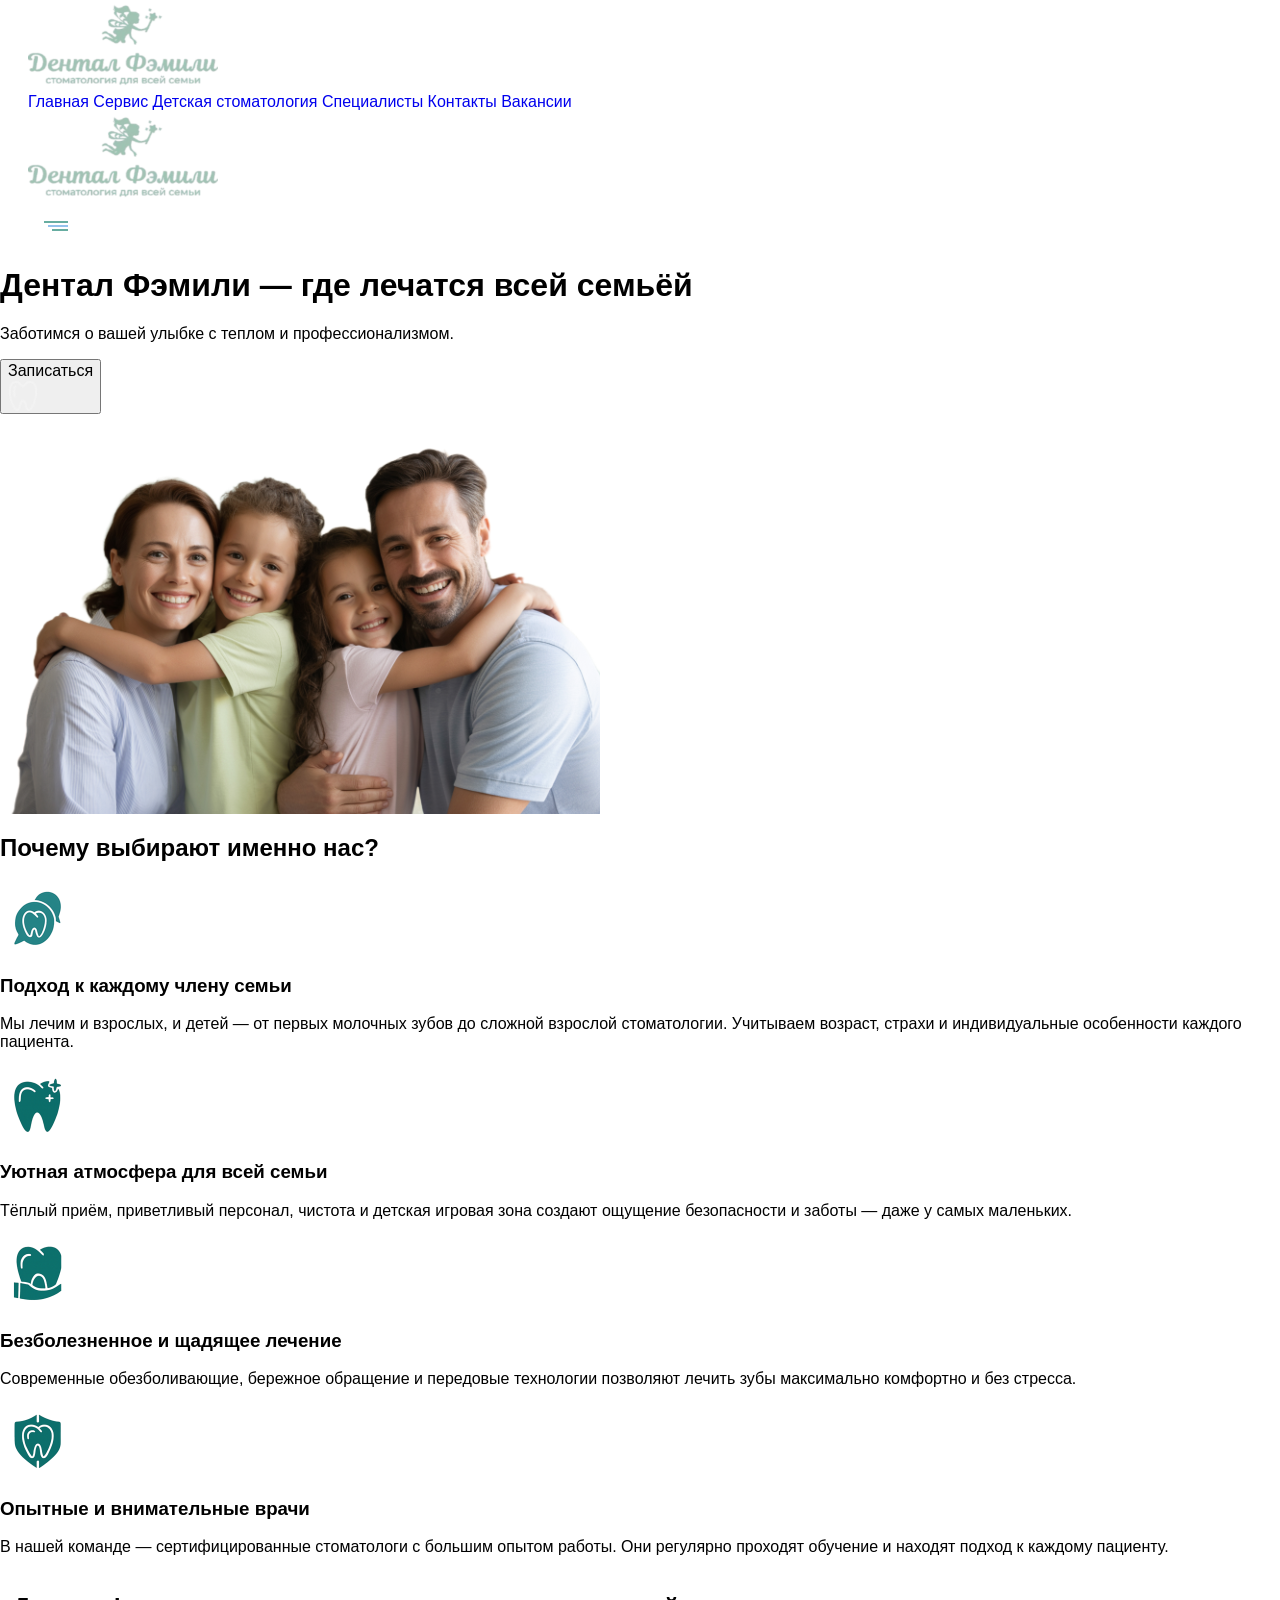
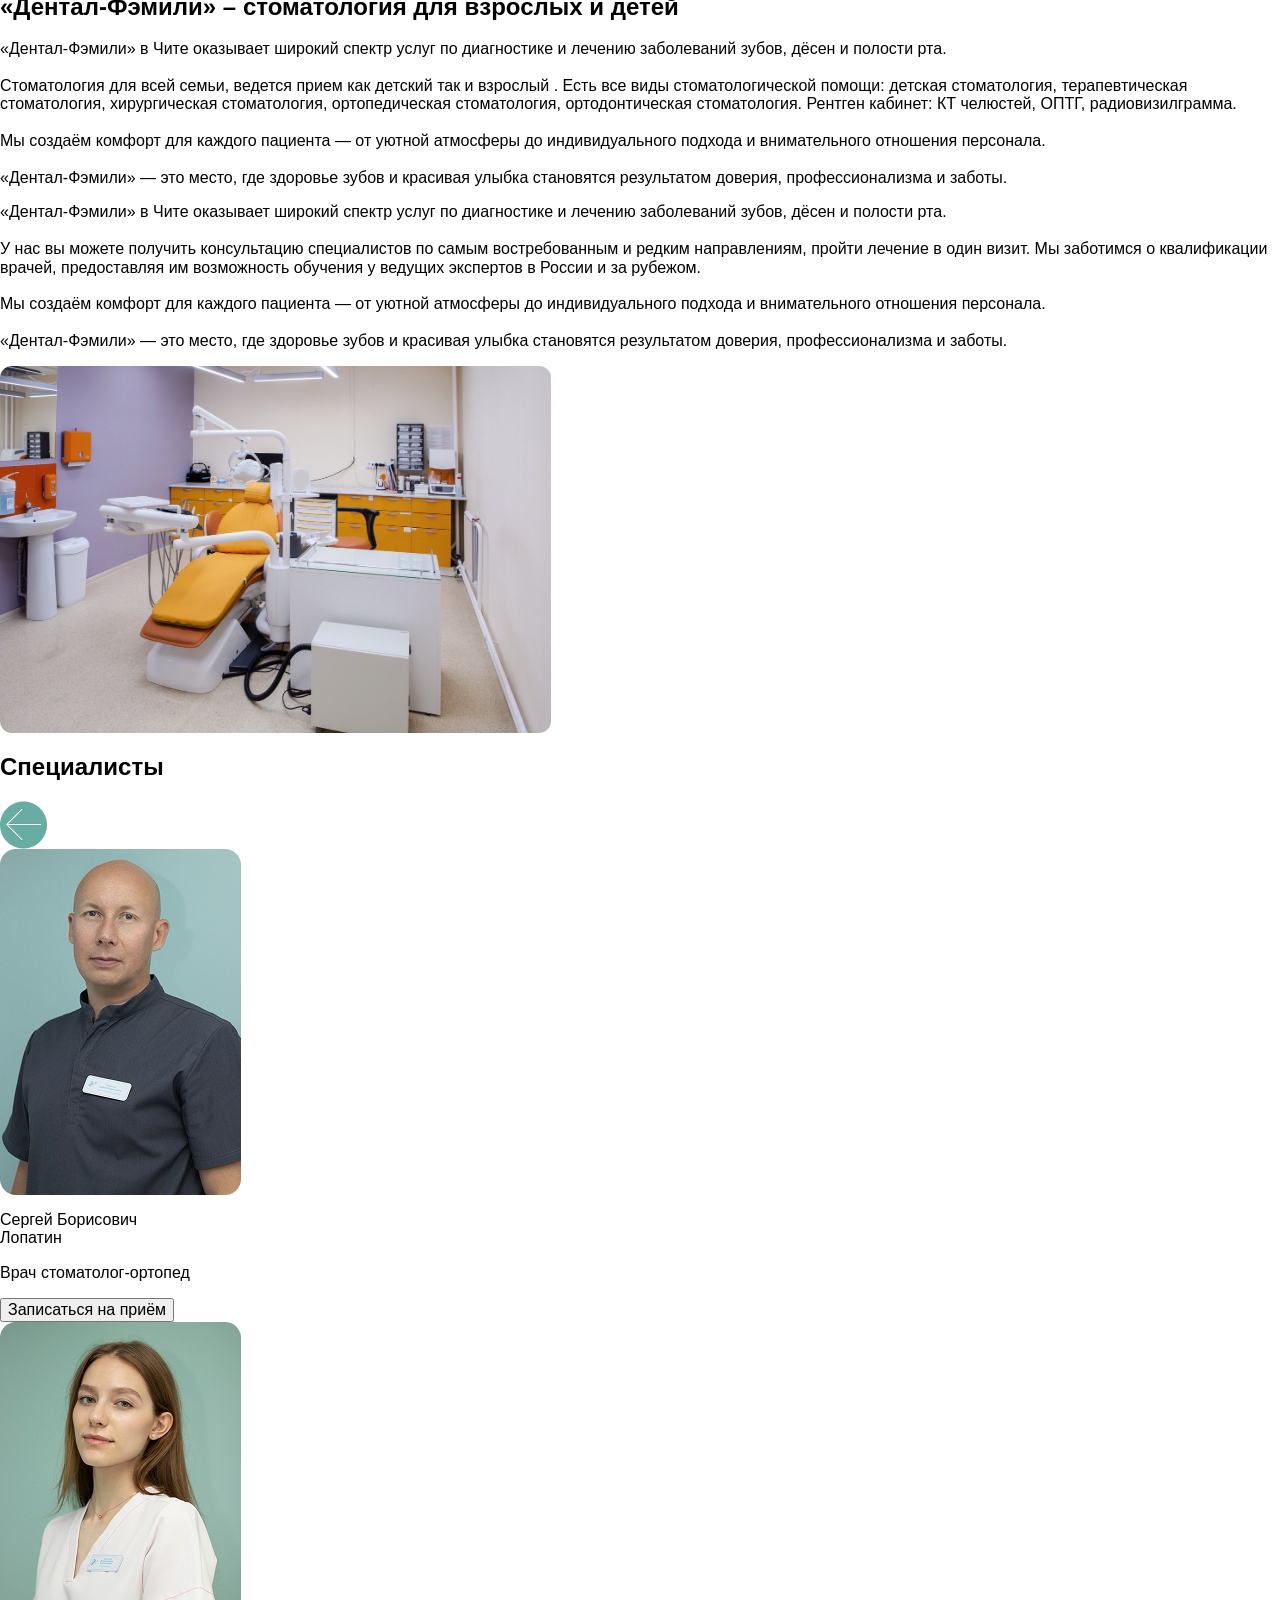
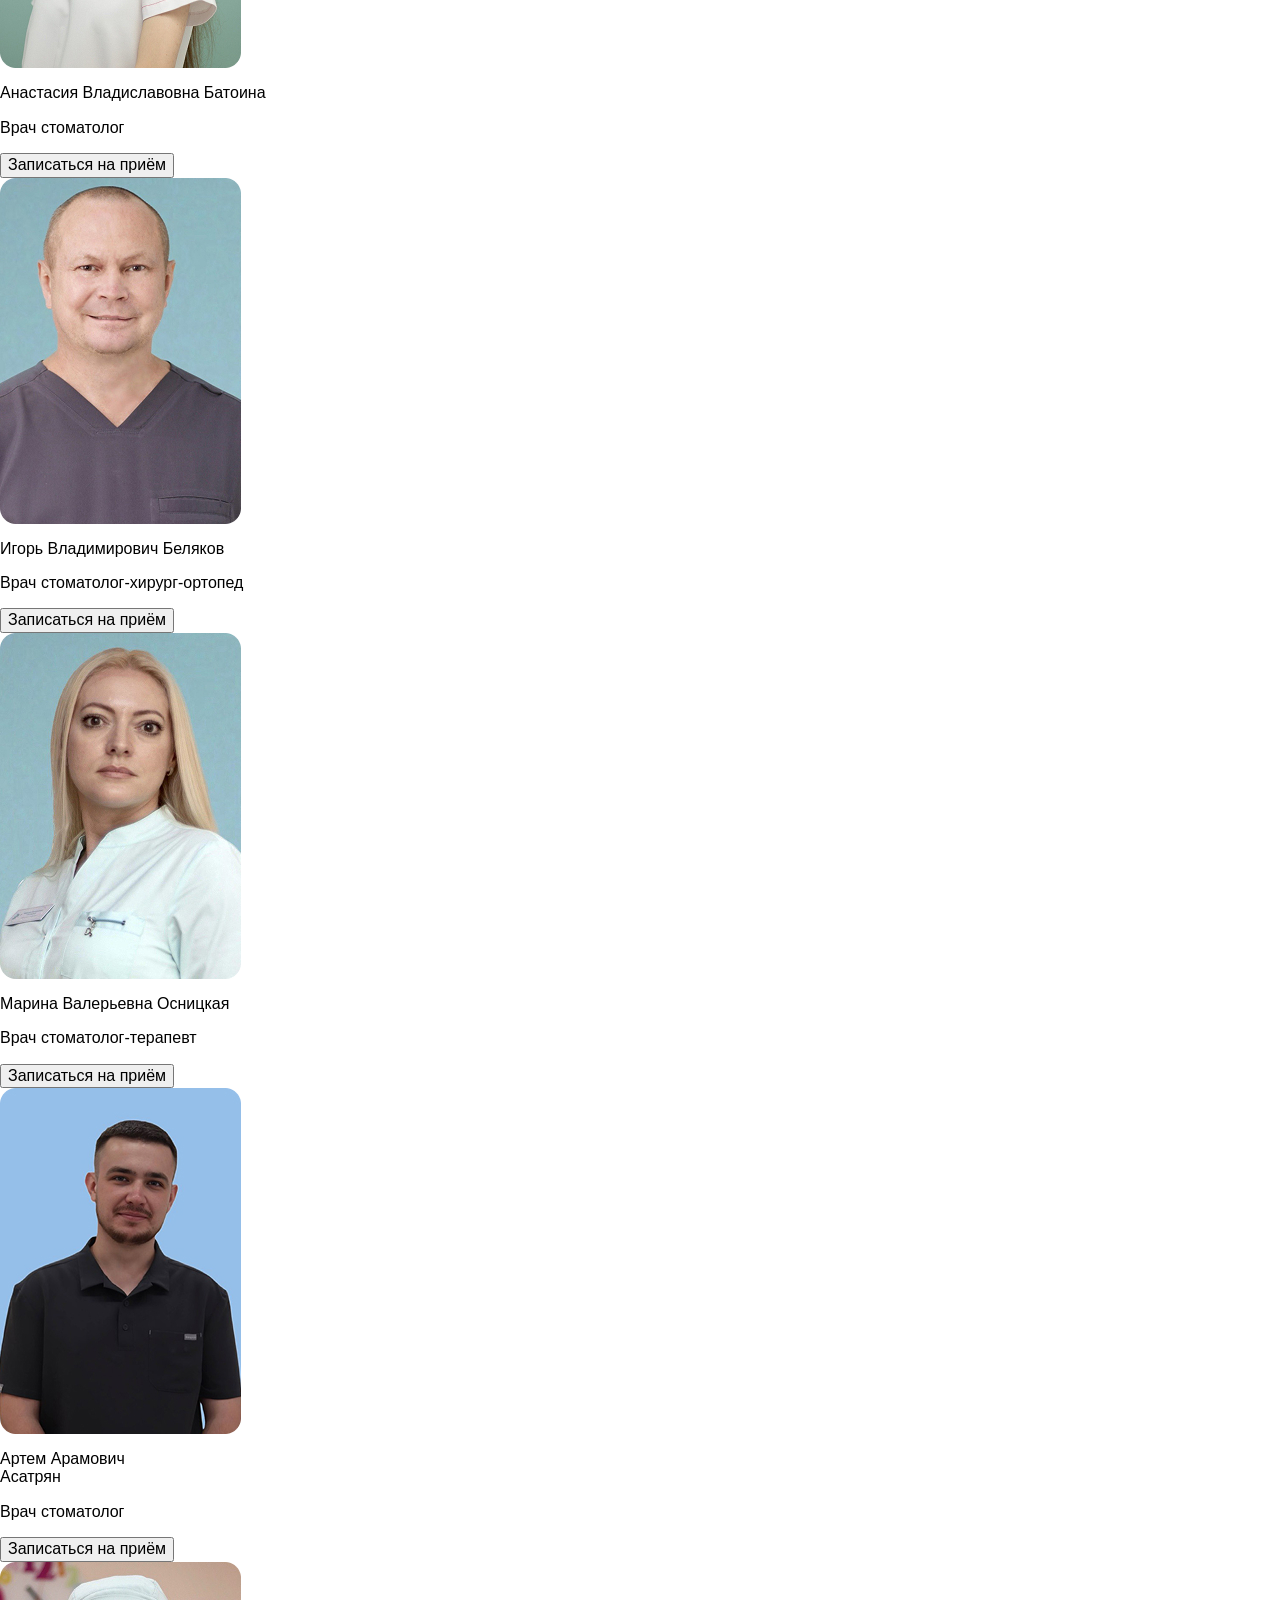
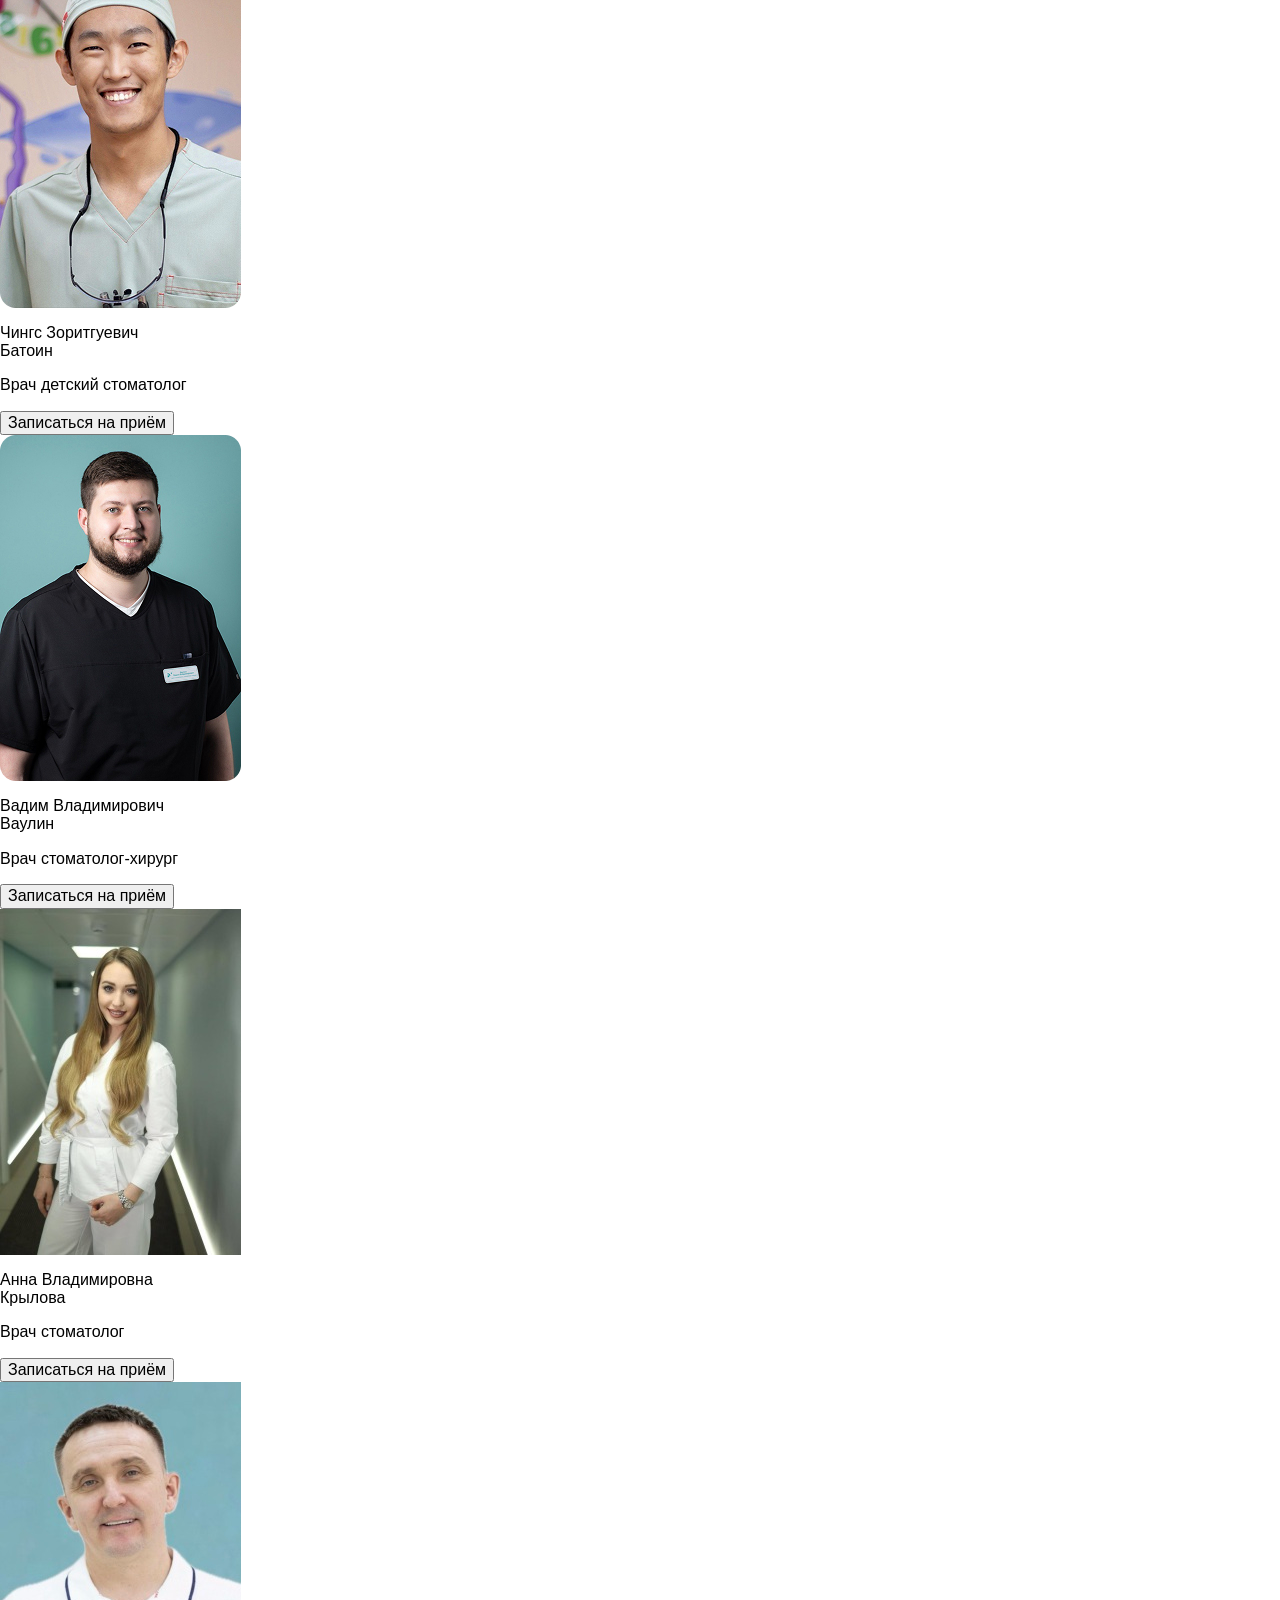
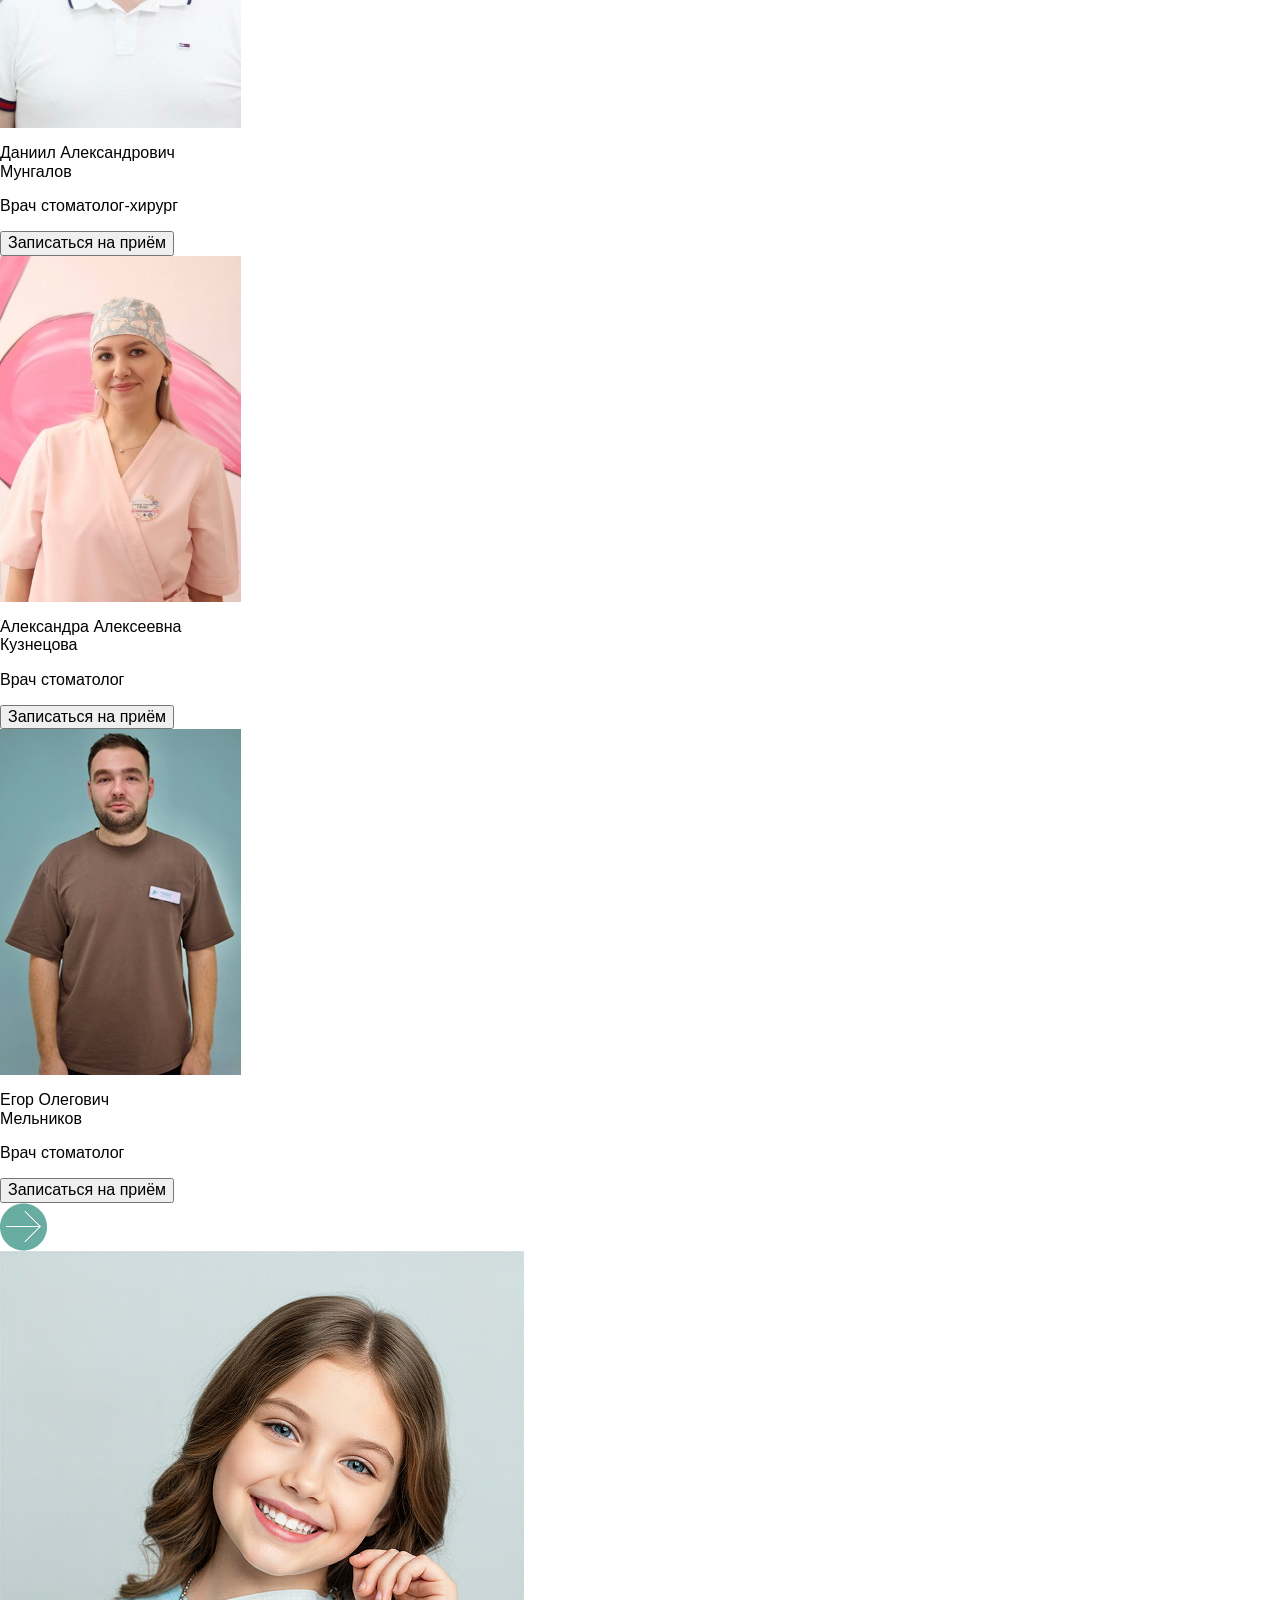
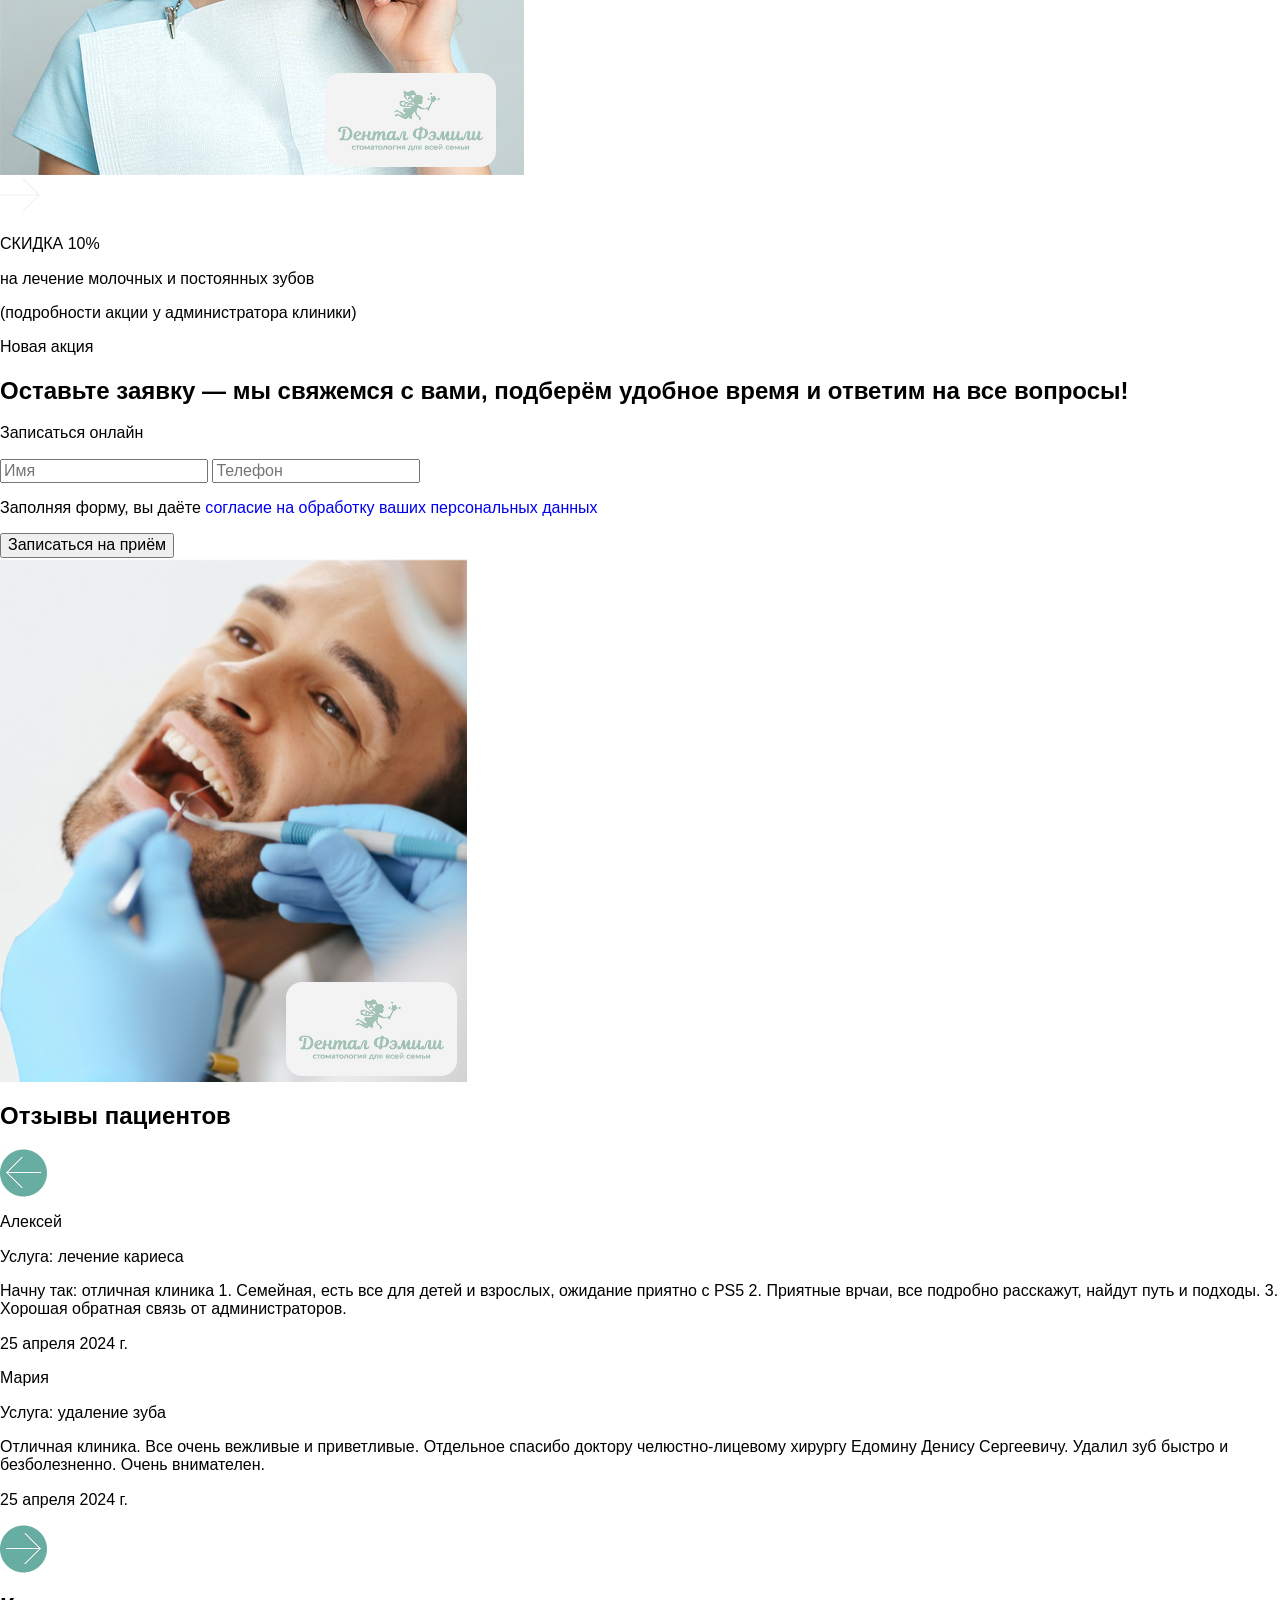
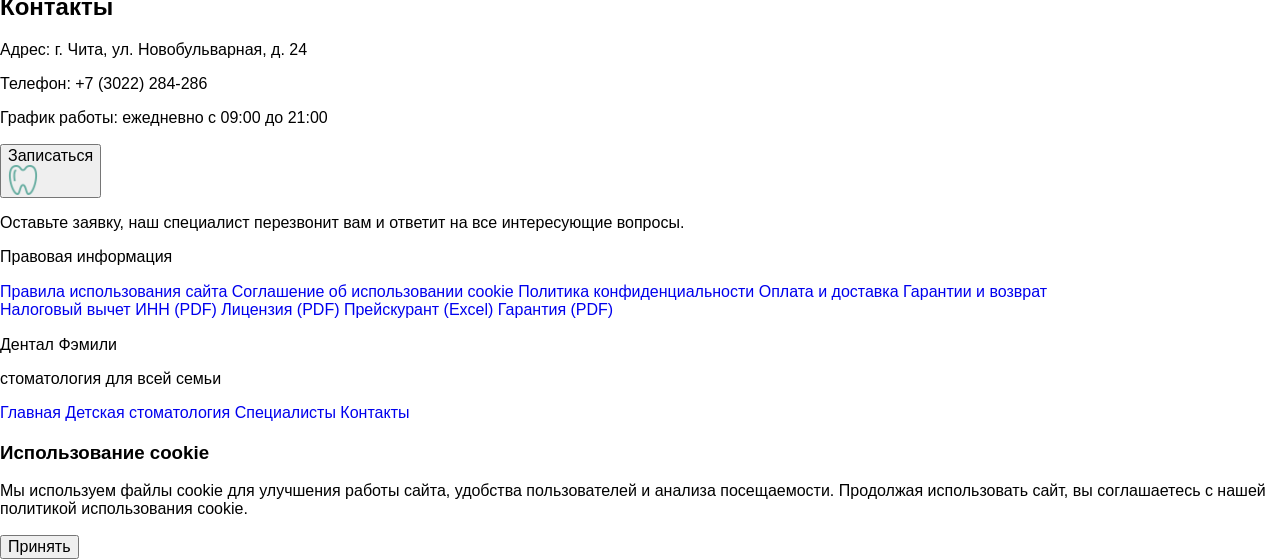
==== commit 12211e4d: "Создал спрайт для svg" ====
--- a/public_html/index.html
+++ b/public_html/index.html
@@ -10,10 +10,15 @@
 </head>
 
 <body>
-    <div class="top center">
-        <header class="header header_main">
-            <a class="logo" href="index.html"><img class="logo__img" src="img/logo.svg" alt="Логотип"></a>
-            <nav class="menu">
+
+    <header class="header header_main">
+        <div class="container">
+            <a class="logo" href="index.html" alt="Ссылка на шлавную страницу">
+                <svg class="header__logo" width="190" height="89" aria-hidden="true">
+                    <use xlink:href="images/sprite.svg#icon-logo"></use>
+                </svg>
+            </a>
+            <nav class="heder__nav">
                 <a class="menu-link menu-link_now" href="index.html">Главная</a>
                 <a class="menu-link" href="service.html">Сервис</a>
                 <a class="menu-link" href="pediatric_dentistry.html">Детская стоматология</a>
@@ -21,19 +26,14 @@
                 <a class="menu-link" href="contacts.html">Контакты</a>
                 <a class="menu-link" href="#">Вакансии</a>
             </nav>
-        </header>
-        <header class="header header_mob header_mob-main">
-            <a class="logo" href="index.html"><img class="logo__img" src="img/logo.svg" alt="Логотип"></a>
-            <img class="header__menu-mob" src="img/mobil/menu_mob.svg" alt="меню" onclick="menu()">
-            <nav class="menu menu_mob">
-                <a class="menu-link menu-link_now" href="index.html">Главная</a>
-                <a class="menu-link" href="service.html">Сервис</a>
-                <a class="menu-link" href="pediatric_dentistry.html">Детская стоматология</a>
-                <a class="menu-link" href="doctors.html">Специалисты</a>
-                <a class="menu-link" href="contacts.html">Контакты</a>
-                <a class="menu-link" href="#">Вакансии</a>
-            </nav>
-        </header>
+            <svg class="header__logo" width="190" height="89" aria-hidden="true">
+                <use xlink:href="images/sprite.svg#icon-logo"></use>
+            </svg>
+            <img class="header__menu-mob" src="images/mobil/menu_mob.svg" alt="меню" onclick="menu()">
+        </div>
+    </header>
+
+    <main>
         <section class="top__content">
             <div class="top__content-box">
                 <div class="top__left">
@@ -47,7 +47,10 @@
                 </div>
             </div>
         </section>
-    </div>
+
+    </main>
+
+
     <div class="tags center">
         <h2 class="tags__title">Почему выбирают именно нас?</h2>
         <div class="tags__content-box">
--- a/public_html/css/style.css
+++ b/public_html/css/style.css
@@ -358,4 +358,22 @@
 
 a {
   text-decoration: none;
+}
+
+.container {
+  max-width: 1254px;
+  margin: 0 auto;
+  padding: 0 15px;
+}
+.visually-hidden {
+  position: absolute;
+  width: 1px;
+  height: 1px;
+  margin: -1px;
+  padding: 0;
+  overflow: hidden;
+  white-space: nowrap;
+  border: 0;
+  clip: rect(0 0 0 0);
+  clip-path: inset(100%);
 }
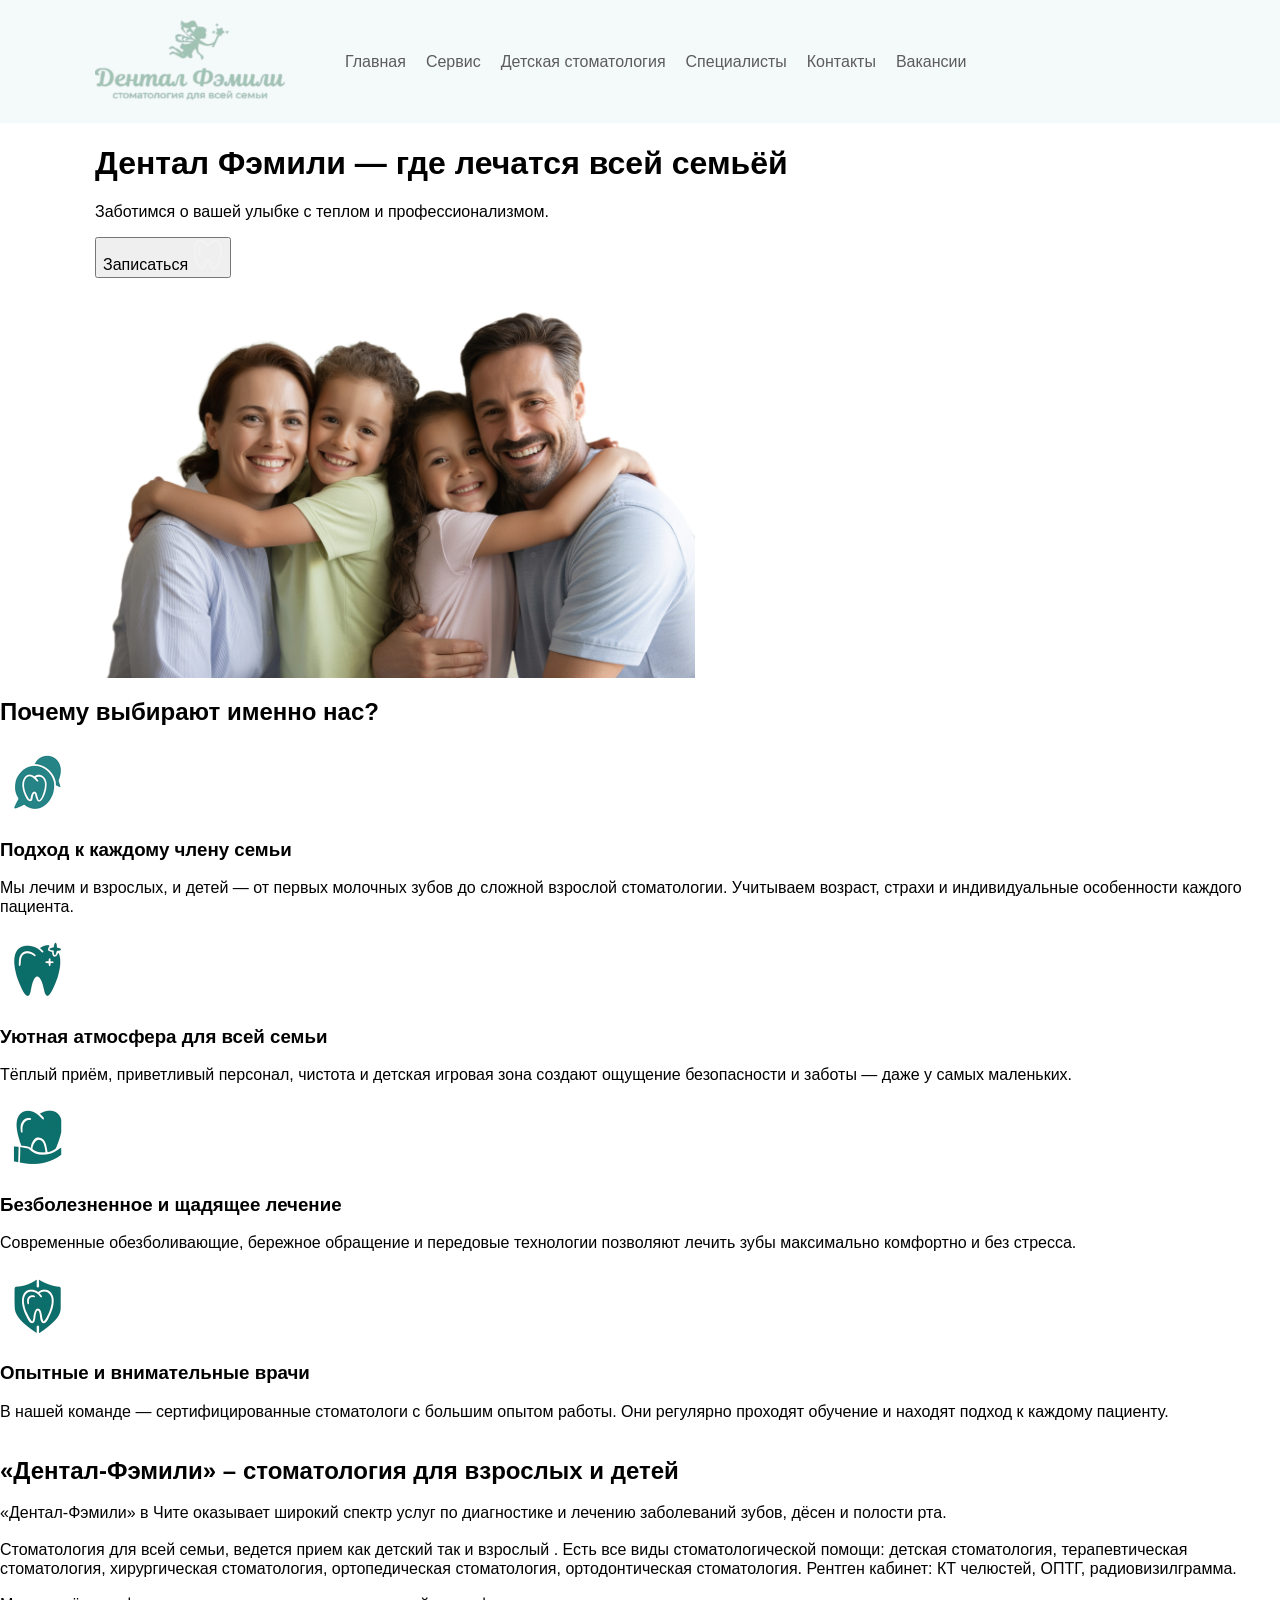
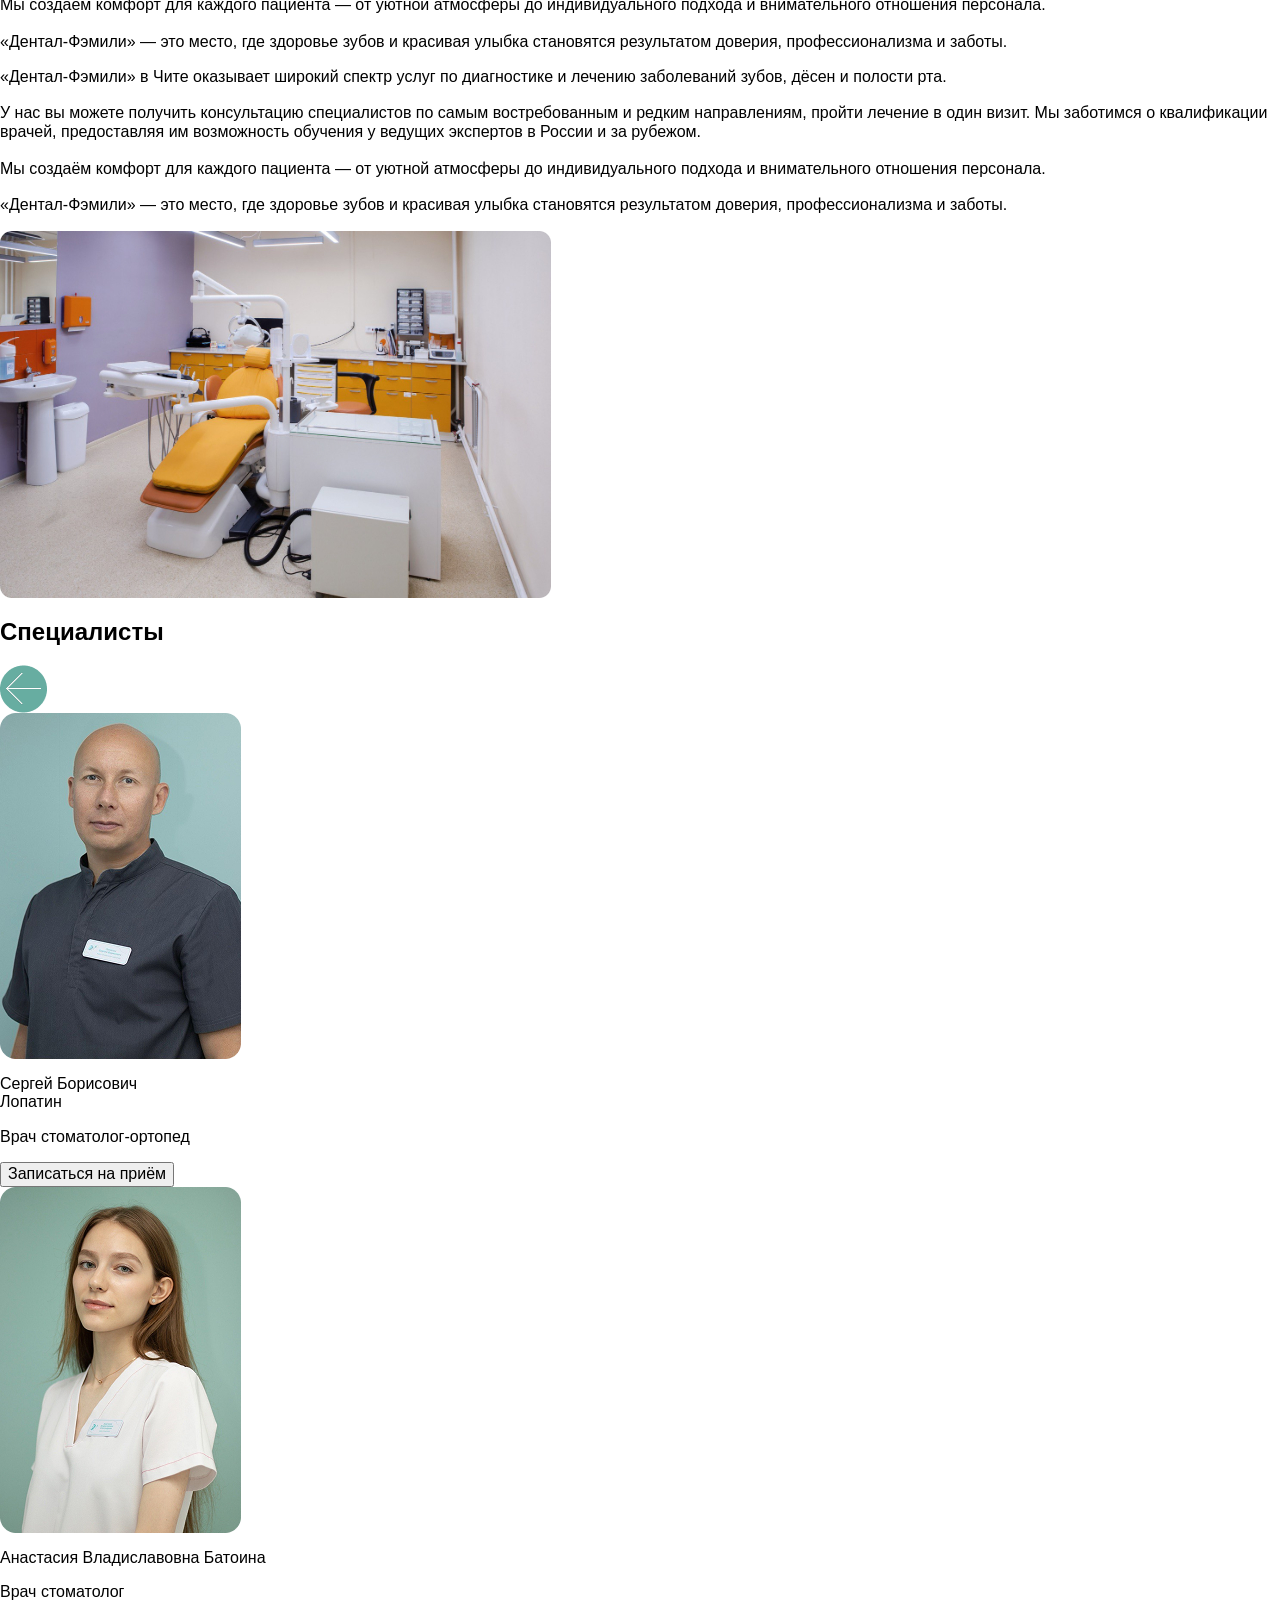
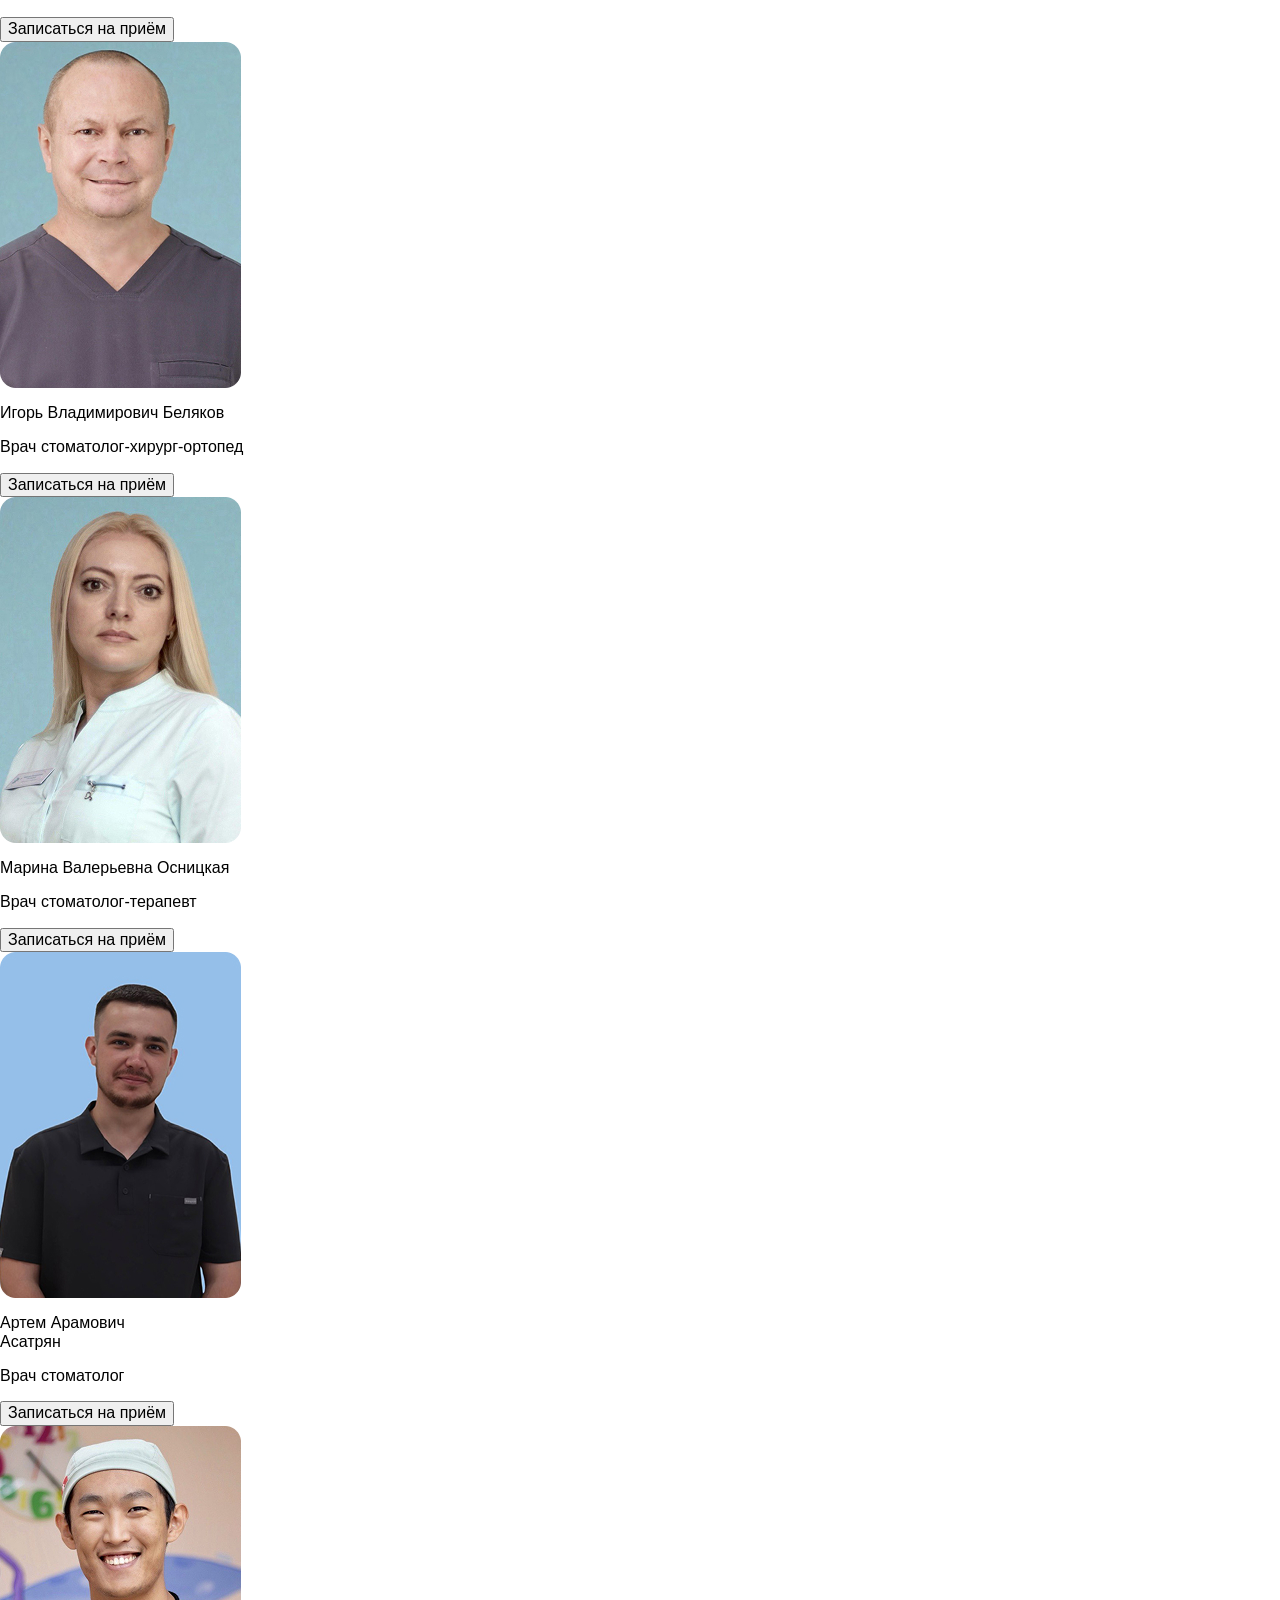
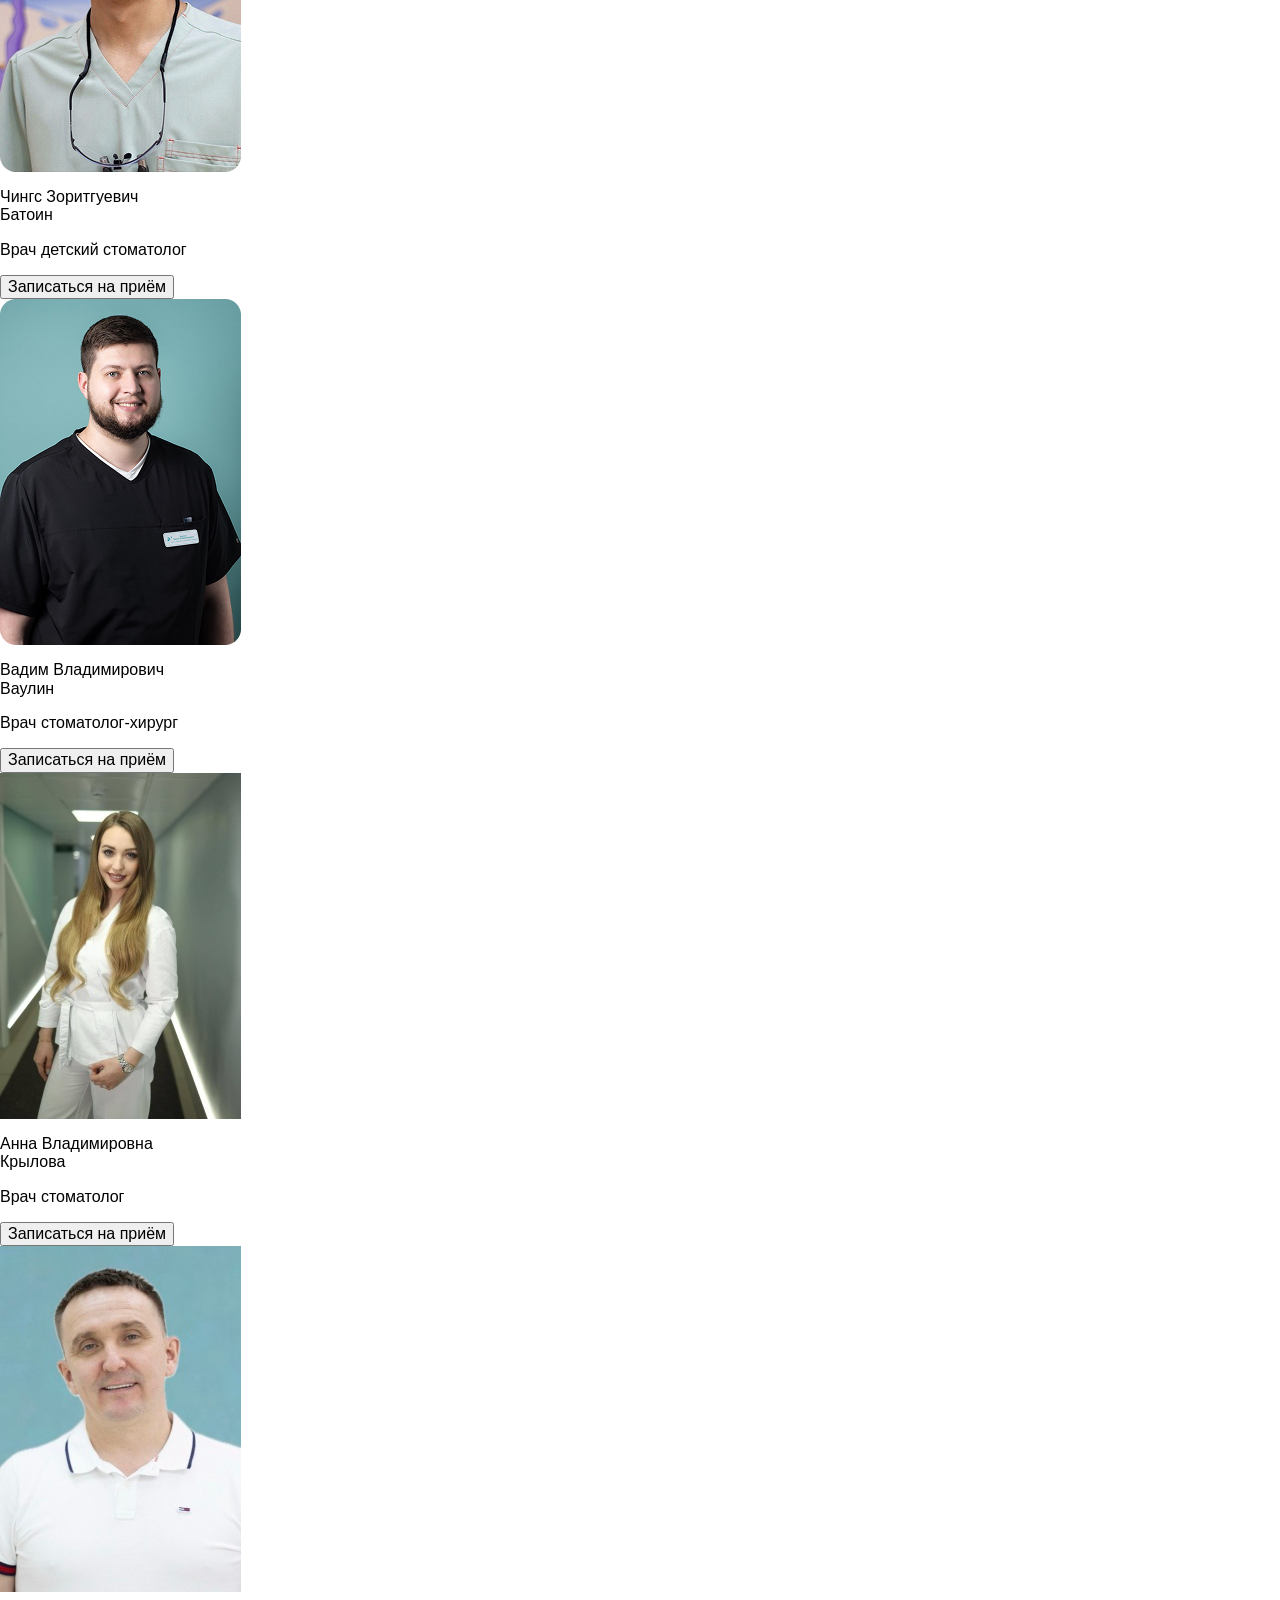
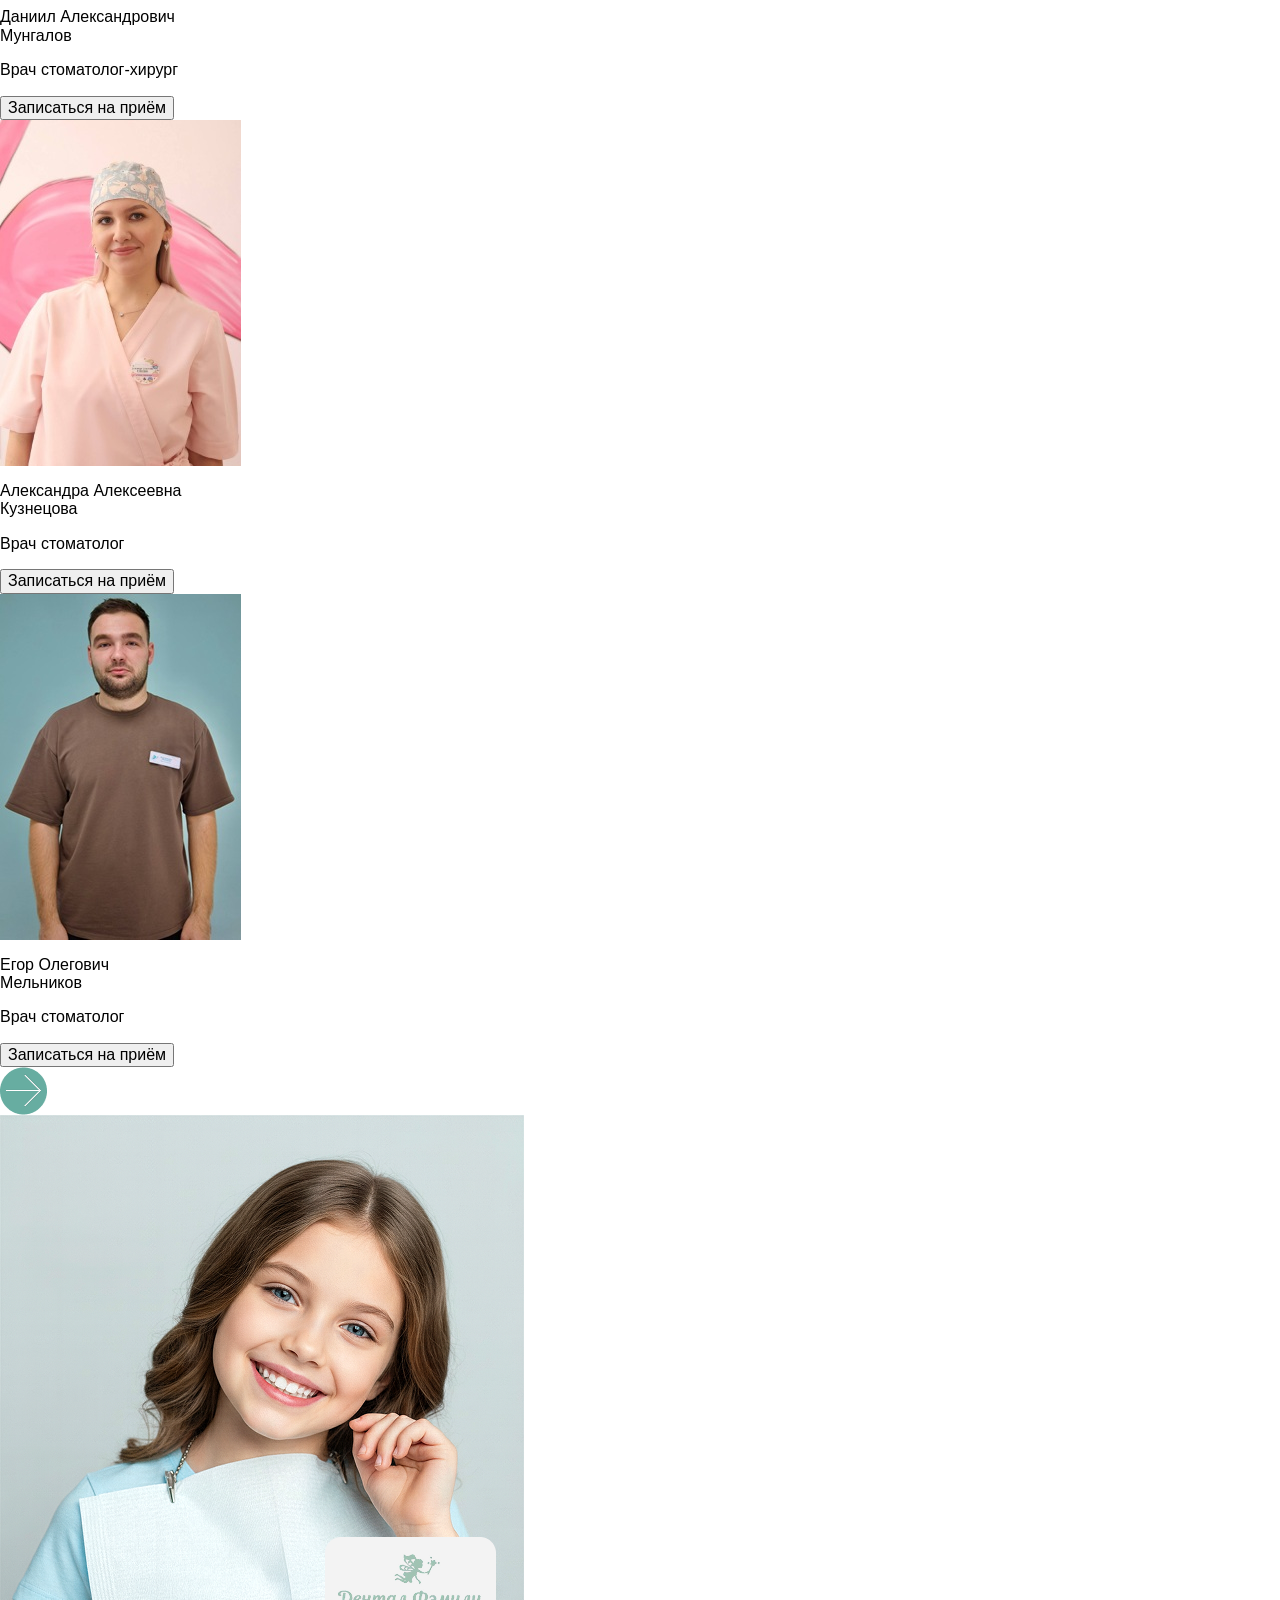
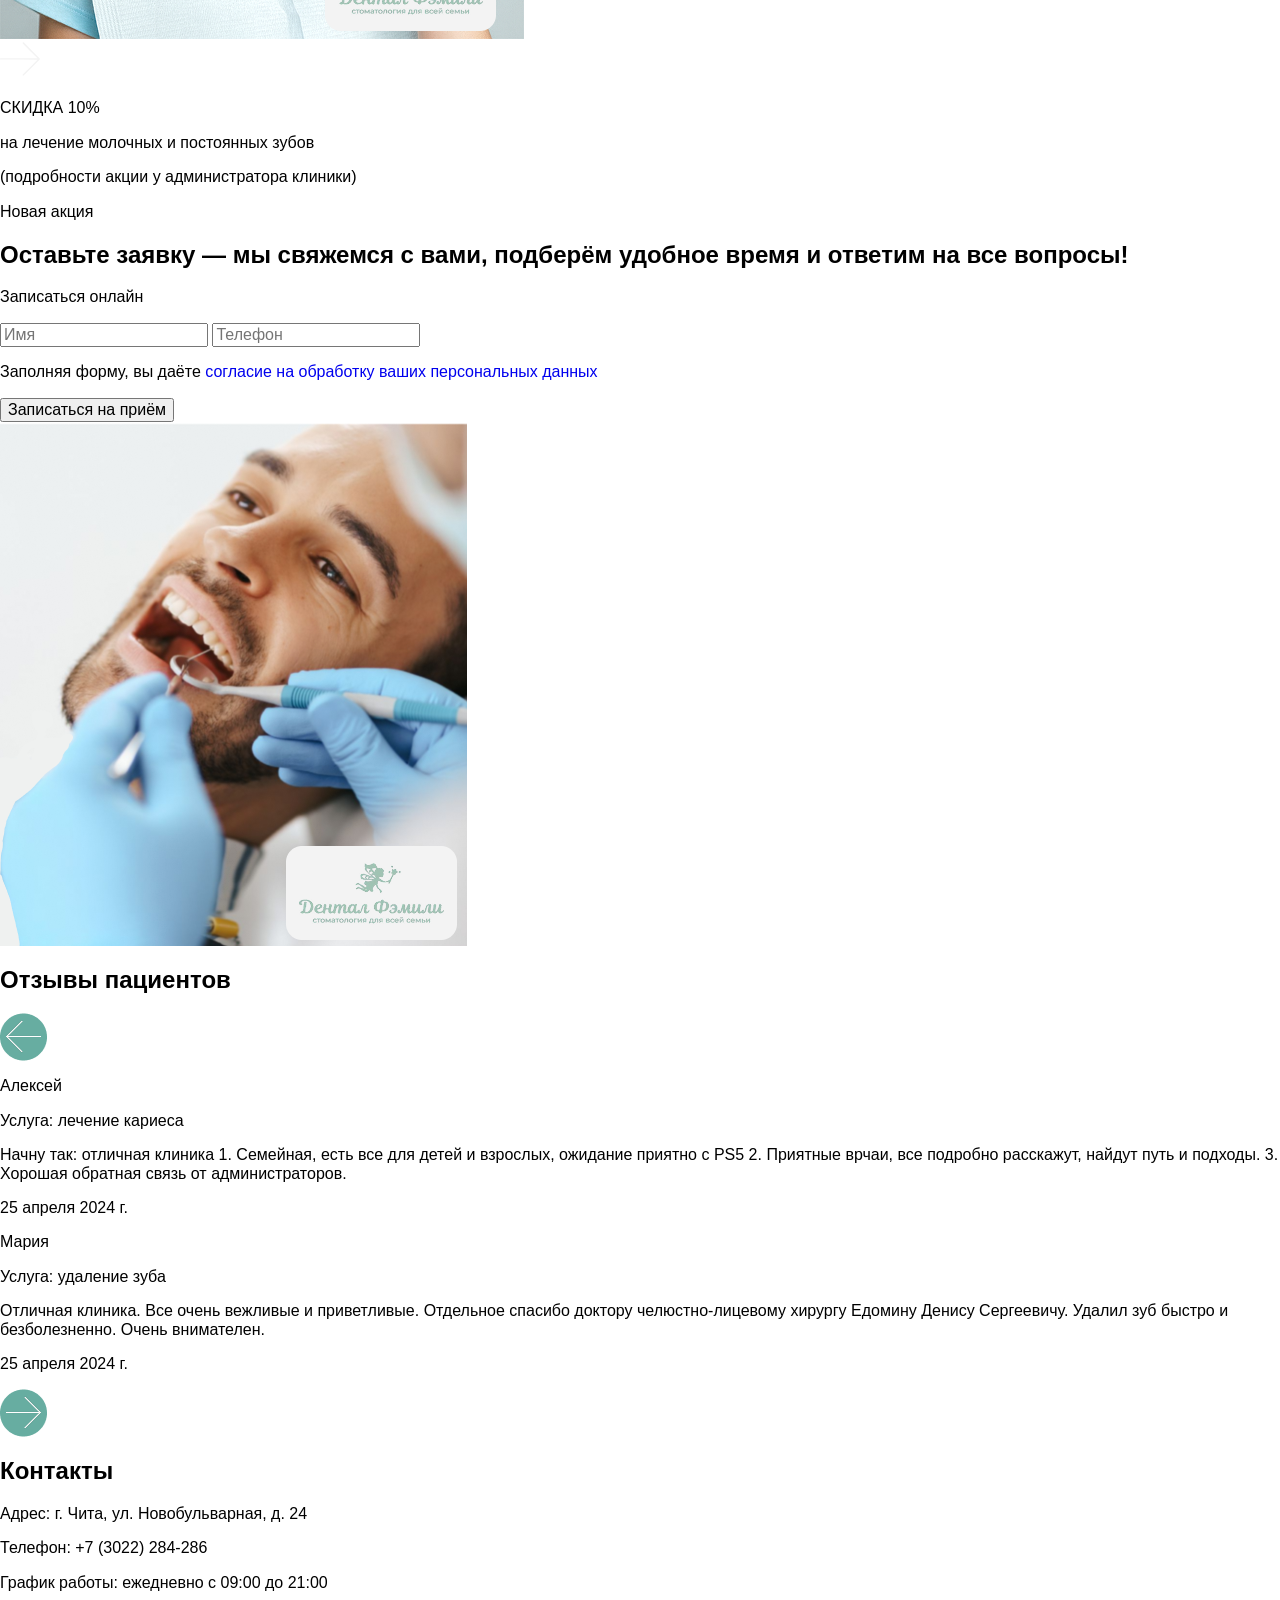
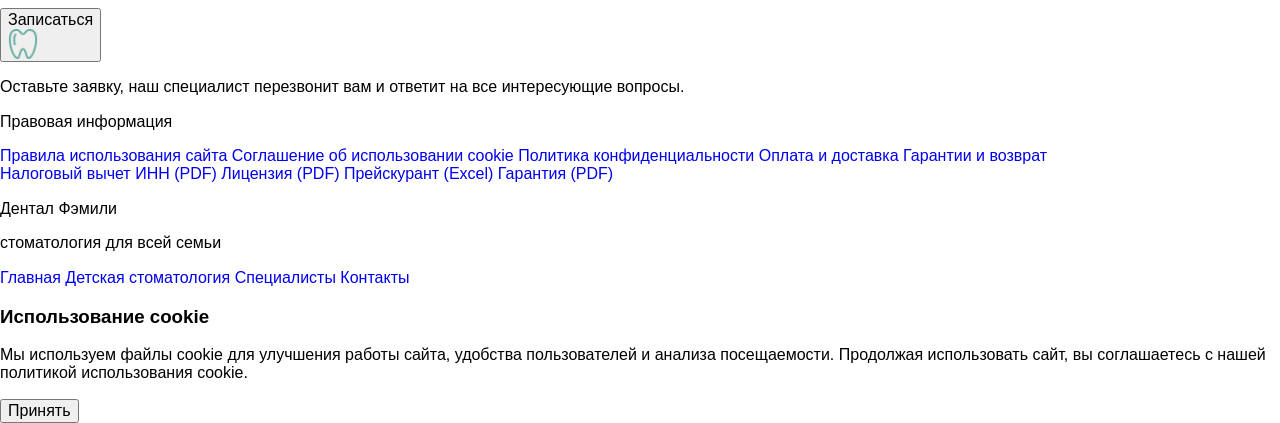
==== commit e5d7b018: "header и половина hero" ====
--- a/public_html/index.html
+++ b/public_html/index.html
@@ -11,39 +11,51 @@
 
 <body>
 
-    <header class="header header_main">
+    <header class="header">
         <div class="container">
-            <a class="logo" href="index.html" alt="Ссылка на шлавную страницу">
-                <svg class="header__logo" width="190" height="89" aria-hidden="true">
-                    <use xlink:href="images/sprite.svg#icon-logo"></use>
-                </svg>
-            </a>
-            <nav class="heder__nav">
-                <a class="menu-link menu-link_now" href="index.html">Главная</a>
-                <a class="menu-link" href="service.html">Сервис</a>
-                <a class="menu-link" href="pediatric_dentistry.html">Детская стоматология</a>
-                <a class="menu-link" href="doctors.html">Специалисты</a>
-                <a class="menu-link" href="contacts.html">Контакты</a>
-                <a class="menu-link" href="#">Вакансии</a>
-            </nav>
-            <svg class="header__logo" width="190" height="89" aria-hidden="true">
-                <use xlink:href="images/sprite.svg#icon-logo"></use>
-            </svg>
-            <img class="header__menu-mob" src="images/mobil/menu_mob.svg" alt="меню" onclick="menu()">
+            <div class="header__wrapper">
+                <a class="logo" href="index.html" alt="Ссылка на шлавную страницу">
+                    <svg class="header__logo" width="190" height="89" aria-hidden="true">
+                        <use xlink:href="images/sprite.svg#icon-logo"></use>
+                    </svg>
+                </a>
+                <nav class="header__nav">
+                    <a class="header__nav-link" href="index.html">Главная</a>
+                    <a class="header__nav-link" href="service.html">Сервис</a>
+                    <a class="header__nav-link" href="pediatric_dentistry.html">Детская стоматология</a>
+                    <a class="header__nav-link" href="doctors.html">Специалисты</a>
+                    <a class="header__nav-link" href="contacts.html">Контакты</a>
+                    <a class="header__nav-link" href="#">Вакансии</a>
+                </nav>
+                <button class="header__burger" type="button" aria-label="Кнопка открытия меню" onclick="menu()">
+                    <svg width="40" height="40" aria-hidden="true">
+                        <use xlink:href="images/sprite.svg#icon-burger"></use>
+                    </svg>
+                </button>
+            </div>
         </div>
     </header>
 
     <main>
-        <section class="top__content">
-            <div class="top__content-box">
-                <div class="top__left">
-                    <h1 class="top__title">Дентал Фэмили — где лечатся всей семьёй</h1>
-                    <p class="top__description">Заботимся о вашей улыбке с теплом и профессионализмом.</p>
-                    <button class="top__button" onclick="document.location='#sign_up'">Записаться<img
-                        class="top__button-img" src="img/button-top.svg" alt="Кнопка записаться"></button>
-                </div>
-                <div class="top__right">
-                    <img class="top__img" src="img/top_img.svg" alt="счастливая семья">
+        <section class="hero">
+            <div class="container">
+
+
+                <div class="hero__wrapper">
+                    <div class="hero__left">
+                        <h1 class="hero__title">Дентал Фэмили — где лечатся всей семьёй</h1>
+                        <p class="hero__slogan">Заботимся о вашей улыбке с теплом и профессионализмом.</p>
+                        <button class="hero__button btn btn--hero-join" onclick="document.location='#sign_up'">
+                            <span>Записаться</span>
+
+                            <svg width="30" height="30" aria-hidden="true">
+                                <use xlink:href="images/sprite.svg#icon-tooth"></use>
+                            </svg>
+                       </button>
+                    </div>
+                    <div class="hero__right">
+                        <img class="hero__img" src="img/top_img.svg" alt="счастливая семья">
+                    </div>
                 </div>
             </div>
         </section>
--- a/public_html/css/style.css
+++ b/public_html/css/style.css
@@ -1,3 +1,5 @@
+/* Global */
+/* ------------------------------------ */
 /*! normalize.css v8.0.1 | MIT License | github.com/necolas/normalize.css */
 /* Document
   ========================================================================== */
@@ -361,7 +363,7 @@
 }
 
 .container {
-  max-width: 1254px;
+  max-width: 1120px;
   margin: 0 auto;
   padding: 0 15px;
 }
@@ -376,4 +378,34 @@
   border: 0;
   clip: rect(0 0 0 0);
   clip-path: inset(100%);
+}
+
+/* Blocks */
+/* ------------------------------------ */
+.header {
+  background-color: #f3faf9;
+  padding: 15px 0;
+}
+.header__wrapper {
+  display: flex;
+  align-items: center;
+  gap: 60px;
+}
+.header__nav {
+  display: flex;
+  gap: 20px;
+}
+.header__nav-link {
+  color: #5c5c5c;
+  font-size: 16px;
+  font-weight: 400;
+  line-height: 150%;
+}
+.header__burger {
+  display: none;
+}
+@media (max-width: 767px) {
+  .header__burger {
+    display: block;
+  }
 }
